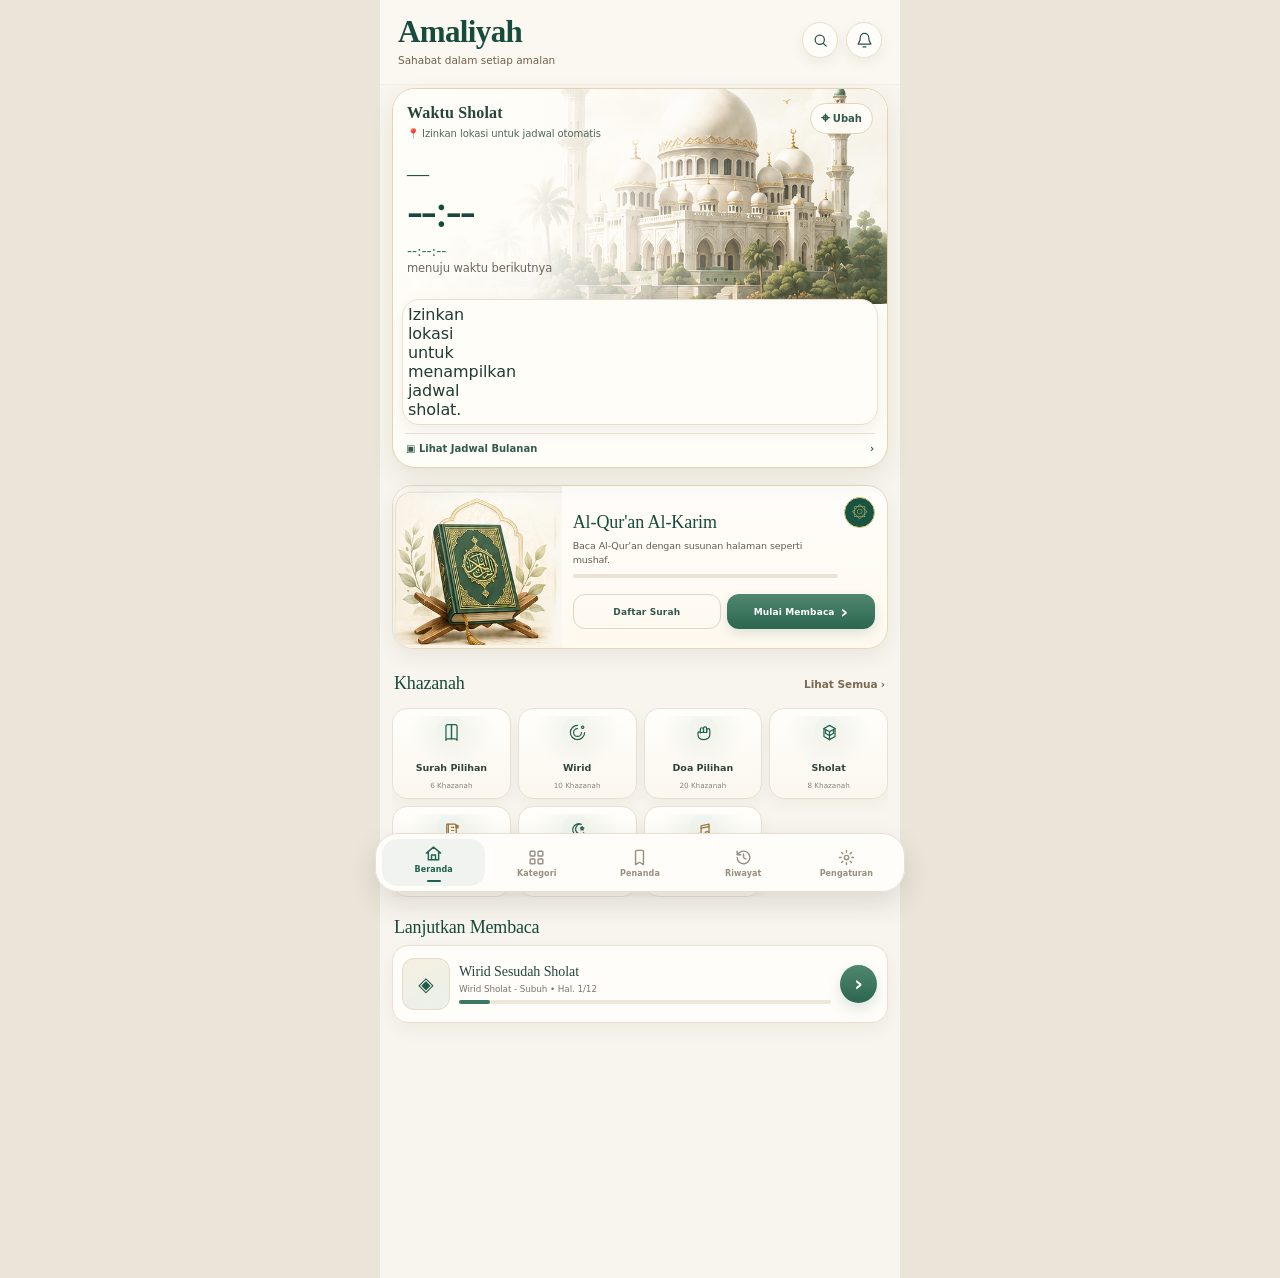
==== index.html @ 26f92742 "Add files via upload" ====
<!doctype html>
<html lang="id">
<head>
  <meta charset="utf-8">
  <meta name="viewport" content="width=device-width,initial-scale=1,viewport-fit=cover">
  <meta name="theme-color" content="#fbf8f1">
  <meta name="robots" content="noindex,nofollow,noarchive,nosnippet,noimageindex">
  <meta name="googlebot" content="noindex,nofollow,noarchive,nosnippet,noimageindex">
  <meta name="bingbot" content="noindex,nofollow,noarchive,nosnippet,noimageindex">
  <link rel="manifest" href="manifest.webmanifest">
  <link rel="icon" href="assets/icons/icon-192.png" sizes="192x192">
  <link rel="apple-touch-icon" href="assets/icons/icon-192.png">
  <link rel="stylesheet" href="style.css">
  <title>Amaliyah</title>
</head>
<body>
<div id="app">
  <header class="hero home-light-hero">
    <div class="top home-topbar">
      <div class="brand home-brand">
        <h1>Amaliyah</h1>
        <p>Sahabat dalam setiap amalan</p>
      </div>
      <div class="home-header-actions home-header-tools" aria-label="Aksi cepat">
        <button class="icon home-header-icon" type="button" onclick="showLibrary('Semua');setTimeout(toggleSearch,80)" aria-label="Cari khazanah" title="Cari khazanah">
          <svg viewBox="0 0 24 24" aria-hidden="true"><circle cx="11" cy="11" r="6.5"/><path d="m16 16 4 4"/></svg>
        </button>
        <button class="icon notif-icon home-header-icon" id="notifBtn" type="button" aria-label="Pengaturan notifikasi" title="Pengaturan notifikasi">
          <svg viewBox="0 0 24 24" aria-hidden="true"><path d="M18 8a6 6 0 0 0-12 0c0 7-3 7-3 9h18c0-2-3-2-3-9M10 21h4"/></svg>
        </button>
      </div>
    </div>
  </header>

  <main>
    <section class="card prayer prayer-premium-light">
      <div class="prayer-visual-stage">
        <img class="prayer-mosque-art" src="assets/home/prayer-mosque.webp" alt="" aria-hidden="true">
        <div class="prayer-visual-fade" aria-hidden="true"></div>
        <div class="prayer-copy-layer">
          <div class="prayer-head prayer-head-light">
            <div class="prayer-heading">
              <b>Waktu Sholat</b>
              <div id="location">📍 Izinkan lokasi untuk jadwal otomatis</div>
              <small id="dateText"></small>
              <small id="hijriDate" class="hijri"></small>
            </div>
            <button id="locBtn" class="location-btn prayer-location-btn" type="button" aria-label="Ubah lokasi"><span aria-hidden="true">⌖</span> Ubah</button>
          </div>
          <div class="current-prayer-display" aria-live="polite">
            <strong id="currentPrayerName">—</strong>
            <span id="currentPrayerTime">--:--</span>
            <small id="prayerCountdownValue">--:--:--</small>
            <em id="prayerCountdownTarget">menuju waktu berikutnya</em>
          </div>
        </div>
      </div>
      <div id="prayerTimes" class="times prayer-times-light"><span>Memuat jadwal…</span></div>
      <div id="nextPrayer" class="next prayer-next-summary">Jadwal menggunakan metode KEMENAG RI</div>
      <button id="monthlyBtn" class="monthly-link prayer-monthly-link" type="button">▣ Lihat Jadwal Bulanan <span>›</span></button>
    </section>

    <section class="quran-home-section" aria-labelledby="quranHomeTitle">
      <div class="section-head quran-section-head">
        <b id="quranHomeTitle">MUSHAF AL-QUR'AN</b>
        <span class="quran-separate-badge">Mushaf Khusus</span>
      </div>
      <article class="quran-home-card quran-home-card-light">
        <div class="quran-home-art" aria-hidden="true"><img src="assets/home/quran-card.webp" alt=""></div>
        <div class="quran-home-ornament" aria-hidden="true">۞</div>
        <div class="quran-home-copy">
          <span class="quran-home-kicker">MUSHAF MADINAH • 604 HALAMAN</span>
          <h2>Al-Qur'an Al-Karim</h2>
          <p id="quranHomeMeta">Baca Al-Qur'an dengan susunan halaman seperti mushaf.</p>
          <div class="quran-home-progress" aria-hidden="true"><i id="quranHomeProgress"></i></div>
        </div>
        <div class="quran-home-actions"><button class="quran-home-button quran-home-directory" id="quranDirectoryButton" type="button">Daftar Surah</button><button class="quran-home-button quran-home-continue" id="quranHomeButton" type="button">Lanjutkan <span>›</span></button></div>
      </article>
    </section>
    <section id="favoritesSection" class="favorites-section hidden">
      <div class="section-head">
        <b>Favorit</b>
        <button class="link" type="button" onclick="showFavoritesManager()"><span class="favorite-manage-label">Kelola</span> <span aria-hidden="true">›</span></button>
      </div>
      <div id="favoriteBooks" class="favorite-strip" aria-label="Khazanah favorit"></div>
    </section>

    <section class="category-section">
      <div class="section-head">
        <b>Khazanah</b>
        <button class="link" type="button" onclick="showCategories()">Lihat Semua <span aria-hidden="true">›</span></button>
      </div>
      <div class="categories home-khazanah-seven">
        <button data-category-card="Surah Pilihan" data-display-title="Surah Pilihan">
          <span class="category-icon" aria-hidden="true"></span>
          <b>Surah Pilihan</b><small>Memuat…</small>
        </button>
        <button data-category-card="Wirid" data-display-title="Wirid">
          <span class="category-icon" aria-hidden="true"></span>
          <b>Wirid</b><small>Memuat…</small>
        </button>
        <button data-category-card="Doa" data-display-title="Doa Pilihan">
          <span class="category-icon" aria-hidden="true"></span>
          <b>Doa Pilihan</b><small>Memuat…</small>
        </button>
        <button data-category-card="Sholat" data-display-title="Sholat">
          <span class="category-icon" aria-hidden="true"></span>
          <b>Sholat</b><small>Memuat…</small>
        </button>
        <button data-category-card="Dalail & Istigfar" data-display-title="Dalail">
          <span class="category-icon" aria-hidden="true"></span>
          <b>Dalail</b><small>Memuat…</small>
        </button>
        <button data-category-card="Maulid" data-display-title="Maulid">
          <span class="category-icon" aria-hidden="true"></span>
          <b>Maulid</b><small>Memuat…</small>
        </button>
        <button data-category-card="Syair" data-display-title="Syair">
          <span class="category-icon" aria-hidden="true"></span>
          <b>Syair</b><small>Memuat…</small>
        </button>
      </div>
    </section>

    <section class="continue-home-section"><div class="section-title">Lanjutkan Membaca</div><article class="reading-card"><div class="home-book-icon" id="continueIcon">و</div><div class="grow"><h3 id="continueTitle">Wirdul Latif</h3><p id="lastPage">Belum dibaca</p><div class="progress"><i id="progressBar"></i></div></div><button class="primary" id="continueBtn">Baca →</button></article></section>




  </main>

</div>

<div id="categoryIndex" class="screen category-index-screen hidden">
  <div class="screenbar category-index-bar">
    <button type="button" onclick="goBackInApp()" aria-label="Kembali">‹</button>
    <b>Semua Kategori</b>
    <span></span>
  </div>
  <div class="category-index-intro">
    <span class="category-index-intro-icon" aria-hidden="true">
      <svg viewBox="0 0 24 24"><rect x="4" y="4" width="6" height="6" rx="1"/><rect x="14" y="4" width="6" height="6" rx="1"/><rect x="4" y="14" width="6" height="6" rx="1"/><rect x="14" y="14" width="6" height="6" rx="1"/></svg>
    </span>
    <div><b>Jelajahi Kategori Khazanah</b><p>Pilih kategori untuk melihat khazanah yang tersedia.</p></div>
  </div>
  <div id="categoryDirectory" class="category-directory" aria-label="Daftar semua kategori"></div>
  <button id="allBooksCollectionBtn" class="all-books-collection" type="button" onclick="showLibrary('Semua')">
    <span class="all-books-collection-icon" aria-hidden="true">
      <svg viewBox="0 0 24 24"><path d="M5 4.5A2.5 2.5 0 0 1 7.5 2H12v18H7.5A2.5 2.5 0 0 0 5 22z"/><path d="M19 4.5A2.5 2.5 0 0 0 16.5 2H12v18h4.5A2.5 2.5 0 0 1 19 22z"/></svg>
    </span>
    <span class="all-books-collection-copy"><b>Koleksi Semua Khazanah</b><small id="allBooksCollectionCount">Lihat seluruh khazanah</small></span>
    <span class="all-books-collection-arrow" aria-hidden="true">›</span>
  </button>
</div>

<div id="library" class="screen hidden">
  <div class="screenbar">
    <button type="button" onclick="goBackInApp()">‹</button>
    <b>Daftar Khazanah</b>
    <button id="searchToggleBtn" class="icon-btn search-toggle" type="button" onclick="toggleSearch()" aria-label="Cari khazanah" title="Cari khazanah">
      <svg viewBox="0 0 24 24" aria-hidden="true"><circle cx="11" cy="11" r="6.5"/><path d="m16 16 4 4"/></svg>
    </button>
  </div>
  <div id="searchBox" class="search-box hidden">
    <svg viewBox="0 0 24 24" aria-hidden="true"><circle cx="11" cy="11" r="6.5"/><path d="m16 16 4 4"/></svg>
    <input id="searchInput" type="search" autocomplete="off" placeholder="Cari judul khazanah atau tulisan Arab…" oninput="filterBooks()">
    <button id="clearSearchBtn" type="button" onclick="clearSearch()" aria-label="Hapus pencarian">×</button>
  </div>
  <div class="chips" id="categoryChips"></div>
  <div id="bookList" class="book-list"></div>
</div>


<div id="favoritesManager" class="screen favorites-manager-screen hidden">
  <div class="screenbar favorites-manager-bar">
    <button type="button" onclick="goBackInApp()" aria-label="Kembali">‹</button>
    <b>Kelola Favorit</b>
    <span></span>
  </div>
  <section class="favorites-manager-intro">
    <div class="favorites-manager-mark" aria-hidden="true">★</div>
    <div>
      <b>Atur Khazanah Favorit</b>
      <p>Urutan di halaman ini juga menjadi urutan Favorit di beranda.</p>
    </div>
  </section>
  <div id="favoritesManagerList" class="favorites-manager-list" aria-live="polite"></div>
  <p class="favorites-manager-help">Tekan dan geser pada komputer. Di HP, gunakan tombol ↑ dan ↓ untuk mengatur urutan dengan pasti.</p>
</div>

<div id="collection" class="screen hidden">
  <div class="screenbar">
    <button type="button" onclick="goBackInApp()">‹</button>
    <b id="collectionTitle">Koleksi</b>
    <span></span>
  </div>
  <div id="collectionMeta" class="collection-meta"></div>
  <div id="collectionList" class="book-list"></div>
</div>

<div id="monthly" class="screen hidden"><div class="screenbar"><button type="button" onclick="goBackInApp()">‹</button><b>Jadwal Sholat Bulanan</b><span></span></div><div class="month-switch"><button type="button" onclick="changeMonth(-1)">‹</button><b id="monthlyTitle"></b><button type="button" onclick="changeMonth(1)">›</button></div><div id="monthlyTable"></div></div>

<div id="bookmarks" class="screen hidden">
  <div class="screenbar"><button onclick="goBackScreen()">‹</button><b>Penanda</b><span></span></div>
  <div class="bookmark-kind-tabs" role="tablist" aria-label="Jenis penanda">
    <button class="active" id="bookmarkPdfTab" type="button" role="tab" aria-selected="true" onclick="showBookmarkKind('pdf')">Khazanah</button>
    <button id="bookmarkQuranTab" type="button" role="tab" aria-selected="false" onclick="showBookmarkKind('quran')">Al-Qur'an</button>
  </div>
  <div id="bookmarkList" class="list-wrap"></div>
</div>
<div id="history" class="screen hidden">
  <div class="screenbar history-screenbar">
    <button onclick="goBackScreen()">‹</button>
    <b>Riwayat Khazanah</b>
    <button id="clearHistoryBtn" class="screen-action-btn" type="button" onclick="clearAllHistory()" aria-label="Hapus semua riwayat" title="Hapus semua riwayat">
      <svg viewBox="0 0 24 24" aria-hidden="true"><path d="M4 7h16M9 7V4h6v3M7 7l1 13h8l1-13M10 11v5M14 11v5"/></svg>
    </button>
  </div>
  <div id="historyList" class="list-wrap"></div>
</div>
<div id="settings" class="screen hidden settings-screen settings-minimal-modern">
  <div class="screenbar settings-topbar">
    <button type="button" onclick="goBackInApp()" aria-label="Kembali">‹</button>
    <div class="settings-title-wrap"><b>Pengaturan</b><small>Atur Amaliyah sesuai kebutuhanmu</small></div>
    <span></span>
  </div>

  <div class="settings-section-label">WAKTU SHOLAT &amp; ADZAN</div>
  <section class="settings-panel notification-card" id="notificationSettings">
    <div class="settings-row-head">
      <span class="settings-row-icon" aria-hidden="true"><svg viewBox="0 0 24 24"><path d="M18 8a6 6 0 0 0-12 0c0 7-3 7-3 9h18c0-2-3-2-3-9M10 21h4"/></svg></span>
      <div class="settings-row-copy">
        <h3>Notifikasi Sholat</h3>
        <p id="notificationStatusText">Memeriksa status notifikasi…</p>
      </div>
      <label class="switch" aria-label="Aktifkan notifikasi sholat">
        <input id="notificationMaster" type="checkbox" onchange="setNotificationMaster(this.checked)">
        <span class="switch-track"></span>
      </label>
    </div>

    <div id="notificationControls" class="notification-controls settings-inner-block">
      <div class="notification-label">Sholat yang diingatkan</div>
      <div class="prayer-toggle-grid">
        <label><input type="checkbox" data-prayer-notif="Subuh"> <span>Subuh</span></label>
        <label><input type="checkbox" data-prayer-notif="Dzuhur"> <span>Dzuhur</span></label>
        <label><input type="checkbox" data-prayer-notif="Ashar"> <span>Ashar</span></label>
        <label><input type="checkbox" data-prayer-notif="Maghrib"> <span>Maghrib</span></label>
        <label><input type="checkbox" data-prayer-notif="Isya"> <span>Isya</span></label>
      </div>
      <label class="notification-reminder settings-select-row">
        <span><b>Waktu pengingat</b><small>Kapan pengingat ditampilkan</small></span>
        <select id="notificationLead" onchange="saveNotificationSettings()">
          <option value="0">Tepat waktu</option>
          <option value="5">5 menit sebelum</option>
          <option value="10">10 menit sebelum</option>
          <option value="15">15 menit sebelum</option>
        </select>
      </label>
    </div>

    <div class="notification-action-row settings-action-row">
      <button id="notificationPermissionBtn" class="primary notification-permission-btn" type="button" onclick="requestNotifications()">Aktifkan Izin</button>
      <button id="notificationTestBtn" class="secondary notification-test-btn" type="button" onclick="testPushNotification()">Tes Notifikasi</button>
    </div>
    <small class="notification-note settings-note" id="notificationPushNote">Pengingat tetap dapat diterima saat aplikasi ditutup.</small>
  </section>

  <section class="settings-panel adhan-settings-card hidden" id="adhanSettings">
    <div class="settings-row-head settings-row-head-static">
      <span class="settings-row-icon" aria-hidden="true"><svg viewBox="0 0 24 24"><path d="M5 9v6h4l5 4V5L9 9H5zM17 9a4 4 0 0 1 0 6M19 6a8 8 0 0 1 0 12"/></svg></span>
      <div class="settings-row-copy"><h3>Suara Waktu Sholat</h3><p id="adhanStatusText">Memeriksa kesiapan suara…</p></div>
    </div>
    <div class="adhan-mode-grid settings-choice-list" role="radiogroup" aria-label="Pilihan suara waktu sholat">
      <label class="adhan-mode-option"><input type="radio" name="adhanMode" value="notification" onchange="setAdhanMode(this.value)"><span><b>Tanpa Suara</b><small>Hanya notifikasi waktu sholat</small></span></label>
      <label class="adhan-mode-option"><input type="radio" name="adhanMode" value="short" onchange="setAdhanMode(this.value)"><span><b>Pengingat Singkat</b><small>Cuplikan adzan sekitar 12 detik</small></span></label>
      <label class="adhan-mode-option"><input type="radio" name="adhanMode" value="full" onchange="setAdhanMode(this.value)"><span><b>Adzan Lengkap</b><small>Berbunyi tepat ketika masuk waktu sholat</small></span></label>
    </div>
    <div class="notification-action-row adhan-action-row settings-action-row">
      <button id="adhanExactAlarmBtn" class="primary" type="button" onclick="requestAdhanExactAlarm()">Izinkan Ketepatan Waktu</button>
      <button id="adhanTestBtn" class="secondary" type="button" onclick="testAdhanSound()">Tes Suara</button>
      <button id="adhanStopBtn" class="secondary" type="button" onclick="stopAdhanSound()">Hentikan</button>
    </div>
    <small class="notification-note settings-note">Subuh memakai audio Subuh. Sholat lainnya memakai adzan biasa.</small>
  </section>

  <div class="settings-section-label">LOKASI &amp; AL-QUR'AN</div>
  <section class="settings-panel settings-simple-panel">
    <div class="settings-row-head settings-row-head-static">
      <span class="settings-row-icon" aria-hidden="true"><svg viewBox="0 0 24 24"><path d="M12 21s7-6 7-12a7 7 0 1 0-14 0c0 6 7 12 7 12z"/><circle cx="12" cy="9" r="2.3"/></svg></span>
      <div class="settings-row-copy"><h3>Lokasi Sholat</h3><p id="settingsLocation">Gunakan lokasi perangkat untuk jadwal sholat.</p></div>
    </div>
    <button class="settings-wide-button primary" type="button" onclick="getPrayerTimes()">Gunakan Lokasi Saya</button>
  </section>

  <section class="settings-panel quran-offline-settings" data-quran-offline-ui>
    <div class="settings-row-head settings-row-head-static quran-offline-settings-head">
      <span class="settings-row-icon" aria-hidden="true"><svg viewBox="0 0 24 24"><path d="M5 4.5A2.5 2.5 0 0 1 7.5 2H12v18H7.5A2.5 2.5 0 0 0 5 22z"/><path d="M19 4.5A2.5 2.5 0 0 0 16.5 2H12v18h4.5A2.5 2.5 0 0 1 19 22z"/></svg></span>
      <div class="settings-row-copy"><h3>Al-Qur'an Tanpa Internet</h3><p data-quran-offline-status>Memeriksa penyimpanan Al-Qur'an…</p></div>
      <strong data-quran-offline-percent>0%</strong>
    </div>
    <div class="settings-offline-progress"><i data-quran-offline-progress></i></div>
    <div class="settings-offline-count"><span data-quran-offline-count>0 / 604 halaman</span><span>Hanya Mushaf</span></div>
    <div class="settings-offline-actions"><button class="primary" data-quran-offline-download type="button">Unduh Al-Qur'an</button><button class="secondary" data-quran-offline-clear type="button" hidden>Hapus Data Tersimpan</button></div>
    <small class="quran-offline-policy settings-note">Khazanah lainnya tetap membutuhkan koneksi internet.</small>
  </section>

  <div class="settings-section-label">DATA APLIKASI</div>
  <section class="settings-panel migration-backup-card">
    <div class="settings-row-head settings-row-head-static">
      <span class="settings-row-icon" aria-hidden="true"><svg viewBox="0 0 24 24"><path d="M12 3 5 6v5c0 4.6 2.8 8.4 7 10 4.2-1.6 7-5.4 7-10V6z"/><path d="m9 12 2 2 4-4"/></svg></span>
      <div class="settings-row-copy"><h3>Cadangkan Data Aplikasi</h3><p>Simpan progres, favorit, penanda, riwayat, lokasi, dan pengaturan.</p></div>
    </div>
    <a class="settings-wide-button primary" href="migration-backup.html">Buka Cadangan Data</a>
    <small class="quran-offline-policy settings-note">Halaman Al-Qur'an yang diunduh dapat diunduh ulang dan tidak ikut cadangan.</small>
  </section>

  <div class="settings-section-label">TENTANG</div>
  <section class="settings-panel about-app-card settings-about-panel">
    <div class="about-app-mark" aria-label="Logo Amaliyah"><span class="about-app-fallback">A</span><img src="assets/icons/icon-192.png" alt="" onerror="this.remove()"></div>
    <div class="about-app-copy"><span class="about-app-kicker">AMALIYAH</span><h3>Khazanah Harian Muslim</h3><p>Teman untuk membaca, mengingat, dan menjaga amaliyah harian.</p><div class="developer-line"><span>Dikembangkan oleh</span><strong>elmahbub.my.id</strong></div></div>
  </section>
</div>



  <nav id="globalBottomNav" class="bottom-nav global-bottom-nav" aria-label="Navigasi utama">
    <button class="active" data-nav-key="home" type="button" onclick="showHome()" aria-label="Beranda">
      <svg class="nav-icon" viewBox="0 0 24 24" aria-hidden="true"><path d="M3 11.5 12 4l9 7.5M5.5 10.5V20h13v-9.5M9.5 20v-6h5v6"/></svg><span>Beranda</span>
    </button>
    <button data-nav-key="categories" type="button" onclick="showCategories()" aria-label="Kategori">
      <svg class="nav-icon" viewBox="0 0 24 24" aria-hidden="true"><rect x="4" y="4" width="6" height="6" rx="1"/><rect x="14" y="4" width="6" height="6" rx="1"/><rect x="4" y="14" width="6" height="6" rx="1"/><rect x="14" y="14" width="6" height="6" rx="1"/></svg><span>Kategori</span>
    </button>
    <button data-nav-key="bookmarks" type="button" onclick="showBookmarks()" aria-label="Penanda">
      <svg class="nav-icon" viewBox="0 0 24 24" aria-hidden="true"><path d="M7 4.5A1.5 1.5 0 0 1 8.5 3h7A1.5 1.5 0 0 1 17 4.5V21l-5-3-5 3z"/></svg><span>Penanda</span>
    </button>
    <button data-nav-key="history" type="button" onclick="showHistory()" aria-label="Riwayat">
      <svg class="nav-icon" viewBox="0 0 24 24" aria-hidden="true"><path d="M4 12a8 8 0 1 0 2.3-5.7L4 8.6M4 4v4.6h4.6M12 7.5V12l3 2"/></svg><span>Riwayat</span>
    </button>
    <button data-nav-key="settings" type="button" onclick="showSettings()" aria-label="Pengaturan">
      <svg class="nav-icon settings-nav-icon" viewBox="0 0 24 24" aria-hidden="true"><circle cx="12" cy="12" r="2.7"/><path d="M12 3.2v2.1M12 18.7v2.1M20.8 12h-2.1M5.3 12H3.2M18.22 5.78l-1.49 1.49M7.27 16.73l-1.49 1.49M18.22 18.22l-1.49-1.49M7.27 7.27 5.78 5.78"/></svg><span>Pengaturan</span>
    </button>
  </nav>

<script src="icon-library.js"></script>
<script src="quran-config.js"></script>
<script src="quran-offline.js"></script>
<script type="module" src="app.js"></script>
<script>
/* V2.38.7 — ikon Bacaan Terakhir/Favorit mengikuti kategori.
   Diletakkan di index agar pembaruan website langsung berlaku di APK. */
(()=>{
  const iconOptions=window.AMALIYAH_CATEGORY_ICON_OPTIONS||[];
  const icons=Object.fromEntries(iconOptions.map(icon=>[icon.key,icon.svg]));
  let items=[];
  let categoryIcons={};

  function categoryKey(value){
    const configured=String(categoryIcons[value]||'').toLocaleLowerCase('id-ID');
    if(Object.prototype.hasOwnProperty.call(icons,configured))return configured;
    const text=String(value||'').toLocaleLowerCase('id-ID');
    if(text.includes('qur'))return 'quran';
    if(text.includes('wirid'))return 'wirid';
    if(text.includes('doa'))return 'doa';
    if(text.includes('maulid'))return 'maulid';
    if(text.includes('dalail'))return 'dalail';
    if(text.includes('syair'))return 'syair';
    if(text.includes('khutbah'))return 'khutbah';
    return 'other';
  }
  function decorate(node,category){
    if(!node)return;
    const key=categoryKey(category);
    if(node.dataset.categoryIcon===key && node.querySelector('svg'))return;
    node.dataset.categoryIcon=key;
    node.setAttribute('aria-label',`Kategori ${category||'Lainnya'}`);
    node.innerHTML=`<svg viewBox="0 0 24 24" aria-hidden="true">${icons[key]||icons.other||''}</svg>`;
  }
  function itemFromFavoriteKey(key){
    const value=String(key||'');
    const id=value.startsWith('item:')
      ? value.slice(5)
      : value.startsWith('part:') ? value.slice(5).split(':')[0] : '';
    return items.find(item=>item.id===id);
  }
  function refreshCategoryIcons(){
    if(!items.length)return;
    const lastId=localStorage.getItem('amaliyah:lastItem');
    const lastItem=items.find(item=>item.id===lastId);
    if(lastItem)decorate(document.querySelector('#continueIcon'),lastItem.category);
    document.querySelectorAll('#favoriteBooks [data-fav-key]').forEach(card=>{
      const item=itemFromFavoriteKey(card.dataset.favKey);
      if(item)decorate(card.querySelector('.favorite-icon'),item.category);
    });
  }

  new MutationObserver(refreshCategoryIcons).observe(document.body,{
    childList:true,subtree:true,characterData:true
  });
  fetch('./books.json',{cache:'no-store'})
    .then(response=>response.json())
    .then(catalog=>{
      items=Array.isArray(catalog.items)?catalog.items:[];
      categoryIcons=catalog.categoryIcons&&typeof catalog.categoryIcons==='object'?catalog.categoryIcons:{};
      refreshCategoryIcons();
    })
    .catch(()=>{});
})();
</script>
</body>
</html>
---- style.css ----
:root{--green:#064c3b;--deep:#04392e;--gold:#c89b43;--cream:#f8f2e7;--ink:#18302a;--muted:#6d756f}*{box-sizing:border-box}body{margin:0;background:#efe9de;color:var(--ink);font-family:Inter,system-ui,Arial,sans-serif}button{font:inherit}#app,.screen{max-width:560px;min-height:100vh;margin:auto;background:var(--cream);padding-bottom:92px}.hero{background:linear-gradient(180deg,#064c3b,#043d31);color:white;padding:calc(18px + env(safe-area-inset-top)) 20px 34px;border-radius:0 0 28px 28px}.top{display:flex;align-items:center;justify-content:space-between;text-align:center}.top h1{font-family:Georgia,serif;color:#e4bd6b;font-size:38px;margin:4px 0}.top p{margin:0}.icon{width:44px;height:44px;border:1px solid #ffffff33;border-radius:50%;background:#ffffff0c;color:white;font-size:23px}.quote{text-align:center;margin-top:24px}.arabic{font-family:serif;font-size:27px;color:#e8c16e;direction:rtl}.quote p{font-size:13px;margin:12px auto 4px;max-width:330px}.quote small{opacity:.8}main{padding:0 14px}.card{background:#fffaf1;border:1px solid #e8dbc4;border-radius:20px;box-shadow:0 7px 22px #4b3b2510}.prayer{margin-top:-17px;padding:16px}.section-head{display:flex;justify-content:space-between;gap:12px;align-items:center}.section-head #location{font-size:12px;margin-top:6px}.section-head small{color:var(--muted)}.soft,.link{border:0;background:#f4ead9;border-radius:12px;padding:9px;color:var(--green)}.link{background:none}.times{display:grid;grid-template-columns:repeat(5,1fr);gap:6px;margin:14px 0}.time{text-align:center;padding:10px 3px;border-radius:13px;background:#fff;border:1px solid #eadfce;font-size:11px}.time b{display:block;font-size:15px;margin-top:5px}.time.active{background:var(--green);color:#fff;border-color:var(--green);box-shadow:0 4px 12px #064c3b33}.time.active b{color:#f2c76f}.next{padding:12px;border-radius:14px;background:#f5ead8;font-size:13px}.section-title{font-weight:800;font-size:13px;margin:22px 2px 9px}.reading-card{display:flex;align-items:center;gap:12px;padding:12px;background:white;border:1px solid #eadfce;border-radius:17px}.cover{width:58px;height:74px;border-radius:7px;background:var(--green);border:2px solid var(--gold);color:#f2d287;display:grid;place-items:center;text-align:center;font-family:serif;font-size:13px}.grow{flex:1;min-width:0}.grow h3{margin:0}.grow p{font-size:12px;color:var(--muted);margin:5px 0}.progress{height:5px;background:#eee3d1;border-radius:8px}.progress i{display:block;height:100%;width:0;background:var(--gold);border-radius:8px}.primary{border:0;border-radius:12px;padding:11px 14px;background:var(--green);color:white}.categories{display:grid;grid-template-columns:repeat(4,1fr);gap:8px}.categories button{border:1px solid #eadfce;background:white;border-radius:15px;padding:14px 4px;color:var(--gold);font-size:22px}.categories b,.categories small{display:block;color:var(--ink);font-size:11px;margin-top:6px}.categories small{color:var(--muted);font-size:9px}.recent{display:flex;align-items:center;gap:12px;background:white;border:1px solid #eadfce;border-radius:14px;padding:12px}.recent div{flex:1}.recent small{display:block;color:var(--muted);margin-top:3px}nav{position:fixed;z-index:10;bottom:0;left:50%;transform:translateX(-50%);width:min(560px,100%);display:grid;grid-template-columns:repeat(5,1fr);padding:9px 8px calc(9px + env(safe-area-inset-bottom));background:#064c3bf5;border-radius:20px 20px 0 0}nav button{border:0;background:none;color:#e8eee9;font-size:22px}nav span{display:block;font-size:9px;margin-top:3px}nav .active{color:#efc96f}.screen{padding:calc(12px + env(safe-area-inset-top)) 14px 30px}.hidden{display:none}.screenbar{display:grid;grid-template-columns:40px 1fr 40px;align-items:center;text-align:center;font-size:18px;margin-bottom:16px}.screenbar button{border:0;background:none;font-size:34px}.chips{display:flex;gap:7px;overflow:auto;margin-bottom:14px}.chips>*{white-space:nowrap;padding:8px 12px;border:1px solid #e5d9c6;border-radius:14px;font-size:12px}.chips b{background:var(--green);color:white}.book-row{display:grid;grid-template-columns:46px 1fr auto 18px;gap:10px;align-items:center;padding:12px;background:white;border:1px solid #e7dccb;border-radius:15px}.book-row small{display:block;direction:rtl;text-align:left}.book-row em{font-size:10px;color:var(--muted);font-style:normal}.book-icon{height:46px;border-radius:10px;background:var(--green);color:#e9c46b;display:grid;place-items:center}.settings-card{background:white;border:1px solid #e5d9c6;border-radius:18px;padding:18px;margin:12px 0}.settings-card h3{margin-top:0}.settings-card p{color:var(--muted);font-size:13px}
.book-list{display:grid;gap:10px}.book-row{width:100%;text-align:left;color:var(--ink);font:inherit;cursor:pointer}.book-copy{min-width:0}.chips .chip{border:1px solid #e5d9c6;background:transparent;color:var(--ink);font-weight:600;cursor:pointer}.chips .chip.active{background:var(--green);border-color:var(--green);color:white}.empty-state{padding:28px 18px;text-align:center;color:var(--muted);background:white;border:1px dashed #dfd2be;border-radius:16px}
.hijri{display:block;margin-top:3px}.monthly-link{width:100%;margin-top:10px;border:0;border-top:1px solid #eadfce;background:transparent;padding:12px 3px 2px;color:var(--green);display:flex;justify-content:space-between;font-weight:700}.month-switch{display:grid;grid-template-columns:44px 1fr 44px;align-items:center;text-align:center;background:white;border:1px solid #e5d9c6;border-radius:16px;padding:8px;margin-bottom:12px}.month-switch button{border:0;background:#f4ead9;color:var(--green);border-radius:11px;font-size:24px}.monthly-grid{display:grid;grid-template-columns:38px repeat(5,1fr);gap:4px;align-items:center;padding:9px 4px;border-bottom:1px solid #eee3d3;font-size:11px;text-align:center;background:#fff}.monthly-grid:first-child{border-radius:14px 14px 0 0}.monthly-head{position:sticky;top:0;background:var(--green);color:white;font-size:10px}.monthly-grid.today{background:#edf5ef;color:var(--green);font-weight:800;outline:1px solid #c8dcca}.monthly-grid span:first-child{font-weight:800}


/* =========================================================
   V2.6 — UI polish + native-like navigation
   ========================================================= */
.top{display:grid;grid-template-columns:44px minmax(0,1fr) 44px;align-items:center;gap:8px;text-align:center}
.top-spacer{width:44px;height:44px}
.brand{min-width:0}
.top h1{font-size:36px;line-height:1.05;margin:4px 0 5px}
.top p{font-size:13px;white-space:nowrap;overflow:hidden;text-overflow:ellipsis}
.icon svg{width:22px;height:22px;fill:none;stroke:currentColor;stroke-width:1.8;stroke-linecap:round;stroke-linejoin:round;display:block;margin:auto}
.notif-icon{display:grid;place-items:center}
.notif-icon svg{width:18px;height:18px;stroke-width:1.65}

.prayer-head{display:grid;grid-template-columns:minmax(0,1fr) auto;gap:10px;align-items:start}
.prayer-heading{min-width:0}
.prayer-heading>b{display:block;font-size:12px;line-height:1.25;letter-spacing:.015em;white-space:nowrap}
.prayer-heading #location{font-size:11.5px;line-height:1.35;margin-top:6px;overflow-wrap:anywhere}
.prayer-heading small{display:block;color:var(--muted);font-size:10.5px;line-height:1.35;margin-top:2px}
.location-btn{border:1px solid #e7d9c3;background:#f5ebda;color:var(--green);border-radius:999px;padding:7px 9px;min-height:34px;font-size:11px;font-weight:800;white-space:nowrap;display:inline-flex;align-items:center;gap:4px}
.location-btn span{font-size:15px;line-height:1}

.chips{scrollbar-width:none;-ms-overflow-style:none;padding-bottom:2px;overscroll-behavior-inline:contain;scroll-snap-type:x proximity}
.chips::-webkit-scrollbar{display:none;width:0;height:0}
.chips .chip{flex:0 0 auto;scroll-snap-align:start}

.bottom-nav{align-items:stretch;padding-top:8px;gap:0}
.bottom-nav button{min-width:0;min-height:55px;padding:3px 1px;border-radius:12px;display:flex;flex-direction:column;align-items:center;justify-content:center;gap:3px;font-size:inherit}
.bottom-nav .nav-icon{width:22px;height:22px;display:block;fill:none;stroke:currentColor;stroke-width:1.8;stroke-linecap:round;stroke-linejoin:round}
.bottom-nav span{display:block;margin:0;font-size:9px;line-height:1.1;font-weight:600}
.bottom-nav .active{color:#efc96f}

@media(max-width:390px){
  .hero{padding-left:16px;padding-right:16px}
  .top h1{font-size:34px}
  .prayer{padding:14px}
  .prayer-heading>b{font-size:11.5px}
  .location-btn{padding:6px 8px;font-size:10.5px}
}


/* =========================================================
   V2.7 — proportional, elegant, calm visual system
   ========================================================= */
:root{
  --green:#0b4f3d;--deep:#073c31;--green-soft:#edf5f0;
  --gold:#c49a4a;--gold-soft:#ead6aa;--cream:#f8f3ea;
  --surface:#fffdf9;--ink:#1c302a;--muted:#78817c;--line:#e8dece;
  --shadow:0 10px 28px rgba(56,46,31,.075);
}
html{background:#ece6dc}
body{background:#ece6dc;color:var(--ink);letter-spacing:-.005em}
#app,.screen{max-width:520px;background:var(--cream)}
.hero{padding:calc(20px + env(safe-area-inset-top)) 20px 38px;border-radius:0 0 30px 30px;background:linear-gradient(160deg,#0c523f 0%,#073d32 100%);box-shadow:0 12px 30px rgba(7,60,49,.14)}
.top{grid-template-columns:42px minmax(0,1fr) 42px}
.top-spacer{width:42px;height:42px}
.top h1{font-family:Georgia,'Times New Roman',serif;font-size:35px;font-weight:700;letter-spacing:.01em;color:#e6c275;margin:2px 0 4px}
.top p{font-size:12px;letter-spacing:.035em;color:rgba(255,255,255,.82)}
.icon{width:42px;height:42px;border-color:rgba(255,255,255,.18);background:rgba(255,255,255,.07);box-shadow:inset 0 1px rgba(255,255,255,.06)}
.icon:active{transform:scale(.97)}
.quote{margin-top:22px;padding:0 7px}
.arabic{font-size:25px;line-height:1.7;color:#e9c977}
.quote p{font-size:12.5px;line-height:1.55;margin:8px auto 3px;color:rgba(255,255,255,.91)}
.quote small{font-size:10px;color:rgba(255,255,255,.65)}
main{padding:0 16px 28px}
.card{background:var(--surface);border-color:var(--line);border-radius:20px;box-shadow:var(--shadow)}
.prayer{margin-top:-18px;padding:17px 16px 15px}
.prayer-head{gap:12px}
.prayer-heading>b{font-size:12px;letter-spacing:.05em;color:#243b33}
.prayer-heading #location{font-size:11.5px;color:#43574f;margin-top:7px}
.prayer-heading small{font-size:10.5px;color:#87908b}
.location-btn{min-height:32px;padding:6px 10px;border-color:#e4d6bf;background:#f7efe3;font-size:10.5px;box-shadow:0 2px 8px rgba(79,64,40,.035)}
.times{gap:7px;margin:15px 0 13px}
.time{padding:10px 2px 9px;border-radius:12px;background:#fffdf9;border-color:#ece2d3;color:#51625c;font-size:10.5px}
.time b{font-size:14px;color:#293e37;margin-top:4px}
.time.active{background:linear-gradient(160deg,#0c523f,#0a4638);box-shadow:0 7px 16px rgba(11,79,61,.22)}
.time.active b{color:#f0cf83}
.next{border-radius:12px;background:#f7efe2;color:#465851;font-size:12px;line-height:1.45;padding:11px 12px}
.monthly-link{font-size:11.5px;padding-top:11px;color:#285e4f}
.section-title,.section-head>b{font-size:11.5px;letter-spacing:.07em;color:#42564e;font-weight:800}
.section-title{margin:23px 2px 10px}
.section-head{margin-top:22px;margin-bottom:9px}
.section-head .link{font-size:11px;font-weight:700;color:#2f6757;padding:5px 0}
.reading-card{padding:13px;border-color:var(--line);border-radius:18px;background:var(--surface);box-shadow:0 5px 18px rgba(63,50,32,.045)}
.cover{width:56px;height:70px;border-radius:9px;border-width:1.5px;background:linear-gradient(160deg,#0d533f,#083c31);font-size:12.5px;box-shadow:0 5px 12px rgba(11,79,61,.18)}
.grow h3{font-size:15px;font-weight:750}.grow p{font-size:11px;margin:4px 0 7px}
.progress{height:4px;background:#eee6da}.progress i{background:linear-gradient(90deg,#c49a4a,#ddb96d)}
.primary{border-radius:11px;padding:10px 13px;font-size:11px;font-weight:750;background:linear-gradient(160deg,#0d533f,#083f33);box-shadow:0 5px 12px rgba(11,79,61,.14)}
.category-section{margin-top:1px}
.categories{gap:9px}
.categories button{min-height:94px;padding:13px 5px 11px;border-color:var(--line);border-radius:16px;background:var(--surface);display:flex;flex-direction:column;align-items:center;justify-content:center;gap:5px;box-shadow:0 4px 14px rgba(63,50,32,.035)}
.category-icon{width:30px;height:30px;border-radius:10px;background:#f5eee3;color:#b68d43;display:grid;place-items:center}
.category-icon svg{width:18px;height:18px;fill:none;stroke:currentColor;stroke-width:1.55;stroke-linecap:round;stroke-linejoin:round}
.categories b{font-size:10.5px;margin:1px 0 0;color:#30443d;font-weight:750;white-space:nowrap}
.categories small{font-size:8.5px;margin:0;color:#8b918e}
.recent{min-height:62px;padding:11px 13px;border-color:var(--line);border-radius:16px;background:var(--surface);box-shadow:0 4px 14px rgba(63,50,32,.035)}
.recent-icon{width:38px;height:38px;border-radius:11px;background:#edf4f0;color:#23604f;display:grid;place-items:center;flex:0 0 auto}
.recent-icon svg{width:20px;height:20px;fill:none;stroke:currentColor;stroke-width:1.5;stroke-linecap:round;stroke-linejoin:round}
.recent b{font-size:13px}.recent small{font-size:10.5px}.chevron{color:#a99d8c;font-size:22px}
.bottom-nav{width:min(520px,100%);padding:8px 8px calc(8px + env(safe-area-inset-bottom));border-radius:22px 22px 0 0;background:rgba(7,63,51,.98);box-shadow:0 -8px 28px rgba(7,60,49,.15);backdrop-filter:blur(12px)}
.bottom-nav button{min-height:57px;border-radius:14px;color:rgba(241,247,243,.73);transition:.18s ease}
.bottom-nav .nav-icon{width:21px;height:21px;stroke-width:1.65}
.bottom-nav span{font-size:8.7px;font-weight:650;letter-spacing:.01em}
.bottom-nav .active{color:#f0ca75;background:rgba(255,255,255,.055)}
.screen{padding:calc(16px + env(safe-area-inset-top)) 16px 36px}
.screenbar{grid-template-columns:38px 1fr 38px;margin-bottom:18px;font-size:16px;color:#2b423a}
.screenbar button{width:38px;height:38px;border-radius:12px;background:#f1e9dc;color:#285748;font-size:29px;line-height:1}
.chips{gap:8px;margin-bottom:16px;padding:1px 1px 3px}
.chips>*{padding:8px 13px;border-color:#e4d9c8;border-radius:999px;font-size:11px;background:#fffdf9}
.chips .chip{font-weight:650}.chips .chip.active{background:#0b4f3d;box-shadow:0 4px 10px rgba(11,79,61,.16)}
.book-list{gap:9px}.book-row{grid-template-columns:46px minmax(0,1fr) auto 16px;padding:11px 12px;border-color:var(--line);border-radius:16px;background:var(--surface);box-shadow:0 4px 14px rgba(63,50,32,.035)}
.book-icon{height:46px;border-radius:11px;background:linear-gradient(160deg,#0d533f,#083d31);color:#e6bd6b;box-shadow:0 4px 10px rgba(11,79,61,.12)}
.book-copy b,.book-row>div>b{font-size:13px}.book-row small{font-size:10px;color:#7f8883}.book-row em{font-size:9.5px}
.settings-card{border-color:var(--line);border-radius:18px;background:var(--surface);box-shadow:0 5px 18px rgba(63,50,32,.04);padding:17px}
.settings-card h3{font-size:14px;margin-bottom:7px}.settings-card p{font-size:11.5px;line-height:1.55}
.month-switch{border-color:var(--line);border-radius:16px;background:var(--surface)}
.monthly-grid{background:var(--surface);border-bottom-color:#eee5d8}
@media(max-width:390px){
  #app,.screen{max-width:100%}.hero{padding-left:17px;padding-right:17px}.top h1{font-size:33px}.arabic{font-size:23px}
  main{padding-left:13px;padding-right:13px}.prayer{padding:15px 13px}.times{gap:5px}.time{font-size:10px}.time b{font-size:13px}
  .categories{gap:6px}.categories button{min-height:88px}.category-icon{width:28px;height:28px}.categories b{font-size:9.8px}
}

/* ===== V2.8 functional UI ===== */
.icon-btn{border:0;background:transparent;font:inherit;color:inherit;padding:.35rem;cursor:pointer}
.search-box{padding:0 16px 10px}
.search-box input{width:100%;border:1px solid rgba(11,77,59,.14);background:#fff;border-radius:14px;padding:12px 14px;font:inherit;outline:none}
.list-wrap{padding:16px}
.empty-state{background:#fff;border-radius:18px;padding:28px 20px;text-align:center;box-shadow:0 8px 24px rgba(34,47,43,.06)}
.empty-state p{margin:.5rem 0 0;color:#6d756f;font-size:.92rem}
.action-row{width:100%;border:0;text-align:left;background:#fff;margin-bottom:10px}
.prayer-name{display:block;font-size:.72rem;color:#6e756e;margin-bottom:2px}


/* =========================================================
   V2.9 — Enhanced header background with mosque silhouette
   ========================================================= */
.hero{
  position:relative;
  overflow:hidden;
  background:
    radial-gradient(circle at 18% 12%, rgba(255,255,255,.14), transparent 28%),
    radial-gradient(circle at 83% 16%, rgba(228,189,107,.16), transparent 24%),
    linear-gradient(165deg, #0d5a46 0%, #0a4b3b 42%, #07392f 100%);
  box-shadow:0 16px 40px rgba(7,60,49,.18);
}
.hero > *{
  position:relative;
  z-index:2;
}
.hero::before{
  content:"";
  position:absolute;
  inset:0;
  background:
    linear-gradient(to bottom, rgba(255,255,255,.08), rgba(255,255,255,0) 34%),
    url("data:image/svg+xml,%3Csvg xmlns='http://www.w3.org/2000/svg' width='320' height='220' viewBox='0 0 320 220'%3E%3Cg fill='none' stroke='rgba(255,255,255,0.08)' stroke-width='1'%3E%3Cpath d='M40 34l12 12-12 12-12-12zM110 34l12 12-12 12-12-12zM180 34l12 12-12 12-12-12zM250 34l12 12-12 12-12-12z'/%3E%3Cpath d='M75 74l12 12-12 12-12-12zM145 74l12 12-12 12-12-12zM215 74l12 12-12 12-12-12zM285 74l12 12-12 12-12-12z'/%3E%3C/g%3E%3C/svg%3E");
  background-repeat:no-repeat, repeat;
  background-size:auto, 320px 220px;
  opacity:.9;
  pointer-events:none;
}
.hero::after{
  content:"";
  position:absolute;
  left:-2%;
  right:-2%;
  bottom:-2px;
  height:128px;
  background:
    linear-gradient(to top, rgba(7,57,47,.62), rgba(7,57,47,0) 62%),
    url("data:image/svg+xml,%3Csvg xmlns='http://www.w3.org/2000/svg' viewBox='0 0 1200 220' preserveAspectRatio='none'%3E%3Cg fill='rgba(240,202,117,0.16)'%3E%3Cpath d='M0 220V196h36v-50l26-26 26 26v50h26V126c0-16 11-29 27-33V72c0-23 18-41 41-41s41 18 41 41v21c16 4 27 17 27 33v70h28v-34l18-18 18 18v34h28v-54l24-24 24 24v54h42v-80h34l28-28 28 28h34v80h32v-42l21-21 21 21v42h28v-64c0-17 12-31 29-35V63c0-25 19-45 44-45s44 20 44 45v24c17 4 29 18 29 35v64h30v-36l19-19 19 19v36h30v-48l23-23 23 23v48h44v-62h31l23-23 23 23h31v62h34V220z'/%3E%3Cpath d='M141 93h41v-19c0-12-9-22-20.5-22S141 62 141 74zM722 89h44V64c0-13-9.8-23-22-23s-22 10-22 23z' fill='rgba(240,202,117,0.2)'/%3E%3C/g%3E%3C/svg%3E");
  background-repeat:no-repeat;
  background-size:100% 100%;
  pointer-events:none;
}
.hero .top{
  margin-bottom:2px;
}
.hero .brand{
  padding-top:2px;
}
.hero .quote{
  margin-top:18px;
  padding:14px 14px 12px;
  border-radius:20px;
  background:linear-gradient(180deg, rgba(255,255,255,.08), rgba(255,255,255,.04));
  border:1px solid rgba(255,255,255,.10);
  backdrop-filter: blur(4px);
  -webkit-backdrop-filter: blur(4px);
  box-shadow:inset 0 1px 0 rgba(255,255,255,.06);
}
.hero .arabic{
  text-shadow:0 2px 8px rgba(0,0,0,.14);
}
.hero .quote p,
.hero .quote small{
  text-shadow:0 1px 3px rgba(0,0,0,.12);
}
@media (max-width:390px){
  .hero::after{height:112px}
  .hero .quote{padding:13px 12px 11px}
}


/* =========================================================
   V2.11 — Fix header overlapping prayer card
   ========================================================= */
.hero{
  z-index:1;
}
main{
  position:relative;
  z-index:3;
}
.prayer{
  position:relative;
  z-index:6;
  margin-top:-10px;
}
@media(max-width:390px){
  .prayer{margin-top:-8px}
}


/* =========================================================
   V2.12 Fixed — monthly prayer table header visibility
   ========================================================= */
#monthlyTable .monthly-head{
  background:#0b4f3d !important;
  color:#ffffff !important;
}
#monthlyTable .monthly-head b{
  color:#ffffff !important;
  opacity:1 !important;
  visibility:visible !important;
}


/* =========================================================
   V2.12.1 — Search + Bacaan Favorit
   ========================================================= */
.search-toggle{
  display:grid;
  place-items:center;
  border-radius:12px;
  background:#f1e9dc !important;
  color:#285748 !important;
}
.search-toggle svg{
  width:19px;height:19px;fill:none;stroke:currentColor;stroke-width:1.8;
  stroke-linecap:round;stroke-linejoin:round;
}
.search-toggle.active{background:#e4efe9 !important;color:#0b4f3d !important}
.search-box{
  display:grid;
  grid-template-columns:20px minmax(0,1fr) 30px;
  align-items:center;
  gap:8px;
  padding:10px 12px;
  margin:-6px 0 13px;
  border:1px solid #e3d8c8;
  border-radius:15px;
  background:#fffdf9;
  box-shadow:0 5px 16px rgba(63,50,32,.04);
}
.search-box.hidden{display:none}
.search-box>svg{
  width:18px;height:18px;fill:none;stroke:#829089;stroke-width:1.8;
  stroke-linecap:round;stroke-linejoin:round
}
.search-box input{
  width:100%;border:0;background:transparent;padding:5px 0;
  font-size:12px;color:#243b33;outline:none
}
.search-box input::placeholder{color:#9aa19d}
.search-box button{
  width:28px;height:28px;border:0;border-radius:50%;background:#f3ece1;
  color:#6f7a75;font-size:20px;line-height:1;opacity:0;pointer-events:none
}
.search-box button.visible{opacity:1;pointer-events:auto}

.library-book-row{
  display:grid;
  grid-template-columns:minmax(0,1fr) 42px;
  gap:5px;
  padding:0;
  overflow:hidden;
}
.library-book-row .book-main{
  min-width:0;
  display:grid;
  grid-template-columns:46px minmax(0,1fr) auto 16px;
  gap:10px;
  align-items:center;
  border:0;
  background:transparent;
  text-align:left;
  padding:11px 4px 11px 12px;
  color:inherit;
}
.favorite-btn{
  align-self:stretch;
  border:0;
  border-left:1px solid #eee4d6;
  background:transparent;
  color:#b5aa98;
  display:grid;
  place-items:center;
  padding:0;
}
.favorite-btn svg{
  width:20px;height:20px;fill:none;stroke:currentColor;stroke-width:1.65;
  stroke-linejoin:round
}
.favorite-btn.active{color:#c49a4a;background:#fbf5e9}
.favorite-btn.active svg{fill:currentColor}

.favorites-section{margin-top:1px}
.favorites-section.hidden{display:none}
.favorite-strip{
  display:flex;
  gap:9px;
  overflow-x:auto;
  scrollbar-width:none;
  -ms-overflow-style:none;
  padding:1px 1px 5px;
  scroll-snap-type:x proximity;
}
.favorite-strip::-webkit-scrollbar{display:none}
.favorite-card{
  position:relative;
  flex:0 0 min(205px,72vw);
  min-height:76px;
  display:grid;
  grid-template-columns:48px minmax(0,1fr) 18px;
  gap:10px;
  align-items:center;
  text-align:left;
  border:1px solid var(--line);
  border-radius:16px;
  padding:10px 10px;
  background:var(--surface);
  color:var(--ink);
  box-shadow:0 4px 14px rgba(63,50,32,.035);
  scroll-snap-align:start;
}
.favorite-cover{
  width:48px;height:56px;border-radius:9px;
  display:grid;place-items:center;
  text-align:center;
  background:linear-gradient(160deg,#0d533f,#083d31);
  color:#e8c373;
  border:1px solid rgba(232,195,115,.45);
  font-family:Georgia,serif;
  font-size:10px;line-height:1.35;
}
.favorite-copy{min-width:0;display:flex;flex-direction:column;gap:4px}
.favorite-copy b{
  overflow:hidden;text-overflow:ellipsis;white-space:nowrap;
  font-size:12.5px;color:#30443d
}
.favorite-copy small{font-size:9.5px;color:#8b918e}
.favorite-star{font-size:15px;color:#c49a4a;align-self:start;margin-top:3px}

@media(max-width:390px){
  .favorite-card{flex-basis:min(190px,76vw)}
  .library-book-row .book-main{grid-template-columns:42px minmax(0,1fr) auto 14px;gap:8px}
}


/* =========================================================
   V2.13 — Categories + 2-column favorites
   ========================================================= */
.categories{
  grid-template-columns:repeat(3,minmax(0,1fr)) !important;
}
.categories button{
  min-width:0;
}
.categories b{
  white-space:normal;
  text-align:center;
  line-height:1.2;
}

.favorite-strip{
  display:grid !important;
  grid-template-columns:repeat(2,minmax(0,1fr));
  gap:10px;
  overflow:visible !important;
  padding:1px 0 5px;
}
.favorite-card{
  min-width:0;
  width:100%;
  min-height:94px;
  grid-template-columns:44px minmax(0,1fr);
  grid-template-rows:auto auto;
  gap:7px 9px;
  padding:10px;
}
.favorite-cover{
  grid-row:1 / 3;
  width:44px;
  height:58px;
}
.favorite-copy{
  min-width:0;
  align-self:center;
}
.favorite-copy b{
  white-space:normal;
  display:-webkit-box;
  -webkit-line-clamp:2;
  -webkit-box-orient:vertical;
  overflow:hidden;
  line-height:1.2;
}
.favorite-star{
  position:absolute;
  right:9px;
  top:7px;
  font-size:13px;
}
@media(max-width:360px){
  .favorite-strip{gap:8px}
  .favorite-card{grid-template-columns:39px minmax(0,1fr);padding:9px 8px}
  .favorite-cover{width:39px;height:54px}
  .favorite-copy b{font-size:11.5px}
}


/* =========================================================
   V2.14 — Search clear button cleanup
   ========================================================= */
.search-box input[type="search"]::-webkit-search-cancel-button,
.search-box input[type="search"]::-webkit-search-decoration{
  -webkit-appearance:none;
  appearance:none;
  display:none;
}
.search-box input[type="search"]::-ms-clear,
.search-box input[type="search"]::-ms-reveal{
  display:none;
  width:0;
  height:0;
}


/* =========================================================
   V2.15 — Favorite cards proportion refinement
   ========================================================= */
.favorite-strip{
  grid-template-columns:repeat(2,minmax(0,1fr));
  gap:10px;
}
.favorite-card{
  min-height:82px;
  grid-template-columns:40px minmax(0,1fr);
  grid-template-rows:1fr;
  align-items:center;
  gap:9px;
  padding:9px 10px;
}
.favorite-cover{
  grid-row:auto;
  width:40px;
  height:52px;
  border-radius:8px;
  font-size:9.5px;
  line-height:1.3;
}
.favorite-copy{
  align-self:center;
  justify-content:center;
  gap:3px;
  padding-right:14px;
}
.favorite-copy b{
  font-size:12px;
  line-height:1.2;
  -webkit-line-clamp:2;
}
.favorite-copy small{
  font-size:9px;
  line-height:1.2;
}
.favorite-star{
  right:8px;
  top:8px;
  font-size:12px;
  line-height:1;
}
@media(max-width:360px){
  .favorite-card{
    grid-template-columns:36px minmax(0,1fr);
    min-height:78px;
    padding:8px 8px;
    gap:8px;
  }
  .favorite-cover{
    width:36px;
    height:48px;
    font-size:9px;
  }
  .favorite-copy b{font-size:11.2px}
  .favorite-copy small{font-size:8.5px}
}


/* =========================================================
   V2.18 — Collection / Group screen
   ========================================================= */
.collection-meta{
  display:flex;
  justify-content:space-between;
  align-items:center;
  margin:-3px 0 14px;
  padding:11px 13px;
  border:1px solid var(--line);
  border-radius:14px;
  background:var(--surface);
  color:#56675f;
}
.collection-meta b{font-size:11px;color:#2d5548}
.collection-meta span{font-size:10px}
.collection-part{
  width:100%;
  min-height:64px;
  display:grid;
  grid-template-columns:38px minmax(0,1fr) 18px;
  gap:10px;
  align-items:center;
  border:1px solid var(--line);
  border-radius:16px;
  background:var(--surface);
  padding:10px 12px;
  color:var(--ink);
  text-align:left;
  box-shadow:0 4px 14px rgba(63,50,32,.035);
}
.collection-part+.collection-part{margin-top:8px}
.part-number{
  width:36px;height:36px;
  border-radius:11px;
  display:grid;place-items:center;
  background:#edf4f0;color:#21604f;
  font-size:10px;font-weight:800;
}
.part-copy{min-width:0}
.part-copy b{display:block;font-size:12.5px;line-height:1.25}
.part-copy small{display:block;margin-top:4px;font-size:9.5px;color:#87908b}


/* =========================================================
   V2.22 — Header lebih proporsional
   ========================================================= */
.hero .quote{
  margin-top:20px;
  padding:11px 13px 10px;
  border-radius:18px;
}
.hero .arabic{
  font-size:22px !important;
  line-height:1.45;
}
.hero .quote p{
  max-width:360px;
  margin:7px auto 2px;
  font-size:11.5px !important;
  line-height:1.45 !important;
}
.hero .quote small{
  font-size:8.5px !important;
}
@media(max-width:390px){
  .hero .arabic{font-size:20px !important}
  .hero .quote p{font-size:10.8px !important}
}

/* =========================================================
   V2.22 — Continue Reading + Favorit tanpa cover mini
   ========================================================= */
.home-book-icon,
.favorite-icon{
  display:grid;
  place-items:center;
  background:linear-gradient(145deg,#0c6550,#074638);
  color:#e7c66f;
  border:1px solid rgba(214,170,80,.38);
  font-family:Georgia,serif;
  font-weight:700;
  text-align:center;
}
.home-book-icon{
  width:48px;
  height:48px;
  flex:0 0 48px;
  border-radius:13px;
  font-size:17px;
}
.reading-card{
  min-height:82px;
}
.favorite-card{
  min-height:74px !important;
  grid-template-columns:42px minmax(0,1fr) !important;
  padding:9px 10px !important;
}
.favorite-icon{
  width:42px;
  height:42px;
  border-radius:11px;
  font-size:15px;
}
.favorite-copy b{
  font-size:12.5px;
}
.favorite-star{
  top:8px !important;
  right:9px !important;
}

/* =========================================================
   V2.22 — Riwayat bisa dihapus
   ========================================================= */
.history-screenbar .screen-action-btn,
.screen-action-btn{
  width:40px;
  height:40px;
  border:0;
  border-radius:12px;
  display:grid;
  place-items:center;
  background:#f1e9dc;
  color:#8b5a52;
}
.screen-action-btn svg{
  width:18px;
  height:18px;
  fill:none;
  stroke:currentColor;
  stroke-width:1.7;
  stroke-linecap:round;
  stroke-linejoin:round;
}
.history-row{
  display:grid;
  grid-template-columns:minmax(0,1fr) 48px;
  overflow:hidden;
  margin-bottom:9px;
  border:1px solid var(--line);
  border-radius:17px;
  background:var(--surface);
  box-shadow:0 4px 14px rgba(63,50,32,.035);
}
.history-main{
  min-width:0;
  display:grid;
  grid-template-columns:46px minmax(0,1fr) 16px;
  align-items:center;
  gap:11px;
  border:0;
  background:transparent;
  color:inherit;
  text-align:left;
  padding:11px 8px 11px 12px;
}
.history-copy{min-width:0}
.history-copy b{
  display:block;
  font-size:13px;
  line-height:1.25;
}
.history-copy small{
  display:block;
  margin-top:3px;
  color:var(--muted);
  font-size:10.5px;
  direction:initial;
  text-align:left;
}
.history-delete{
  border:0;
  border-left:1px solid #eee4d6;
  background:#fffaf5;
  color:#a27068;
  display:grid;
  place-items:center;
}
.history-delete svg{
  width:18px;
  height:18px;
  fill:none;
  stroke:currentColor;
  stroke-width:1.65;
  stroke-linecap:round;
  stroke-linejoin:round;
}

/* =========================================================
   V2.22 — Notification settings
   ========================================================= */
.notification-card{
  overflow:hidden;
}
.notification-head{
  display:flex;
  justify-content:space-between;
  align-items:flex-start;
  gap:14px;
}
.notification-head h3{margin-bottom:4px}
.notification-head p{margin:0 !important}
.switch{
  flex:0 0 auto;
  position:relative;
  width:48px;
  height:28px;
}
.switch input{
  position:absolute;
  opacity:0;
  pointer-events:none;
}
.switch-track{
  position:absolute;
  inset:0;
  border-radius:999px;
  background:#d8d6cf;
  transition:.18s;
}
.switch-track::after{
  content:"";
  position:absolute;
  width:22px;
  height:22px;
  left:3px;
  top:3px;
  border-radius:50%;
  background:white;
  box-shadow:0 2px 6px rgba(0,0,0,.16);
  transition:.18s;
}
.switch input:checked + .switch-track{
  background:#0b5b49;
}
.switch input:checked + .switch-track::after{
  transform:translateX(20px);
}
.notification-controls{
  margin-top:15px;
  padding-top:13px;
  border-top:1px solid var(--line);
  transition:.18s;
}
.notification-controls.disabled{
  opacity:.45;
  pointer-events:none;
}
.notification-label{
  font-size:10px;
  font-weight:800;
  margin-bottom:8px;
  color:#52665e;
}
.prayer-toggle-grid{
  display:grid;
  grid-template-columns:repeat(5,minmax(0,1fr));
  gap:6px;
}
.prayer-toggle-grid label{
  display:flex;
  flex-direction:column;
  align-items:center;
  gap:5px;
  padding:9px 3px;
  border:1px solid var(--line);
  border-radius:11px;
  background:#fffdf9;
  font-size:9.5px;
}
.prayer-toggle-grid input{
  width:16px;
  height:16px;
  accent-color:#0b5b49;
}
.notification-reminder{
  display:flex;
  align-items:center;
  justify-content:space-between;
  gap:12px;
  margin-top:12px;
  font-size:11px;
  font-weight:700;
}
.notification-reminder select{
  max-width:190px;
  border:1px solid var(--line);
  background:white;
  color:var(--ink);
  border-radius:10px;
  padding:8px 9px;
}
.notification-permission-btn{
  width:100%;
  margin-top:13px;
}
.notification-permission-btn:disabled{
  opacity:.62;
}
.notification-note{
  display:block;
  margin-top:9px;
  color:var(--muted);
  font-size:9.5px;
  line-height:1.45;
}
.notif-icon.notification-active{
  color:#efc96f;
  border-color:rgba(239,201,111,.42);
  background:rgba(239,201,111,.10);
}

@media(max-width:390px){
  .prayer-toggle-grid{gap:4px}
  .prayer-toggle-grid label{font-size:8.8px;padding:8px 2px}
  .notification-reminder{align-items:flex-start;flex-direction:column}
  .notification-reminder select{max-width:none;width:100%}
}


/* =========================================================
   V2.25.1 — Cegah pull-to-refresh mengembalikan ke Beranda
   Tetap mengizinkan scroll normal di dalam aplikasi.
   ========================================================= */
html,
body{
  overscroll-behavior-y:contain;
}

#app,
.screen{
  overscroll-behavior-y:contain;
}

/* Untuk browser yang mendukung overscroll-behavior penuh. */
@supports (overscroll-behavior:none){
  html,
  body{
    overscroll-behavior-y:none;
  }
}


/* =========================================================
   V2.27 — Tentang Aplikasi / Developer
   ========================================================= */
.about-app-card{
  display:grid;
  grid-template-columns:48px minmax(0,1fr);
  gap:13px;
  align-items:center;
  overflow:hidden;
  position:relative;
}

.about-app-mark{
  width:46px;
  height:46px;
  display:grid;
  place-items:center;
  border-radius:15px;
  background:#0b5b49;
  color:#e8c775;
  font-family:Georgia,serif;
  font-size:25px;
  font-weight:700;
  box-shadow:0 8px 20px rgba(5,68,55,.12);
}

.about-app-copy{
  min-width:0;
}

.about-app-kicker{
  display:block;
  margin-bottom:3px;
  color:#9a7b38;
  font-size:8.5px;
  font-weight:800;
  letter-spacing:.12em;
}

.about-app-copy h3{
  margin:0 0 3px;
}

.about-app-copy p{
  margin:0 0 9px;
  font-size:11px;
  line-height:1.45;
  color:#78827d;
}

.developer-line{
  display:flex;
  align-items:baseline;
  flex-wrap:wrap;
  gap:4px 7px;
  padding-top:8px;
  border-top:1px solid rgba(32,67,56,.09);
  font-size:9.5px;
}

.developer-line span{
  color:#8a948f;
}

.developer-line strong{
  color:#075b49;
  font-size:10.5px;
  font-weight:800;
  letter-spacing:.01em;
}


/* =========================================================
   V2.28 — Web Push Client
   ========================================================= */
.notification-action-row{
  display:grid;
  grid-template-columns:minmax(0,1fr) minmax(0,.78fr);
  gap:9px;
  margin-top:12px;
}
.notification-action-row .notification-permission-btn{
  margin-top:0;
}
.notification-test-btn{
  min-height:42px;
  border:1px solid rgba(7,91,73,.18);
  border-radius:12px;
  background:#edf5f1;
  color:#075b49;
  font-size:10.5px;
  font-weight:800;
}
.notification-test-btn:disabled{
  opacity:.48;
  cursor:not-allowed;
}
.notification-push-live{
  color:#08745b !important;
  font-weight:700;
}
.notification-push-error{
  color:#a64b42 !important;
}
@media(max-width:390px){
  .notification-action-row{
    grid-template-columns:1fr;
  }
}


/* =========================================================
   V2.31 — Bookmark page, elegant premium layout
   ========================================================= */
#bookmarks{
  background:
    radial-gradient(circle at 50% -40px,rgba(200,155,67,.10),transparent 220px),
    var(--cream);
}

#bookmarkList.list-wrap{
  padding:2px 2px 18px;
}

.bookmark-overview{
  position:relative;
  overflow:hidden;
  display:grid;
  grid-template-columns:58px minmax(0,1fr);
  gap:14px;
  align-items:center;
  margin:2px 0 16px;
  padding:17px 17px;
  border:1px solid rgba(184,145,72,.20);
  border-radius:22px;
  background:
    linear-gradient(145deg,rgba(255,253,247,.98),rgba(247,239,224,.96));
  box-shadow:
    0 10px 28px rgba(59,51,38,.055),
    inset 0 1px 0 rgba(255,255,255,.7);
}

.bookmark-overview::after{
  content:"";
  position:absolute;
  width:120px;
  height:120px;
  right:-42px;
  top:-52px;
  border-radius:50%;
  border:1px solid rgba(200,155,67,.15);
  box-shadow:0 0 0 18px rgba(200,155,67,.035);
}

.bookmark-overview-icon{
  width:58px;
  height:58px;
  display:grid;
  place-items:center;
  border-radius:18px;
  background:linear-gradient(145deg,#0b634e,#064333);
  color:#e6c06c;
  border:1px solid rgba(218,176,87,.36);
  box-shadow:0 8px 18px rgba(5,73,56,.16);
}

.bookmark-overview-icon svg{
  width:27px;
  height:27px;
  fill:rgba(230,192,108,.16);
  stroke:currentColor;
  stroke-width:1.7;
  stroke-linejoin:round;
}

.bookmark-overview-copy{
  min-width:0;
  position:relative;
  z-index:1;
}

.bookmark-overview-copy>span{
  display:block;
  margin-bottom:4px;
  color:#a17a38;
  font-size:8.5px;
  font-weight:800;
  letter-spacing:.11em;
}

.bookmark-overview-copy>b{
  display:block;
  color:#27443a;
  font-size:17px;
  line-height:1.2;
}

.bookmark-overview-copy>small{
  display:block;
  max-width:330px;
  margin-top:5px;
  color:#758079;
  font-size:10.5px;
  line-height:1.45;
}

.bookmark-stack{
  display:grid;
  gap:10px;
}

.bookmark-card{
  width:100%;
  min-height:78px;
  display:grid;
  grid-template-columns:48px minmax(0,1fr) 50px 28px;
  gap:11px;
  align-items:center;
  padding:11px 10px 11px 12px;
  border:1px solid rgba(221,208,187,.92);
  border-radius:19px;
  background:rgba(255,253,249,.98);
  color:var(--ink);
  text-align:left;
  box-shadow:0 5px 16px rgba(58,49,35,.045);
  cursor:pointer;
  transition:
    transform .15s ease,
    box-shadow .15s ease,
    border-color .15s ease;
}

.bookmark-card:active{
  transform:scale(.985);
  box-shadow:0 2px 8px rgba(58,49,35,.04);
}

.bookmark-card-icon{
  width:48px;
  height:48px;
  display:grid;
  place-items:center;
  border-radius:15px;
  background:linear-gradient(145deg,#0c654f,#074336);
  border:1px solid rgba(217,177,91,.42);
  color:#e8c66f;
  font-family:Georgia,serif;
  font-size:17px;
  font-weight:700;
  text-align:center;
  box-shadow:0 6px 14px rgba(6,74,57,.12);
}

.bookmark-card-copy{
  min-width:0;
  display:block;
}

.bookmark-card-kicker{
  display:block;
  margin-bottom:3px;
  color:#ad8642;
  font-size:7.8px;
  font-weight:800;
  letter-spacing:.09em;
}

.bookmark-card-copy>b{
  display:block;
  overflow:hidden;
  color:#263f37;
  font-size:13.5px;
  line-height:1.28;
  text-overflow:ellipsis;
  white-space:nowrap;
}

.bookmark-card-copy>small{
  display:block;
  overflow:hidden;
  margin-top:4px;
  color:#828a85;
  font-size:10px;
  line-height:1.25;
  text-overflow:ellipsis;
  white-space:nowrap;
  direction:initial;
  text-align:left;
}

.bookmark-page-badge{
  width:50px;
  min-height:48px;
  display:flex;
  flex-direction:column;
  align-items:center;
  justify-content:center;
  border-radius:14px;
  border:1px solid #e9dcc8;
  background:#f8f1e5;
  color:#315248;
}

.bookmark-page-badge small{
  color:#a68a59;
  font-size:7px;
  font-weight:800;
  letter-spacing:.08em;
}

.bookmark-page-badge b{
  margin-top:2px;
  font-size:14px;
  line-height:1;
}

.bookmark-card-arrow{
  width:28px;
  height:28px;
  display:grid;
  place-items:center;
  border-radius:50%;
  background:#edf3ef;
  color:#326352;
  font-size:22px;
  line-height:1;
}

.bookmark-empty{
  margin-top:10px;
  padding:34px 24px 32px;
  text-align:center;
  border:1px dashed rgba(190,164,121,.48);
  border-radius:22px;
  background:rgba(255,253,249,.74);
}

.bookmark-empty-mark{
  width:62px;
  height:62px;
  margin:0 auto 15px;
  display:grid;
  place-items:center;
  border-radius:20px;
  background:#edf4f0;
  color:#24604e;
}

.bookmark-empty-mark svg{
  width:28px;
  height:28px;
  fill:none;
  stroke:currentColor;
  stroke-width:1.65;
  stroke-linejoin:round;
}

.bookmark-empty>b{
  display:block;
  color:#30483f;
  font-size:14px;
}

.bookmark-empty>p{
  max-width:330px;
  margin:7px auto 0;
  color:#7b847f;
  font-size:10.5px;
  line-height:1.55;
}

@media(max-width:360px){
  .bookmark-card{
    grid-template-columns:44px minmax(0,1fr) 46px 24px;
    gap:8px;
    padding-left:10px;
  }
  .bookmark-card-icon{
    width:44px;
    height:44px;
    border-radius:13px;
  }
  .bookmark-page-badge{
    width:46px;
    min-height:44px;
  }
  .bookmark-card-arrow{
    width:24px;
    height:24px;
  }
}


/* =========================================================
   V2.34 — Favorite sub-bacaan + list tanpa cover
   ========================================================= */
.collection-part-row{
  display:grid;
  grid-template-columns:minmax(0,1fr) 42px;
  gap:6px;
  align-items:stretch;
}
.collection-part-row+.collection-part-row{margin-top:8px}
.collection-part-row .collection-part{margin:0}
.collection-part-row .part-favorite-btn{
  min-height:64px;
  border:1px solid var(--line);
  border-radius:14px;
  background:var(--surface);
}
.collection-part-row .part-favorite-btn.active{
  border-color:#ead8ad;
  background:#fbf5e9;
}
.favorite-card-part .favorite-copy small{color:#6f827a}

/* Cover lama tidak lagi dipakai pada daftar/kartu bacaan. */
.cover,.favorite-cover{display:none!important}
.about-app-mark{overflow:hidden;padding:3px}
.about-app-mark img{width:100%;height:100%;display:block;object-fit:cover;border-radius:inherit}

/* Logo fallback V2.35: logo area never appears empty if icon asset is unavailable. */
.about-app-mark{position:relative;overflow:hidden}
.about-app-fallback{position:absolute;inset:0;display:grid;place-items:center;font-weight:800;color:#e6c66f;background:#075b49}
.about-app-mark img{position:relative;z-index:1;background:#075b49}


/* =========================================================
   V2.38.6 — Daftar bacaan tanpa kotak ikon hijau
   ========================================================= */
.library-book-row .book-icon{
  display:none !important;
}
.library-book-row .book-main{
  grid-template-columns:minmax(0,1fr) auto 16px !important;
}


/* =========================================================
   V2.38.7 — Ikon kategori pada Bacaan Terakhir dan Favorit
   ========================================================= */
.home-book-icon,
.favorite-icon{
  background:linear-gradient(145deg,#fffaf1,#f3eadc) !important;
  color:#b4883d !important;
  border:1px solid rgba(194,148,65,.28) !important;
  box-shadow:0 6px 15px rgba(95,70,29,.08) !important;
  font-family:inherit !important;
}
.home-book-icon{
  border-radius:15px !important;
}
.favorite-icon{
  border-radius:13px !important;
}
.home-book-icon svg,
.favorite-icon svg{
  width:22px;
  height:22px;
  fill:none;
  stroke:currentColor;
  stroke-width:1.55;
  stroke-linecap:round;
  stroke-linejoin:round;
}
.favorite-icon svg{
  width:20px;
  height:20px;
}


/* =========================================================
   V2.39 — Halaman indeks semua kategori
   ========================================================= */
.category-index-screen{
  background:
    radial-gradient(circle at 90% 2%,rgba(199,155,71,.10),transparent 26%),
    var(--cream);
}
.category-index-bar{
  margin-bottom:12px;
}
.category-index-intro{
  display:grid;
  grid-template-columns:48px minmax(0,1fr);
  gap:12px;
  align-items:center;
  margin-bottom:16px;
  padding:14px;
  border:1px solid #e7dbc8;
  border-radius:19px;
  background:linear-gradient(145deg,#fffdf8,#f7efe3);
  box-shadow:0 7px 20px rgba(69,51,24,.045);
}
.category-index-intro-icon{
  width:46px;
  height:46px;
  display:grid;
  place-items:center;
  border-radius:15px;
  background:#0b5b49;
  color:#edca78;
}
.category-index-intro-icon svg,
.category-directory-icon svg,
.all-books-collection-icon svg{
  width:23px;
  height:23px;
  fill:none;
  stroke:currentColor;
  stroke-width:1.6;
  stroke-linecap:round;
  stroke-linejoin:round;
}
.category-index-intro b{
  display:block;
  color:#29443a;
  font-size:13px;
}
.category-index-intro p{
  margin:4px 0 0;
  color:#7d8882;
  font-size:10px;
  line-height:1.45;
}
.category-directory{
  display:grid;
  grid-template-columns:repeat(2,minmax(0,1fr));
  gap:9px;
}
.category-directory-card{
  min-width:0;
  min-height:82px;
  display:grid;
  grid-template-columns:39px minmax(0,1fr) 17px;
  gap:9px;
  align-items:center;
  padding:11px;
  border:1px solid #e6dac7;
  border-radius:17px;
  background:#fffdf8;
  color:#29443a;
  text-align:left;
  box-shadow:0 5px 15px rgba(66,49,23,.035);
}
.category-directory-card:active{
  transform:scale(.985);
  background:#faf4e9;
}
.category-directory-icon{
  width:39px;
  height:39px;
  display:grid;
  place-items:center;
  border-radius:13px;
  background:#f4ecdf;
  color:#b68b3e;
}
.category-directory-icon svg{
  width:20px;
  height:20px;
}
.category-directory-copy{
  min-width:0;
}
.category-directory-copy b,
.category-directory-copy small{
  display:block;
  overflow:hidden;
  text-overflow:ellipsis;
}
.category-directory-copy b{
  font-size:11px;
  line-height:1.25;
}
.category-directory-copy small{
  margin-top:4px;
  color:#8a918d;
  font-size:8.5px;
  white-space:nowrap;
}
.category-directory-arrow{
  color:#b19a70;
  font-size:22px;
  line-height:1;
}
.all-books-collection{
  width:100%;
  min-height:70px;
  display:grid;
  grid-template-columns:44px minmax(0,1fr) 26px;
  gap:11px;
  align-items:center;
  margin-top:13px;
  padding:12px 13px;
  border:0;
  border-radius:19px;
  background:linear-gradient(145deg,#0b5b49,#064638);
  color:#fffaf0;
  text-align:left;
  box-shadow:0 10px 25px rgba(5,71,56,.17);
}
.all-books-collection-icon{
  width:44px;
  height:44px;
  display:grid;
  place-items:center;
  border:1px solid rgba(237,202,120,.28);
  border-radius:14px;
  background:rgba(255,255,255,.07);
  color:#edca78;
}
.all-books-collection-copy{
  min-width:0;
}
.all-books-collection-copy b,
.all-books-collection-copy small{
  display:block;
}
.all-books-collection-copy b{
  font-size:12.5px;
}
.all-books-collection-copy small{
  margin-top:4px;
  color:rgba(255,255,255,.67);
  font-size:8.8px;
}
.all-books-collection-arrow{
  width:26px;
  height:26px;
  display:grid;
  place-items:center;
  border-radius:50%;
  background:rgba(255,255,255,.08);
  color:#edca78;
  font-size:23px;
}
@media(max-width:370px){
  .category-directory{grid-template-columns:1fr}
  .category-directory-card{min-height:70px}
}

/* Mushaf Al-Qur'an — modul mandiri, terpisah dari katalog PDF */
.quran-home-section{margin-top:21px}
.quran-section-head{align-items:center}
.quran-separate-badge{
  padding:5px 8px;border:1px solid rgba(183,139,53,.22);border-radius:999px;
  background:#f7efe0;color:#9b7227;font-size:8px;font-weight:750;letter-spacing:.02em
}
.quran-home-card{
  position:relative;overflow:hidden;display:grid;grid-template-columns:62px minmax(0,1fr);
  gap:14px;align-items:center;padding:19px;border:1px solid rgba(225,193,121,.28);
  border-radius:24px;background:linear-gradient(145deg,#0d624d,#064437);color:#fff;
  box-shadow:0 14px 30px rgba(5,72,56,.17)
}
.quran-home-card:after{
  content:"";position:absolute;right:-45px;top:-70px;width:190px;height:190px;border-radius:50%;
  border:1px solid rgba(235,200,121,.12);box-shadow:0 0 0 22px rgba(235,200,121,.035),0 0 0 45px rgba(235,200,121,.025)
}
.quran-home-ornament{
  position:relative;z-index:1;width:62px;height:76px;display:grid;place-items:center;
  border:1px solid rgba(237,202,120,.5);border-radius:17px;background:rgba(255,255,255,.07);
  color:#edca78;font-family:serif;font-size:34px;box-shadow:inset 0 0 22px rgba(0,0,0,.08)
}
.quran-home-copy{position:relative;z-index:1;min-width:0;padding-right:3px}
.quran-home-kicker{display:block;color:#e7c36f;font-size:8px;font-weight:800;letter-spacing:.1em}
.quran-home-copy h2{margin:5px 0 4px;font-family:Georgia,serif;font-size:20px;color:#fff7e8}
.quran-home-copy p{margin:0;color:rgba(255,255,255,.72);font-size:9px;line-height:1.45}
.quran-home-progress{height:4px;margin-top:11px;border-radius:5px;background:rgba(255,255,255,.15);overflow:hidden}
.quran-home-progress i{display:block;width:0;height:100%;border-radius:inherit;background:#e1b85d;transition:width .25s ease}
.quran-home-button{
  position:relative;z-index:1;grid-column:1/-1;display:flex;align-items:center;justify-content:center;gap:6px;
  min-height:40px;border:1px solid rgba(239,206,130,.25);border-radius:14px;
  background:rgba(255,255,255,.09);color:#fff8e8;font:inherit;font-size:10px;font-weight:800
}
.quran-home-button span{color:#e8c36d;font-size:18px;line-height:1}
.quran-home-actions{
  position:relative;z-index:1;grid-column:1/-1;display:grid;grid-template-columns:1fr 1.15fr;
  gap:9px;width:100%;margin-top:2px
}
.quran-home-actions .quran-home-button{grid-column:auto;width:100%;min-height:43px;padding:0 12px}
.quran-home-directory{background:rgba(255,255,255,.055);border-color:rgba(239,206,130,.34);color:#f5e9ce}
.quran-home-continue{background:#e0b55b;border-color:#e0b55b;color:#173f34;box-shadow:0 7px 17px rgba(0,0,0,.12)}
.quran-home-continue span{color:#173f34}
@media(max-width:350px){
  .quran-home-card{padding:16px;gap:11px}
  .quran-home-actions{grid-template-columns:1fr 1fr;gap:7px}
  .quran-home-actions .quran-home-button{padding:0 8px;font-size:9.5px}
}

.bookmark-kind-tabs{
  position:sticky;top:58px;z-index:5;display:grid;grid-template-columns:1fr 1fr;gap:5px;
  margin:12px 16px 0;padding:4px;border:1px solid #e9dfce;border-radius:14px;background:#f5efe5
}
.bookmark-kind-tabs button{min-height:38px;border:0;border-radius:10px;background:transparent;color:#6e7873;font:inherit;font-size:11px;font-weight:750}
.bookmark-kind-tabs button.active{background:#fff;color:#0a5946;box-shadow:0 4px 12px rgba(42,61,54,.08)}
.quran-bookmark-overview .bookmark-overview-icon{font-family:serif;font-size:27px;color:#e5bb60}
.quran-bookmark-card .bookmark-card-icon{font-family:serif;font-size:24px}
.quran-empty-button{min-height:40px;margin-top:12px;padding:0 18px;border:0;border-radius:13px;background:#0b5b49;color:#fff;font:inherit;font-weight:750}
@media(min-width:430px){
  .quran-home-card{grid-template-columns:68px minmax(0,1fr)}
  .quran-home-actions{grid-column:1/-1;max-width:100%}
}


/* V2.45.0 — Halaman Kelola Favorit */
.favorites-manager-screen{background:linear-gradient(#f8f4ec,#f1ece2);min-height:100vh;padding-bottom:36px}
.favorites-manager-bar{position:sticky;top:0;z-index:10;background:rgba(250,247,240,.94);backdrop-filter:blur(15px);-webkit-backdrop-filter:blur(15px)}
.favorites-manager-intro{display:flex;align-items:center;gap:14px;margin:16px 16px 12px;padding:17px;border:1px solid rgba(183,145,73,.2);border-radius:22px;background:linear-gradient(135deg,#0b5d49,#074536);color:#fff;box-shadow:0 12px 28px rgba(9,67,53,.12)}
.favorites-manager-mark{width:48px;height:48px;flex:0 0 48px;display:grid;place-items:center;border:1px solid rgba(239,204,124,.4);border-radius:15px;background:rgba(255,255,255,.07);color:#efcb76;font-size:22px}
.favorites-manager-intro b{display:block;font-size:14px}.favorites-manager-intro p{margin:5px 0 0;color:rgba(255,255,255,.7);font-size:10px;line-height:1.5}
.favorites-manager-list{display:grid;gap:9px;padding:0 16px}
.favorite-manage-row{position:relative;display:grid;grid-template-columns:26px 42px minmax(0,1fr) auto 34px;gap:9px;align-items:center;min-height:72px;padding:10px 10px 10px 8px;border:1px solid #e5dac7;border-radius:18px;background:#fffdf8;box-shadow:0 5px 15px rgba(70,56,31,.045);transition:transform .15s,border-color .15s,opacity .15s}
.favorite-manage-row.is-dragging{opacity:.5}.favorite-manage-row.drag-over{border-color:#bd9140;transform:translateY(2px)}
.favorite-drag-handle{display:grid;place-items:center;color:#a69a87;font-size:22px;line-height:1;cursor:grab;transform:rotate(90deg)}
.favorite-manage-icon{width:42px;height:42px;display:grid;place-items:center;border-radius:13px;background:#edf3ef;color:#0b5b48;font-family:Georgia,serif;font-size:18px}
.favorite-manage-copy{min-width:0}.favorite-manage-copy b,.favorite-manage-copy small{display:block;white-space:nowrap;overflow:hidden;text-overflow:ellipsis}.favorite-manage-copy b{color:#294039;font-size:12px}.favorite-manage-copy small{margin-top:4px;color:#8b918d;font-size:8.5px}
.favorite-order-actions{display:flex;gap:4px}.favorite-order-actions button,.favorite-remove-button{width:32px;height:32px;border:1px solid #e4dac9;border-radius:10px;background:#f7f1e7;color:#496057;font-weight:800}.favorite-order-actions button:disabled{opacity:.28}.favorite-remove-button{color:#a45b50;background:#fff7f3;font-size:18px}
.favorites-manager-help{margin:14px 22px 0;color:#8b8f8c;text-align:center;font-size:8.5px;line-height:1.55}
.favorites-manager-empty{margin:8px 0;padding:34px 18px;border:1px dashed #ded2bf;border-radius:20px;background:rgba(255,253,248,.7);text-align:center;color:#7e8782}.favorites-manager-empty span{display:block;color:#c39a4b;font-size:28px}.favorites-manager-empty b{display:block;margin-top:7px;color:#384a43;font-size:13px}.favorites-manager-empty p{margin:7px auto 0;max-width:300px;font-size:9.5px;line-height:1.55}
@media(max-width:420px){.favorite-manage-row{grid-template-columns:20px 38px minmax(0,1fr) auto 30px;gap:7px;padding-left:7px;padding-right:7px}.favorite-manage-icon{width:38px;height:38px}.favorite-order-actions{flex-direction:column}.favorite-order-actions button{width:29px;height:27px}.favorite-remove-button{width:30px;height:36px}}


/* V2.45.1 — Swipe kategori pada Daftar Bacaan */
#bookList{touch-action:pan-y;transition:opacity .18s ease,transform .18s ease}
#bookList.swipe-category-next{animation:librarySwipeNext .2s ease}
#bookList.swipe-category-prev{animation:librarySwipePrev .2s ease}
@keyframes librarySwipeNext{0%{opacity:.72;transform:translateX(-10px)}100%{opacity:1;transform:translateX(0)}}
@keyframes librarySwipePrev{0%{opacity:.72;transform:translateX(10px)}100%{opacity:1;transform:translateX(0)}}


/* V2.45.3 — Header notif & settings icon polish */
.settings-nav-icon{width:20px;height:20px;stroke-width:1.7}


/* =========================================================
   V2.46.0 — Home UI Refresh
   Visual-only refinement. Existing IDs, actions and logic stay intact.
   ========================================================= */
#app{
  background:
    radial-gradient(circle at 50% 330px,rgba(205,169,93,.08),transparent 260px),
    linear-gradient(180deg,#f7f1e7 0%,#f8f3ea 34%,#f4eee4 100%);
}
#app > main{padding-bottom:34px}

/* Header: more compact, calm and dimensional */
#app .hero{
  position:relative;
  overflow:hidden;
  padding:calc(18px + env(safe-area-inset-top)) 20px 32px;
  border-radius:0 0 32px 32px;
  background:
    radial-gradient(circle at 16% 5%,rgba(231,196,113,.12),transparent 31%),
    radial-gradient(circle at 92% 76%,rgba(255,255,255,.055),transparent 30%),
    linear-gradient(155deg,#0d5a45 0%,#084535 48%,#06382e 100%);
  box-shadow:0 14px 34px rgba(6,58,46,.15);
}
#app .hero::before{
  opacity:.34;
  transform:scale(.94);
}
#app .hero .top{position:relative;z-index:2}
#app .hero .brand h1{
  font-size:34px;
  line-height:1;
  letter-spacing:.018em;
  text-shadow:0 2px 12px rgba(0,0,0,.13);
}
#app .hero .brand p{font-size:10.5px;letter-spacing:.09em;text-transform:uppercase;opacity:.84}
#app .hero .notif-icon{
  width:38px;height:38px;
  border-color:rgba(235,205,137,.26);
  background:rgba(255,255,255,.055);
  box-shadow:inset 0 1px rgba(255,255,255,.08),0 5px 16px rgba(0,0,0,.08);
}
#app .hero .quote{
  position:relative;
  z-index:2;
  margin-top:18px;
  padding:13px 16px 12px;
  border:1px solid rgba(240,213,151,.16);
  border-radius:18px;
  background:linear-gradient(180deg,rgba(255,255,255,.065),rgba(255,255,255,.025));
  box-shadow:inset 0 1px rgba(255,255,255,.055);
}
#app .hero .arabic{font-size:20px !important;line-height:1.6;color:#e8c978}
#app .hero .quote p{max-width:360px;margin:5px auto 2px;font-size:10.5px !important;line-height:1.45}
#app .hero .quote small{font-size:8.5px;opacity:.62}

/* Shared home section rhythm */
#app main > section:not(.prayer){margin-top:24px}
#app .section-head{margin:0 2px 10px}
#app .section-head>b,
#app .section-title{
  color:#314c42;
  font-size:11px;
  font-weight:850;
  letter-spacing:.085em;
}
#app .section-title{margin:0 2px 10px}
#app .section-head .link{
  min-height:30px;
  display:inline-flex;
  align-items:center;
  gap:3px;
  padding:5px 8px;
  border-radius:999px;
  color:#356757;
  background:rgba(11,79,61,.055);
  font-size:9.5px;
}

/* Prayer card */
#app .prayer{
  position:relative;
  z-index:3;
  margin-top:-14px;
  padding:17px 16px 14px;
  border:1px solid rgba(206,184,144,.5);
  border-radius:24px;
  background:rgba(255,253,249,.97);
  box-shadow:0 16px 34px rgba(65,49,25,.075);
}
#app .prayer-heading>b{font-size:11px;letter-spacing:.075em;color:#29443a}
#app .prayer-heading #location{margin-top:7px;font-size:10.5px;color:#52665f}
#app .prayer-heading small{font-size:9.5px;color:#939a96}
#app .location-btn{
  min-height:32px;
  padding:6px 10px;
  border:1px solid #e2d4bd;
  background:#faf3e8;
  box-shadow:none;
}
#app .times{gap:7px;margin:15px 0 12px}
#app .time{
  min-width:0;
  padding:9px 2px 8px;
  border-radius:13px;
  border-color:#ece0cd;
  background:#fffefa;
  box-shadow:0 3px 8px rgba(72,53,26,.025);
}
#app .time b{font-size:13.5px}
#app .time.active{
  background:linear-gradient(160deg,#0c5a45,#074333);
  border-color:#0a503e;
  box-shadow:0 7px 18px rgba(6,69,53,.18);
}
#app .next{
  padding:11px 12px;
  border:1px solid rgba(224,207,176,.52);
  border-radius:13px;
  background:linear-gradient(135deg,#f8f0e2,#f5ead7);
  color:#41574f;
  font-size:11px;
}
#app .monthly-link{
  margin-top:11px;
  padding:11px 3px 1px;
  border-top-color:#eee2d0;
  font-size:10px;
}

/* Qur'an: more focal without changing controls */
#app .quran-home-section{margin-top:25px}
#app .quran-separate-badge{
  padding:5px 9px;
  border-color:rgba(184,139,54,.2);
  background:#faf2e3;
  font-size:7.5px;
}
#app .quran-home-card{
  gap:13px;
  padding:18px;
  border:1px solid rgba(229,196,120,.31);
  border-radius:26px;
  background:
    radial-gradient(circle at 92% 3%,rgba(228,187,94,.11),transparent 34%),
    linear-gradient(145deg,#0d664e 0%,#08503e 52%,#063d31 100%);
  box-shadow:0 17px 34px rgba(5,70,54,.16);
}
#app .quran-home-card:before{
  content:"";
  position:absolute;
  inset:7px;
  pointer-events:none;
  border:1px solid rgba(239,209,141,.09);
  border-radius:20px;
}
#app .quran-home-ornament{
  width:60px;height:72px;
  border-radius:18px;
  border-color:rgba(239,206,128,.45);
  background:linear-gradient(160deg,rgba(255,255,255,.09),rgba(255,255,255,.035));
  font-size:31px;
}
#app .quran-home-kicker{font-size:7.5px;letter-spacing:.13em}
#app .quran-home-copy h2{margin:5px 0 3px;font-size:19px}
#app .quran-home-copy p{font-size:8.5px;line-height:1.45}
#app .quran-home-progress{height:4px;margin-top:10px;background:rgba(255,255,255,.12)}
#app .quran-home-actions{gap:8px;margin-top:3px}
#app .quran-home-actions .quran-home-button{
  min-height:42px;
  border-radius:13px;
  font-size:9.5px;
  letter-spacing:.015em;
}
#app .quran-home-directory{background:rgba(255,255,255,.06)}
#app .quran-home-continue{
  background:linear-gradient(180deg,#e4bd68,#d7aa50);
  box-shadow:0 6px 14px rgba(0,0,0,.11);
}

/* Continue reading */
#app .continue-home-section{margin-top:24px}
#app .reading-card{
  min-height:78px;
  gap:11px;
  padding:12px;
  border:1px solid rgba(218,202,176,.72);
  border-radius:20px;
  background:rgba(255,253,249,.96);
  box-shadow:0 8px 22px rgba(66,50,27,.05);
}
#app .home-book-icon{
  width:46px;height:46px;flex-basis:46px;
  border-radius:14px;
  background:linear-gradient(145deg,#0c604a,#074435);
  box-shadow:0 5px 12px rgba(7,71,55,.12);
}
#app .reading-card .grow h3{font-size:13px;color:#29433a}
#app .reading-card .grow p{margin:4px 0 7px;font-size:9.5px}
#app .reading-card .progress{height:4px;background:#efe4d3}
#app .reading-card .primary{
  min-height:38px;
  padding:0 12px;
  border-radius:12px;
  background:#0b5643;
  font-size:9.5px;
  font-weight:800;
  box-shadow:0 5px 12px rgba(7,67,52,.12);
}

/* Favorites: compact premium tiles */
#app .favorites-section{margin-top:24px}
#app .favorite-strip{gap:9px}
#app .favorite-card{
  min-height:72px !important;
  gap:8px !important;
  padding:9px !important;
  border-color:rgba(221,205,178,.78);
  border-radius:18px;
  background:rgba(255,253,249,.96);
  box-shadow:0 6px 18px rgba(67,51,28,.04);
}
#app .favorite-icon{
  width:40px;height:40px;
  border-radius:12px;
  background:linear-gradient(145deg,#0c604a,#074435);
}
#app .favorite-copy b{font-size:11.5px;line-height:1.25;padding-right:8px}
#app .favorite-copy small{font-size:8.5px}
#app .favorite-star{font-size:11px !important;top:7px !important;right:8px !important}

/* Categories: softer, clearer information hierarchy */
#app .category-section{margin-top:24px}
#app .categories{gap:9px !important}
#app .categories button{
  position:relative;
  overflow:hidden;
  min-height:92px;
  padding:12px 5px 10px;
  border:1px solid rgba(220,203,174,.72);
  border-radius:19px;
  background:rgba(255,253,249,.96);
  box-shadow:0 6px 18px rgba(66,50,27,.04);
  transition:transform .15s ease,box-shadow .15s ease;
}
#app .categories button:active{transform:scale(.975)}
#app .categories .category-icon{
  width:38px;height:38px;
  margin:0 auto 7px;
  border-radius:13px;
  background:linear-gradient(145deg,#f5eddf,#f8f2e8);
  color:#a97e31;
}
#app .categories .category-icon svg{width:19px;height:19px;stroke-width:1.55}
#app .categories b{margin-top:0;font-size:10.5px;color:#30483f}
#app .categories small{margin-top:3px;font-size:7.8px;color:#9a9e9b}

/* Bottom navigation: same actions, refined shell */
#app .bottom-nav{
  width:min(520px,calc(100% - 12px));
  bottom:6px;
  padding:7px 7px calc(7px + env(safe-area-inset-bottom));
  border:1px solid rgba(238,216,165,.09);
  border-radius:23px;
  background:rgba(5,65,51,.965);
  box-shadow:0 10px 32px rgba(5,52,42,.24);
  backdrop-filter:blur(16px);
}
#app .bottom-nav button{min-height:55px;border-radius:16px;gap:3px}
#app .bottom-nav .active{
  color:#f0ca75;
  background:linear-gradient(180deg,rgba(255,255,255,.075),rgba(255,255,255,.035));
  box-shadow:inset 0 1px rgba(255,255,255,.05);
}
#app .bottom-nav .nav-icon{width:20px;height:20px}
#app .bottom-nav span{font-size:8.2px}

@media(max-width:390px){
  #app .hero{padding-left:16px;padding-right:16px}
  #app .hero .brand h1{font-size:32px}
  #app .hero .quote{padding:12px 12px 11px}
  #app main{padding-left:13px;padding-right:13px}
  #app .prayer{padding:15px 13px 13px}
  #app .times{gap:5px}
  #app .time{font-size:9.3px}
  #app .time b{font-size:12.5px}
  #app .quran-home-card{padding:16px;gap:11px}
  #app .quran-home-ornament{width:55px;height:68px}
  #app .quran-home-copy h2{font-size:17.5px}
  #app .categories button{min-height:88px}
}
@media(min-width:480px){
  #app .hero{padding-left:24px;padding-right:24px}
  #app > main{padding-left:18px;padding-right:18px}
}


/* =========================================================
   V2.50.0 — Offline Comfort
   ========================================================= */
.app-offline-banner{
  position:fixed;z-index:1500;left:50%;bottom:calc(82px + env(safe-area-inset-bottom));
  transform:translateX(-50%);display:flex;align-items:center;gap:7px;
  max-width:calc(100vw - 28px);padding:8px 12px;border:1px solid rgba(236,205,133,.24);
  border-radius:999px;background:rgba(39,53,47,.96);color:#fff8e8;
  box-shadow:0 8px 24px rgba(20,31,27,.22);backdrop-filter:blur(12px);
  white-space:nowrap;font-size:9px;line-height:1.2;
}
.app-offline-banner b{color:#efc86f;font-size:9.5px}.app-offline-banner span{opacity:.82;overflow:hidden;text-overflow:ellipsis}
.app-offline-banner.hidden{display:none!important}
@media(max-width:390px){.app-offline-banner{bottom:calc(78px + env(safe-area-inset-bottom));padding:7px 10px;font-size:8.4px}.app-offline-banner b{font-size:8.8px}}

/* =========================================================
   V2.51.0 — Pengaturan Al-Qur'an Offline
   ========================================================= */
.quran-offline-settings-head{display:flex;align-items:flex-start;justify-content:space-between;gap:14px}
.quran-offline-settings-head h3{margin:0 0 5px}
.quran-offline-settings-head p{margin:0;line-height:1.45}
.quran-offline-settings-head strong{flex:0 0 auto;display:grid;place-items:center;min-width:48px;height:34px;padding:0 9px;border-radius:999px;background:#f2ecdf;color:#0f6b58;font-size:12px}
.settings-offline-progress{height:7px;margin-top:14px;border-radius:999px;background:#e8e3d8;overflow:hidden}
.settings-offline-progress i{display:block;width:0;height:100%;border-radius:inherit;background:linear-gradient(90deg,#9c7b43,#0f6b58);transition:width .22s ease}
.settings-offline-count{display:flex;justify-content:space-between;gap:12px;margin-top:7px;font-size:11px;color:#7d817c}
.settings-offline-actions{display:flex;gap:9px;margin-top:14px;flex-wrap:wrap}
.settings-offline-actions button{flex:1 1 150px;margin:0}
.settings-offline-actions button:disabled{opacity:.55;cursor:default}
.quran-offline-policy{display:block;margin-top:10px;color:#858982;line-height:1.45}
.quran-offline-settings.is-complete .quran-offline-settings-head strong{background:#e8f3ee;color:#155f4e}

/* V2.52 RC — Native Adzan Settings */
.adhan-settings-card.hidden{display:none}
.adhan-mode-grid{display:grid;gap:8px;margin-top:12px}
.adhan-mode-option{display:flex;align-items:flex-start;gap:10px;padding:11px 12px;border:1px solid #e5d9c6;border-radius:14px;background:#fffaf3;cursor:pointer}
.adhan-mode-option:has(input:checked){border-color:var(--green);background:#f1f7f3;box-shadow:0 0 0 2px rgba(6,76,59,.07)}
.adhan-mode-option input{margin-top:3px;accent-color:var(--green)}
.adhan-mode-option span{display:flex;flex-direction:column;gap:3px}
.adhan-mode-option b{font-size:12.5px;color:var(--ink)}
.adhan-mode-option small{font-size:10.5px;line-height:1.4;color:var(--muted)}
.adhan-action-row{grid-template-columns:1.3fr 1fr 1fr;margin-top:12px}
#adhanStatusText.adhan-ready{color:#1d6c52}
#adhanStatusText.adhan-warning{color:#a06818}
@media(max-width:420px){.adhan-action-row{grid-template-columns:1fr}.adhan-action-row button{width:100%}}


/* =========================================================
   V2.53.0 — Light Home Refresh
   Approved visual direction: warm ivory + emerald + illustrated art
   ========================================================= */
:root{
  --home-ivory:#fbf8f1;
  --home-paper:#fffdf8;
  --home-emerald:#1f644f;
  --home-emerald-deep:#174c3d;
  --home-gold:#c9a25c;
  --home-line:#eadfcf;
  --home-text:#173f35;
  --home-soft:#7c7265;
}
body{background:#eee8dd}
#app{background:var(--home-ivory)}
.home-light-hero{
  background:linear-gradient(180deg,#fffdf8 0%,#fbf8f1 100%);
  color:var(--home-text);
  padding:calc(22px + env(safe-area-inset-top)) 20px 18px;
  border-radius:0;
  border-bottom:1px solid rgba(201,162,92,.12);
}
.home-topbar{align-items:center;text-align:left}
.home-brand h1{
  margin:0;
  color:var(--home-text);
  font-family:Georgia,'Times New Roman',serif;
  font-size:39px;
  line-height:1;
  font-weight:600;
  letter-spacing:-.025em;
}
.home-brand p{margin:8px 0 0;color:#735f4e;font-size:13px}
.home-header-actions{display:flex;gap:9px;align-items:center}
.home-header-icon{
  width:43px;height:43px;border:1px solid #eee2d1;border-radius:50%;
  background:#fffdfa;color:#244e42;box-shadow:0 6px 16px rgba(61,45,23,.08);
  display:grid;place-items:center;
}
.home-header-icon svg{width:20px;height:20px;fill:none;stroke:currentColor;stroke-width:1.8;stroke-linecap:round;stroke-linejoin:round}
.home-header-icon.notification-active{color:#a77c31;border-color:#e7cf9d;background:#fff9eb}
main{padding:0 13px 20px}
.prayer-premium-light{
  margin-top:0;padding:0;overflow:hidden;border-radius:24px;
  background:#fffdf8;border:1px solid #e7d5b5;
  box-shadow:0 12px 28px rgba(69,52,27,.09),inset 0 0 0 1px rgba(255,255,255,.6);
}
.prayer-visual-stage{position:relative;min-height:250px;overflow:hidden;background:#fcf8ed}
.prayer-mosque-art{position:absolute;z-index:0;right:-12px;bottom:-4px;width:76%;max-width:none;height:auto;object-fit:contain;filter:saturate(.92) contrast(.98)}
.prayer-visual-fade{position:absolute;inset:0;z-index:1;background:linear-gradient(90deg,#fffdf8 0%,#fffdf8 32%,rgba(255,253,248,.88) 43%,rgba(255,253,248,.22) 66%,rgba(255,253,248,0) 100%)}
.prayer-copy-layer{position:relative;z-index:2;padding:17px 16px 12px;min-height:250px}
.prayer-head-light{align-items:flex-start}
.prayer-head-light .prayer-heading>b{font-family:Georgia,'Times New Roman',serif;font-size:18px;color:var(--home-text);letter-spacing:.01em}
.prayer-head-light #location{margin-top:5px;font-size:11px;color:#32594d}
.prayer-head-light #dateText,.prayer-head-light #hijriDate{display:none}
.prayer-location-btn{border:1px solid #e5d5b8;background:rgba(255,253,248,.88);color:#31594d;border-radius:999px;padding:8px 11px;box-shadow:0 4px 12px rgba(73,55,27,.05);backdrop-filter:blur(7px)}
.current-prayer-display{display:flex;flex-direction:column;align-items:flex-start;margin-top:29px;line-height:1}
.current-prayer-display strong{font-family:Georgia,'Times New Roman',serif;color:var(--home-emerald-deep);font-size:25px;font-weight:500;margin-bottom:3px}
.current-prayer-display span{font-family:Georgia,'Times New Roman',serif;color:#17483b;font-size:55px;letter-spacing:-.045em;font-variant-numeric:tabular-nums}
.current-prayer-display small{margin-top:11px;color:#2b7560;font-size:16px;font-variant-numeric:tabular-nums}
.current-prayer-display em{margin-top:6px;color:#6c675f;font-size:13px;font-style:normal}
.prayer-times-light{
  display:grid;grid-template-columns:repeat(6,1fr);gap:0;margin:0 10px 10px;
  padding:5px;background:rgba(255,253,248,.96);border:1px solid #e7ded1;border-radius:18px;
  box-shadow:0 8px 20px rgba(76,59,30,.08);position:relative;z-index:4;
}
.prayer-times-light .time{min-width:0;border:0;border-right:1px solid #eee5d8;background:transparent;border-radius:0;padding:10px 2px 9px;font-size:9px;color:#504a42}
.prayer-times-light .time:last-child{border-right:0}
.prayer-times-light .time span{display:block;white-space:nowrap}
.prayer-times-light .time b{font-family:Georgia,'Times New Roman',serif;font-size:13px;color:#173f35;margin-top:5px;font-weight:500}
.prayer-times-light .time.active{background:linear-gradient(180deg,#4d8a70,#28624f);border:1px solid #245b49;border-radius:15px;color:white;box-shadow:inset 0 0 0 1px rgba(255,255,255,.28),0 5px 12px rgba(35,86,69,.22);transform:translateY(-4px)}
.prayer-times-light .time.active b{color:white}
.prayer-next-summary{margin:0 12px 0;padding:8px 11px;background:#f7f4ec;border-radius:12px;font-size:10px;color:#657069;display:none}
.prayer-monthly-link{margin:0 14px 12px;width:calc(100% - 28px);padding:8px 0 1px;border-top:1px solid #eee3d3;color:#31594d;background:transparent;font-size:10.5px}
.quran-home-section{margin-top:14px}
.quran-section-head{display:none}
.quran-home-card-light{
  display:grid;grid-template-columns:34% minmax(0,1fr);grid-template-rows:auto auto;gap:0 12px;
  min-height:170px;padding:0 14px 0 0;border-radius:22px;overflow:hidden;
  background:linear-gradient(180deg,#fffdf9,#fffaf2);border:1px solid #ead9bc;
  box-shadow:0 9px 22px rgba(67,50,25,.07);position:relative;
}
.quran-home-art{grid-row:1/3;grid-column:1;min-height:170px;overflow:hidden;background:#f8f1e4}
.quran-home-art img{width:100%;height:100%;object-fit:cover;display:block}
.quran-home-card-light .quran-home-ornament{position:absolute;right:14px;top:13px;width:34px;height:34px;border-radius:50%;display:grid;place-items:center;color:#d0aa58;background:#16533f;font-size:18px;border:2px solid #e2c475;box-shadow:0 4px 12px rgba(31,83,65,.15)}
.quran-home-card-light .quran-home-copy{grid-column:2;padding:16px 44px 5px 0;align-self:end}
.quran-home-card-light .quran-home-kicker{display:none}
.quran-home-card-light h2{font-family:Georgia,'Times New Roman',serif;font-size:22px;font-weight:500;color:#174c3d;margin:0 0 8px}
.quran-home-card-light p{font-size:11px;line-height:1.55;color:#5e5a53;margin:0}
.quran-home-card-light .quran-home-progress{height:5px;margin-top:10px;background:#eee5d6}
.quran-home-card-light .quran-home-progress i{background:var(--home-emerald)}
.quran-home-card-light .quran-home-actions{grid-column:2;display:grid;grid-template-columns:1.15fr 1fr;gap:8px;padding:7px 0 14px}
.quran-home-card-light .quran-home-button{min-height:39px;border-radius:14px;font-size:11px}
.quran-home-card-light .quran-home-continue{background:linear-gradient(180deg,#4f876e,#2c654f);color:white;border:0;box-shadow:0 6px 14px rgba(36,91,72,.16)}
.quran-home-card-light .quran-home-directory{border:1px solid transparent;background:transparent;color:#2f5e50}
.continue-home-section,.favorites-section,.category-section{margin-top:18px}
.section-title,.section-head>b{font-family:Georgia,'Times New Roman',serif;font-size:18px;font-weight:500;color:#174c3d;letter-spacing:0}
.section-head .link{color:#745f45;font-size:11px}
.reading-card{border-radius:17px;border-color:#ece2d5;background:#fffdfa;box-shadow:0 7px 18px rgba(61,46,27,.05)}
.category-section .categories{grid-template-columns:repeat(4,1fr);gap:8px;overflow:visible}
.category-section .categories button{min-height:92px;border-radius:18px;border:1px solid #eae0d3;background:linear-gradient(180deg,#fffefa,#faf5eb);box-shadow:0 6px 15px rgba(64,48,27,.05);color:#24604f;padding:13px 5px}
.category-section .category-icon{width:32px;height:32px;margin:auto;color:#2b725d}
.category-section .categories b{font-size:10.5px;color:#2d423b}
.category-section .categories small{font-size:8.5px}
.favorite-strip{gap:9px}
.favorite-strip>*{border-color:#e9dfd1!important;background:#fffdfa!important;box-shadow:0 6px 16px rgba(60,45,26,.05)!important}
.bottom-nav{
  width:min(536px,calc(100% - 18px));bottom:8px;border-radius:25px;padding:7px 7px calc(7px + env(safe-area-inset-bottom));
  background:rgba(255,253,249,.96);border:1px solid #e7ddcf;box-shadow:0 10px 30px rgba(52,39,24,.14);backdrop-filter:blur(14px)
}
.bottom-nav button{color:#9c9183;border-radius:17px;padding:7px 2px 5px;font-size:18px}
.bottom-nav button .nav-icon{width:20px;height:20px}
.bottom-nav button span{font-size:8.5px}
.bottom-nav .active{color:#1f604e;background:#f2eee5;box-shadow:inset 0 -2px 0 #1f604e}
@media(max-width:390px){
  .home-brand h1{font-size:35px}
  .prayer-visual-stage,.prayer-copy-layer{min-height:232px}
  .prayer-mosque-art{width:79%;right:-24px}
  .current-prayer-display{margin-top:24px}
  .current-prayer-display span{font-size:49px}
  .prayer-times-light .time{font-size:8.2px;padding-inline:1px}
  .prayer-times-light .time b{font-size:11.7px}
  .quran-home-card-light{grid-template-columns:36% minmax(0,1fr)}
  .quran-home-card-light h2{font-size:19px}
}


/* =========================================================
   V2.53.1 — Light Home Polish Fix
   Mengunci desain terang agar tidak ditimpa aturan tema lama.
   ========================================================= */
html,body{background:#f1ece3}
#app{background:#fbf8f1!important}

/* Header benar-benar terang, ringkas, dan tidak memakai ornamen lama */
#app .hero.home-light-hero{
  position:relative!important;
  overflow:visible!important;
  padding:calc(14px + env(safe-area-inset-top)) 18px 15px!important;
  border-radius:0!important;
  border:0!important;
  border-bottom:1px solid rgba(201,162,92,.12)!important;
  background:#fbf8f1!important;
  box-shadow:none!important;
  color:#173f35!important;
}
#app .hero.home-light-hero::before,
#app .hero.home-light-hero::after{display:none!important;content:none!important}
#app .home-light-hero .top{position:relative!important;z-index:1!important;align-items:center!important}
#app .home-light-hero .brand h1{
  margin:0!important;
  color:#174c3d!important;
  font-family:Georgia,'Times New Roman',serif!important;
  font-size:31px!important;
  line-height:1.05!important;
  font-weight:600!important;
  letter-spacing:-.02em!important;
  text-shadow:none!important;
}
#app .home-light-hero .brand p{
  margin:5px 0 0!important;
  color:#735f4e!important;
  font-size:10.5px!important;
  line-height:1.25!important;
  letter-spacing:0!important;
  text-transform:none!important;
  opacity:1!important;
}
#app .home-header-actions{display:flex!important;gap:7px!important;align-items:center!important}
#app .home-light-hero .home-header-icon,
#app .home-light-hero .notif-icon.home-header-icon{
  width:37px!important;height:37px!important;min-width:37px!important;
  border:1px solid #eadfce!important;border-radius:50%!important;
  background:#fffdf9!important;color:#245246!important;
  box-shadow:0 5px 14px rgba(59,43,21,.07)!important;
}
#app .home-light-hero .home-header-icon svg{width:18px!important;height:18px!important}

/* Home spacing */
#app > main{padding:0 12px 110px!important}
#app main > section:not(.prayer){margin-top:17px!important}

/* Prayer card: menyatu, tidak terlalu tinggi, ilustrasi tidak tampak seperti gambar tempelan */
#app .prayer.prayer-premium-light{
  position:relative!important;z-index:3!important;
  margin:3px 0 0!important;padding:0!important;
  overflow:hidden!important;border-radius:23px!important;
  border:1px solid #e5d2ae!important;
  background:#fffdf8!important;
  box-shadow:0 11px 26px rgba(70,51,24,.09)!important;
}
#app .prayer-premium-light .prayer-visual-stage{
  position:relative!important;min-height:215px!important;height:215px!important;
  overflow:hidden!important;background:#fffaf0!important;
}
#app .prayer-premium-light .prayer-mosque-art{
  position:absolute!important;inset:0!important;z-index:0!important;
  width:100%!important;height:100%!important;max-width:none!important;
  object-fit:cover!important;object-position:center bottom!important;
  filter:saturate(.94) contrast(.98)!important;
}
#app .prayer-premium-light .prayer-visual-fade{
  position:absolute!important;inset:0!important;z-index:1!important;
  background:linear-gradient(90deg,rgba(255,253,248,.98) 0%,rgba(255,253,248,.96) 27%,rgba(255,253,248,.72) 43%,rgba(255,253,248,.18) 68%,rgba(255,253,248,0) 100%)!important;
}
#app .prayer-premium-light .prayer-copy-layer{
  position:relative!important;z-index:2!important;min-height:215px!important;height:215px!important;
  padding:14px 14px 10px!important;
}
#app .prayer-head-light .prayer-heading>b{
  font-family:Georgia,'Times New Roman',serif!important;font-size:16px!important;
  letter-spacing:.01em!important;color:#25463c!important;
}
#app .prayer-head-light #location{margin-top:4px!important;font-size:10px!important;color:#4f675f!important;max-width:245px!important;white-space:nowrap!important;overflow:hidden!important;text-overflow:ellipsis!important}
#app .prayer-location-btn{min-height:31px!important;padding:6px 10px!important;font-size:10px!important;background:rgba(255,253,248,.92)!important}
#app .current-prayer-display{margin-top:23px!important}
#app .current-prayer-display strong{font-size:22px!important;margin-bottom:3px!important}
#app .current-prayer-display span{font-size:48px!important;line-height:.95!important}
#app .current-prayer-display small{margin-top:10px!important;font-size:14px!important}
#app .current-prayer-display em{margin-top:5px!important;font-size:11.5px!important}
#app .prayer-premium-light .prayer-times-light{
  display:grid!important;grid-template-columns:repeat(6,minmax(0,1fr))!important;
  gap:2px!important;margin:-5px 9px 8px!important;padding:5px!important;
  background:rgba(255,253,248,.98)!important;border:1px solid #e8ded0!important;
  border-radius:17px!important;box-shadow:0 7px 17px rgba(68,51,29,.07)!important;
  position:relative!important;z-index:4!important;
}
#app .prayer-premium-light .prayer-times-light .time{
  min-width:0!important;margin:0!important;padding:8px 1px 7px!important;
  border:0!important;border-right:1px solid #eee5d9!important;border-radius:0!important;
  background:transparent!important;box-shadow:none!important;transform:none!important;
  color:#5c554c!important;font-size:8px!important;
}
#app .prayer-premium-light .prayer-times-light .time:last-child{border-right:0!important}
#app .prayer-premium-light .prayer-times-light .time b{
  margin-top:4px!important;font-family:Georgia,'Times New Roman',serif!important;
  font-size:11.5px!important;font-weight:500!important;color:#1f493d!important;
}
#app .prayer-premium-light .prayer-times-light .time.active{
  margin:-3px 0!important;padding-top:10px!important;padding-bottom:9px!important;
  border:1px solid #2d6853!important;border-radius:14px!important;
  background:linear-gradient(180deg,#4f876e,#2c654f)!important;color:#fff!important;
  box-shadow:inset 0 0 0 1px rgba(255,255,255,.24),0 5px 11px rgba(36,91,72,.18)!important;
}
#app .prayer-premium-light .prayer-times-light .time.active b{color:#fff!important}
#app .prayer-premium-light .prayer-monthly-link{
  margin:0 12px 11px!important;width:calc(100% - 24px)!important;
  padding:9px 1px 2px!important;border-top:1px solid #eee4d6!important;
  color:#31594d!important;background:transparent!important;font-size:10px!important;
}

/* Qur'an harus terang — aturan lama sebelumnya membuat kartu kembali hijau gelap */
#app .quran-home-section{margin-top:15px!important}
#app .quran-home-card.quran-home-card-light{
  display:grid!important;grid-template-columns:35% minmax(0,1fr)!important;grid-template-rows:auto auto!important;
  gap:0 11px!important;min-height:162px!important;padding:0 12px 0 0!important;
  border-radius:21px!important;overflow:hidden!important;
  border:1px solid #e8d8be!important;
  background:linear-gradient(180deg,#fffdfa 0%,#fff9ef 100%)!important;
  box-shadow:0 8px 20px rgba(62,46,24,.07)!important;
}
#app .quran-home-card.quran-home-card-light::before,
#app .quran-home-card.quran-home-card-light::after{display:none!important;content:none!important}
#app .quran-home-card-light .quran-home-art{grid-row:1/3!important;grid-column:1!important;min-height:162px!important;background:#faf3e7!important}
#app .quran-home-card-light .quran-home-art img{width:100%!important;height:100%!important;object-fit:cover!important;object-position:center!important}
#app .quran-home-card-light .quran-home-ornament{
  position:absolute!important;right:12px!important;top:11px!important;width:31px!important;height:31px!important;
  border-radius:50%!important;background:#175442!important;color:#d8b764!important;border:1px solid #dfc27a!important;
  font-size:16px!important;box-shadow:none!important;
}
#app .quran-home-card-light .quran-home-copy{grid-column:2!important;padding:13px 37px 3px 0!important;align-self:end!important}
#app .quran-home-card-light .quran-home-kicker{display:none!important}
#app .quran-home-card-light .quran-home-copy h2{margin:0 0 6px!important;color:#174c3d!important;font-size:18px!important;font-weight:500!important;text-shadow:none!important}
#app .quran-home-card-light .quran-home-copy p{margin:0!important;color:#615c54!important;font-size:9.5px!important;line-height:1.45!important}
#app .quran-home-card-light .quran-home-progress{height:4px!important;margin-top:8px!important;background:#ebe2d4!important}
#app .quran-home-card-light .quran-home-progress i{background:#2f755f!important}
#app .quran-home-card-light .quran-home-actions{grid-column:2!important;display:grid!important;grid-template-columns:1fr 1fr!important;gap:6px!important;padding:6px 0 12px!important;margin:0!important}
#app .quran-home-card-light .quran-home-button{min-height:35px!important;padding:0 7px!important;border-radius:12px!important;font-size:9px!important}
#app .quran-home-card-light .quran-home-directory{background:transparent!important;border:1px solid #ded5c8!important;color:#31594d!important}
#app .quran-home-card-light .quran-home-continue{background:linear-gradient(180deg,#4f876e,#2d6650)!important;border:0!important;color:#fff!important;box-shadow:0 5px 12px rgba(36,91,72,.14)!important}
#app .quran-home-card-light .quran-home-continue span{color:#fff!important}

/* Section bawah lebih ringan */
#app .continue-home-section,#app .favorites-section,#app .category-section{margin-top:18px!important}
#app .section-title,#app .section-head>b{font-family:Georgia,'Times New Roman',serif!important;font-size:16px!important;font-weight:500!important;letter-spacing:0!important;color:#174c3d!important}
#app .section-head .link{font-size:10px!important;color:#715d46!important}
#app .reading-card{background:#fffdfa!important;border-color:#e9dfd2!important;box-shadow:0 6px 15px rgba(60,45,26,.045)!important}

/* Footer terang, bukan footer hijau dari tema lama */
#app .bottom-nav{
  width:min(536px,calc(100% - 18px))!important;bottom:8px!important;
  padding:6px 7px calc(6px + env(safe-area-inset-bottom))!important;
  border-radius:24px!important;border:1px solid #e7ddcf!important;
  background:rgba(255,253,249,.97)!important;
  box-shadow:0 10px 26px rgba(52,39,24,.13)!important;
  backdrop-filter:blur(14px)!important;
}
#app .bottom-nav button{min-height:52px!important;padding:5px 2px 4px!important;border-radius:16px!important;color:#988e81!important;background:transparent!important;box-shadow:none!important}
#app .bottom-nav .nav-icon{width:19px!important;height:19px!important}
#app .bottom-nav span{font-size:8px!important;color:inherit!important}
#app .bottom-nav .active{color:#1f604e!important;background:#f2eee5!important;box-shadow:inset 0 -2px 0 #1f604e!important}

@media(max-width:390px){
  #app .hero.home-light-hero{padding-left:15px!important;padding-right:15px!important}
  #app .home-light-hero .brand h1{font-size:29px!important}
  #app .prayer-premium-light .prayer-visual-stage,#app .prayer-premium-light .prayer-copy-layer{min-height:205px!important;height:205px!important}
  #app .current-prayer-display{margin-top:20px!important}
  #app .current-prayer-display span{font-size:45px!important}
  #app .prayer-premium-light .prayer-times-light .time{font-size:7.4px!important}
  #app .prayer-premium-light .prayer-times-light .time b{font-size:10.7px!important}
  #app .quran-home-card.quran-home-card-light{grid-template-columns:36% minmax(0,1fr)!important}
  #app .quran-home-card-light .quran-home-copy h2{font-size:17px!important}
}


/* =========================================================
   V2.53.2 — Theme Unification + Minimal Modern Settings
   ========================================================= */
:root{--home-ivory:#fbf8f1;--home-surface:#fffdf9;--home-line:#e9dfd2;--home-green:#184f40;--home-green-2:#2f725d;--home-mint:#e7f1eb;--home-gold:#c9a45d;--home-text:#243b34;--home-muted:#7b746b}

/* Header tools: kecil, ringan, satu bahasa dengan tema terang */
#app .home-header-tools{gap:2px!important;padding:3px!important;border:1px solid rgba(224,211,190,.78)!important;border-radius:18px!important;background:rgba(255,253,249,.78)!important;box-shadow:0 5px 16px rgba(63,45,22,.055)!important;backdrop-filter:blur(10px)!important}
#app .home-light-hero .home-header-tools .home-header-icon,#app .home-light-hero .home-header-tools .notif-icon.home-header-icon{width:31px!important;height:31px!important;min-width:31px!important;border:0!important;border-radius:14px!important;background:transparent!important;box-shadow:none!important;color:#31594d!important}
#app .home-light-hero .home-header-tools .home-header-icon+ .home-header-icon{border-left:1px solid #eee4d6!important;border-radius:0 14px 14px 0!important}
#app .home-light-hero .home-header-tools .home-header-icon svg{width:16px!important;height:16px!important;stroke-width:1.7!important}
#app .home-light-hero .notif-icon.notification-active{color:#9d7830!important;background:#f7eedb!important}

/* Hilangkan summary lama di antara prayer times dan Jadwal Bulanan */
#app .prayer-premium-light .prayer-next-summary{display:none!important}

/* Judul section seperti editorial ringan */
#app .section-head,#app .continue-home-section>.section-title{margin:0 2px 9px!important}
#app .section-head>b,#app .section-title{font-family:Georgia,'Times New Roman',serif!important;font-size:19px!important;line-height:1.1!important;font-weight:500!important;color:var(--home-green)!important;text-transform:none!important}
#app .section-head .link{padding:5px 1px!important;background:transparent!important;color:#74624e!important;font-size:10px!important;font-weight:600!important}

/* Khazanah: card terang dengan ikon emerald, tidak terasa seperti tema lama */
#app .category-section .categories{display:grid!important;grid-template-columns:repeat(4,minmax(0,1fr))!important;gap:8px!important;overflow:hidden!important}
#app .category-section .categories button{position:relative!important;min-height:88px!important;padding:12px 5px 10px!important;border:1px solid var(--home-line)!important;border-radius:17px!important;background:linear-gradient(180deg,#fffefb 0%,#faf6ee 100%)!important;box-shadow:0 6px 16px rgba(56,42,24,.045)!important;color:var(--home-green)!important}
#app .category-section .categories button::before{content:"";position:absolute;inset:7px;border-radius:12px;background:radial-gradient(circle at 50% 20%,rgba(47,114,93,.07),transparent 52%);pointer-events:none}
#app .category-section .category-icon{position:relative;z-index:1;width:34px!important;height:34px!important;margin:0 auto 6px!important;padding:6px!important;border-radius:11px!important;background:#edf3ef!important;color:#25614f!important}
#app .category-section .categories b{position:relative;z-index:1;margin:0!important;font-size:10px!important;color:#2d443c!important;font-weight:650!important}
#app .category-section .categories small{position:relative;z-index:1;margin-top:3px!important;font-size:7.8px!important;color:#8b8277!important}

/* Lanjutkan membaca: satu card horizontal minimal */
#app .continue-home-section .reading-card{display:grid!important;grid-template-columns:52px minmax(0,1fr) 42px!important;gap:11px!important;align-items:center!important;padding:10px!important;border-radius:18px!important;background:#fffdf9!important;border:1px solid var(--home-line)!important;box-shadow:0 7px 18px rgba(56,42,24,.05)!important}
#app .continue-home-section .home-book-icon{width:52px!important;height:58px!important;border-radius:13px!important;background:linear-gradient(160deg,#f6efe1,#eaf1eb)!important;border:1px solid #e5dac9!important;color:#235a49!important;font-size:23px!important;box-shadow:none!important}
#app .continue-home-section .grow h3{font-family:Georgia,'Times New Roman',serif!important;font-size:15px!important;font-weight:500!important;color:#25463d!important}
#app .continue-home-section .grow p{margin:4px 0 7px!important;font-size:9.5px!important;color:#7d756b!important}
#app .continue-home-section .progress{height:4px!important;background:#eee7dc!important}
#app .continue-home-section .progress i{background:#397963!important}
#app .continue-home-section #continueBtn{width:40px!important;height:40px!important;min-width:40px!important;padding:0!important;border-radius:50%!important;overflow:hidden!important;font-size:0!important;background:linear-gradient(180deg,#4f876e,#2d6650)!important;box-shadow:0 6px 13px rgba(36,91,72,.15)!important}
#app .continue-home-section #continueBtn::after{content:"›";font-size:23px;line-height:1;color:white}

/* Favorit: strip lebih lembut, ringan */
#app .favorites-section .favorite-strip{gap:8px!important;padding-bottom:2px!important}
#app .favorites-section .favorite-strip>*{border:1px solid var(--home-line)!important;border-radius:16px!important;background:linear-gradient(180deg,#fffefb,#faf6ef)!important;box-shadow:0 5px 14px rgba(57,43,24,.04)!important}

/* Floating bottom nav minimal modern */
#app .bottom-nav{width:min(530px,calc(100% - 22px))!important;bottom:8px!important;border-radius:22px!important;background:rgba(255,253,249,.985)!important;border:1px solid #e8dfd2!important;padding:5px 6px calc(5px + env(safe-area-inset-bottom))!important;box-shadow:0 12px 28px rgba(48,37,24,.13)!important}
#app .bottom-nav button{min-height:49px!important;border-radius:15px!important;color:#9a9287!important}
#app .bottom-nav .active{color:#235e4d!important;background:#eef2ed!important;box-shadow:none!important}
#app .bottom-nav .active::after{content:"";display:block;width:18px;height:2px;margin:3px auto 0;border-radius:99px;background:#235e4d}

/* Settings screen — Minimal Modern, bukan card dekoratif berat */
.settings-minimal-modern{background:#f7f6f2!important;padding:calc(10px + env(safe-area-inset-top)) 13px 112px!important;color:#273d36!important}
.settings-minimal-modern .settings-topbar{position:sticky;top:0;z-index:8;margin:-2px -3px 8px!important;padding:5px 3px 10px!important;background:linear-gradient(180deg,rgba(247,246,242,.99) 78%,rgba(247,246,242,0))!important;grid-template-columns:38px 1fr 38px!important}
.settings-minimal-modern .settings-topbar>button{width:34px;height:34px;display:grid;place-items:center;border:1px solid #e8e2d9!important;border-radius:50%;background:#fff!important;font-size:24px!important;color:#31584c;box-shadow:0 3px 10px rgba(50,39,25,.05)}
.settings-title-wrap{display:flex;flex-direction:column;align-items:center;gap:2px}.settings-title-wrap>b{font-family:Georgia,'Times New Roman',serif;font-size:20px;font-weight:500;color:#1e4f41}.settings-title-wrap>small{font-size:9px;color:#91897e;font-weight:450}
.settings-section-label{margin:17px 7px 7px;font-size:8.5px;line-height:1;font-weight:800;letter-spacing:.14em;color:#8a7b68}
.settings-panel{margin:0 0 10px!important;padding:0!important;border:1px solid #e9e4dc!important;border-radius:18px!important;background:#fff!important;box-shadow:0 5px 16px rgba(47,38,25,.045)!important;overflow:hidden!important}
.settings-row-head{display:grid;grid-template-columns:38px minmax(0,1fr) auto;gap:10px;align-items:center;padding:13px 13px}.settings-row-head-static{grid-template-columns:38px minmax(0,1fr)}
.settings-row-icon{width:36px;height:36px;border-radius:11px;display:grid;place-items:center;background:#edf3ef;color:#24604f}.settings-row-icon svg{width:19px;height:19px;fill:none;stroke:currentColor;stroke-width:1.65;stroke-linecap:round;stroke-linejoin:round}
.settings-row-copy{min-width:0}.settings-row-copy h3{margin:0 0 3px!important;font-family:inherit!important;font-size:12px!important;font-weight:700!important;color:#2b443b!important}.settings-row-copy p{margin:0!important;font-size:9px!important;line-height:1.45!important;color:#8a837a!important}
.settings-inner-block{margin:0 13px!important;padding:12px 0!important;border-top:1px solid #eee9e1!important}
.settings-minimal-modern .notification-label{font-size:9px!important;color:#766f65!important;margin-bottom:8px!important;font-weight:700!important}
.settings-minimal-modern .prayer-toggle-grid{gap:5px!important}.settings-minimal-modern .prayer-toggle-grid label{padding:8px 3px!important;border:1px solid #ece7df!important;border-radius:10px!important;background:#faf9f6!important;font-size:8.5px!important}.settings-minimal-modern .prayer-toggle-grid label:has(input:checked){background:#eaf3ee!important;border-color:#bcd5c9!important;color:#1f5d4c!important}
.settings-select-row{margin-top:10px!important;padding:10px 11px!important;border:1px solid #ece7df!important;border-radius:12px!important;background:#faf9f6!important}.settings-select-row>span{display:flex;flex-direction:column;gap:2px}.settings-select-row b{font-size:9.5px;color:#3c4c46}.settings-select-row small{font-size:7.8px;color:#999188}.settings-select-row select{max-width:132px!important;padding:7px 8px!important;border:0!important;border-radius:9px!important;background:white!important;color:#31584c!important;font-size:8.5px!important}
.settings-action-row{display:grid!important;grid-template-columns:1fr 1fr!important;gap:7px!important;margin:0!important;padding:0 13px 12px!important}.settings-action-row button{min-height:36px!important;margin:0!important;border-radius:11px!important;font-size:9px!important}.settings-action-row .primary,.settings-wide-button.primary,.settings-offline-actions .primary{background:#275f4e!important;color:#fff!important;box-shadow:none!important}.settings-action-row .secondary,.settings-offline-actions .secondary{background:#f6f4ef!important;color:#3d514a!important;border:1px solid #e6e0d7!important}
.settings-note{display:block;margin:0!important;padding:0 13px 12px!important;font-size:7.9px!important;line-height:1.45!important;color:#999188!important}
.settings-minimal-modern .switch{width:43px;height:25px}.settings-minimal-modern .switch-track::after{width:19px;height:19px}.settings-minimal-modern .switch input:checked + .switch-track::after{transform:translateX(18px)}.settings-minimal-modern .switch input:checked + .switch-track{background:#2d745e}
.settings-choice-list{margin:0 13px 12px!important;display:grid!important;gap:6px!important}.settings-choice-list .adhan-mode-option{padding:10px 11px!important;border:1px solid #ece7df!important;border-radius:12px!important;background:#faf9f6!important}.settings-choice-list .adhan-mode-option:has(input:checked){background:#eaf3ee!important;border-color:#b9d4c7!important;box-shadow:none!important}.settings-choice-list .adhan-mode-option b{font-size:9.5px!important}.settings-choice-list .adhan-mode-option small{font-size:8px!important}
.settings-minimal-modern .adhan-action-row{grid-template-columns:1.45fr .8fr .8fr!important}
.settings-simple-panel{padding-bottom:12px!important}.settings-wide-button{display:flex!important;width:calc(100% - 26px)!important;margin:0 13px!important;min-height:38px!important;align-items:center!important;justify-content:center!important;border:0!important;border-radius:11px!important;text-decoration:none!important;font-size:9px!important}
.settings-minimal-modern .quran-offline-settings-head{display:grid!important}.settings-minimal-modern .quran-offline-settings-head>strong{grid-column:3!important;grid-row:1!important;align-self:center!important;min-width:42px!important;height:29px!important;background:#eef3ef!important;color:#2c6755!important;font-size:9px!important}.settings-minimal-modern .settings-offline-progress{margin:0 13px 8px!important;height:5px!important}.settings-minimal-modern .settings-offline-count{margin:0 13px 10px!important;font-size:8px!important}.settings-minimal-modern .settings-offline-actions{display:grid!important;grid-template-columns:1fr 1fr!important;gap:7px!important;margin:0!important;padding:0 13px 12px!important}.settings-minimal-modern .settings-offline-actions button{min-height:36px!important;border-radius:11px!important;font-size:9px!important}
.settings-about-panel{display:grid!important;grid-template-columns:47px minmax(0,1fr)!important;gap:12px!important;align-items:center!important;padding:14px!important}.settings-about-panel .about-app-mark{width:45px!important;height:45px!important;border-radius:13px!important;background:#285f4f!important;box-shadow:none!important}.settings-about-panel .about-app-kicker{font-size:7.5px!important;color:#9b8662!important}.settings-about-panel .about-app-copy h3{font-size:12px!important;margin:0 0 2px!important}.settings-about-panel .about-app-copy p{font-size:8.5px!important;margin:0 0 5px!important}.settings-about-panel .developer-line{font-size:8px!important}

@media(max-width:390px){#app .category-section .categories{grid-template-columns:repeat(4,minmax(0,1fr))!important}.settings-minimal-modern .adhan-action-row{grid-template-columns:1fr!important}.settings-minimal-modern .adhan-action-row button{width:100%!important}.settings-title-wrap>small{font-size:8px}}


/* =========================================================
   V2.53.3 — Visual Polish + Midnight Prayer Fix
   ========================================================= */

/* Header: Cari + Lonceng kembali menjadi dua tombol mandiri */
#app .home-topbar{
  display:flex!important;
  align-items:center!important;
  justify-content:space-between!important;
  gap:12px!important;
}
#app .home-brand{
  flex:1 1 auto!important;
  min-width:0!important;
  max-width:calc(100% - 92px)!important;
}
#app .home-brand h1,
#app .home-brand p{
  overflow:hidden!important;
  text-overflow:ellipsis!important;
  white-space:nowrap!important;
}
#app .home-header-tools{
  flex:0 0 auto!important;
  display:flex!important;
  gap:8px!important;
  padding:0!important;
  border:0!important;
  border-radius:0!important;
  background:transparent!important;
  box-shadow:none!important;
  backdrop-filter:none!important;
}
#app .home-light-hero .home-header-tools .home-header-icon,
#app .home-light-hero .home-header-tools .notif-icon.home-header-icon{
  width:36px!important;
  height:36px!important;
  min-width:36px!important;
  padding:0!important;
  border:1px solid #eadfce!important;
  border-radius:50%!important;
  background:#fffdf9!important;
  color:#245246!important;
  box-shadow:0 5px 13px rgba(59,43,21,.065)!important;
}
#app .home-light-hero .home-header-tools .home-header-icon + .home-header-icon{
  border-left:1px solid #eadfce!important;
  border-radius:50%!important;
}
#app .home-light-hero .home-header-tools .home-header-icon svg{
  width:17px!important;
  height:17px!important;
}

/* Home: section terasa lebih fresh, tidak berteriak */
#app .section-head>b,
#app .section-title{
  font-family:Georgia,'Times New Roman',serif!important;
  font-size:20px!important;
  line-height:1.15!important;
  font-weight:500!important;
  text-transform:none!important;
  letter-spacing:-.01em!important;
  color:#18493d!important;
}
#app .section-head .link{
  font-size:10.5px!important;
  color:#7c6a53!important;
}
#app>main{
  padding-bottom:132px!important;
}

/* Khazanah: lebih ringan dan tidak terlalu kotak */
#app .category-section .categories{
  gap:7px!important;
}
#app .category-section .categories button{
  min-height:86px!important;
  padding:11px 4px 10px!important;
  border-radius:16px!important;
  background:linear-gradient(180deg,#fffefa,#fbf7ef)!important;
}
#app .category-section .category-icon{
  width:30px!important;
  height:30px!important;
  border-radius:11px!important;
  background:#edf4ef!important;
  padding:6px!important;
}
#app .category-section .categories b{
  font-size:10px!important;
  margin-top:7px!important;
}
#app .category-section .categories small{
  font-size:7.6px!important;
}

/* Bottom nav: active lebih halus */
#app .bottom-nav{
  border-radius:24px!important;
  padding:5px!important;
}
#app .bottom-nav button{
  min-height:48px!important;
  border-radius:16px!important;
}
#app .bottom-nav .active{
  background:#edf2ed!important;
  box-shadow:inset 0 0 0 1px rgba(37,94,77,.045)!important;
}
#app .bottom-nav .active::after{
  width:16px!important;
}

/* =========================================================
   Settings — compact Minimal Modern
   ========================================================= */
.settings-minimal-modern{
  background:#f8f7f3!important;
  padding-left:12px!important;
  padding-right:12px!important;
}
.settings-minimal-modern .settings-topbar{
  margin-bottom:4px!important;
}
.settings-title-wrap>b{
  font-size:19px!important;
}
.settings-title-wrap>small{
  font-size:8.5px!important;
}
.settings-section-label{
  margin:15px 6px 7px!important;
  font-size:8px!important;
  letter-spacing:.13em!important;
}
.settings-panel{
  border-radius:17px!important;
  box-shadow:0 4px 13px rgba(47,38,25,.038)!important;
}
.settings-row-head{
  grid-template-columns:34px minmax(0,1fr) auto!important;
  gap:9px!important;
  padding:11px 12px!important;
}
.settings-row-head-static{
  grid-template-columns:34px minmax(0,1fr)!important;
}
.settings-row-icon{
  width:34px!important;
  height:34px!important;
  border-radius:11px!important;
}
.settings-row-icon svg{
  width:18px!important;
  height:18px!important;
}
.settings-row-copy h3{
  font-size:11.5px!important;
  margin-bottom:2px!important;
}
.settings-row-copy p{
  font-size:8.5px!important;
  line-height:1.4!important;
}

/* Prayer selection: compact chips, no giant checkbox */
.settings-minimal-modern .prayer-toggle-grid{
  grid-template-columns:repeat(5,minmax(0,1fr))!important;
  gap:5px!important;
}
.settings-minimal-modern .prayer-toggle-grid label{
  min-height:54px!important;
  padding:7px 2px 6px!important;
  display:flex!important;
  flex-direction:column!important;
  justify-content:center!important;
  align-items:center!important;
  gap:5px!important;
  border-radius:11px!important;
  font-size:8px!important;
}
.settings-minimal-modern .prayer-toggle-grid input[type="checkbox"]{
  appearance:none!important;
  -webkit-appearance:none!important;
  width:16px!important;
  height:16px!important;
  min-width:16px!important;
  margin:0!important;
  border:1.4px solid #9cb7ad!important;
  border-radius:5px!important;
  background:#fff!important;
  display:grid!important;
  place-items:center!important;
}
.settings-minimal-modern .prayer-toggle-grid input[type="checkbox"]:checked{
  border-color:#23624f!important;
  background:#23624f!important;
}
.settings-minimal-modern .prayer-toggle-grid input[type="checkbox"]:checked::after{
  content:"✓"!important;
  color:white!important;
  font-size:11px!important;
  font-weight:800!important;
  line-height:1!important;
}

/* Reminder row lebih pendek */
.settings-select-row{
  margin-top:9px!important;
  padding:9px 10px!important;
}
.settings-select-row select{
  min-width:118px!important;
}

/* Izin aktif tampil seperti status, bukan tombol disable besar */
#notificationPermissionBtn.permission-granted{
  background:#edf3ef!important;
  color:#27604f!important;
  border:1px solid #d5e4dc!important;
  box-shadow:none!important;
  opacity:1!important;
}
#notificationPermissionBtn.permission-denied{
  background:#fff0ed!important;
  color:#a85145!important;
  border:1px solid #f0d0ca!important;
  opacity:1!important;
}

/* Adzan: pilihan lebih ringkas */
.settings-choice-list{
  gap:5px!important;
  margin-bottom:10px!important;
}
.settings-choice-list .adhan-mode-option{
  min-height:55px!important;
  padding:8px 10px!important;
  border-radius:11px!important;
  align-items:center!important;
}
.settings-choice-list .adhan-mode-option input{
  width:17px!important;
  height:17px!important;
  margin-top:0!important;
}
.settings-choice-list .adhan-mode-option b{
  font-size:9.3px!important;
}
.settings-choice-list .adhan-mode-option small{
  font-size:7.7px!important;
}

/* Jika izin exact sudah siap, Tes/Hentikan berdampingan */
.settings-minimal-modern .adhan-action-row{
  grid-template-columns:1fr 1fr!important;
}
.settings-minimal-modern #adhanExactAlarmBtn{
  grid-column:1/-1!important;
}
.settings-minimal-modern #adhanTestBtn,
.settings-minimal-modern #adhanStopBtn{
  width:100%!important;
}

/* Buttons less bulky */
.settings-action-row button,
.settings-wide-button,
.settings-offline-actions button{
  min-height:34px!important;
  border-radius:10px!important;
}

/* About panel sedikit lebih ringkas */
.settings-about-panel{
  padding:12px!important;
}

@media(max-width:390px){
  #app .home-brand{
    max-width:calc(100% - 84px)!important;
  }
  #app .home-light-hero .home-header-tools .home-header-icon,
  #app .home-light-hero .home-header-tools .notif-icon.home-header-icon{
    width:34px!important;height:34px!important;min-width:34px!important;
  }
  .settings-minimal-modern .adhan-action-row{
    grid-template-columns:1fr 1fr!important;
  }
}


/* =========================================================
   V2.53.4 — LIGHT THEME UNIFICATION
   Ivory + Emerald + Soft Gold
   ========================================================= */
:root{
  --am-bg:#f8f5ee;
  --am-surface:#fffdf8;
  --am-surface-2:#fbf8f1;
  --am-emerald:#1f6a57;
  --am-emerald-dark:#174d41;
  --am-emerald-soft:#eaf2ed;
  --am-gold:#c9a55a;
  --am-line:#e7ded0;
  --am-text:#213b34;
  --am-muted:#827b72;
  --am-shadow:0 7px 18px rgba(55,43,25,.045);
}

/* Global app surfaces */
body{
  background:#eae4d9!important;
}
#app,
.screen{
  background:var(--am-bg)!important;
  color:var(--am-text)!important;
}
.screen{
  padding-bottom:112px!important;
}

/* Shared page header */
.screenbar{
  color:var(--am-text)!important;
  margin-bottom:14px!important;
}
.screenbar>b{
  font-family:Georgia,'Times New Roman',serif!important;
  font-size:19px!important;
  font-weight:500!important;
  color:var(--am-emerald-dark)!important;
}
.screenbar>button:first-child{
  width:36px!important;
  height:36px!important;
  border:1px solid var(--am-line)!important;
  border-radius:50%!important;
  background:var(--am-surface)!important;
  color:var(--am-emerald-dark)!important;
  box-shadow:0 4px 12px rgba(56,43,25,.045)!important;
  display:grid!important;
  place-items:center!important;
  font-size:25px!important;
  line-height:1!important;
}

/* =========================================================
   HOME LOWER SECTION POLISH
   ========================================================= */

/* Khazanah cards: 15–20% shorter and denser */
#app .category-section .categories{
  gap:7px!important;
}
#app .category-section .categories button{
  min-height:74px!important;
  padding:9px 4px 8px!important;
  border-radius:15px!important;
}
#app .category-section .category-icon{
  width:28px!important;
  height:28px!important;
  margin-bottom:5px!important;
  border-radius:10px!important;
  padding:5px!important;
}
#app .category-section .categories b{
  font-size:9.5px!important;
  line-height:1.15!important;
}
#app .category-section .categories small{
  font-size:7.2px!important;
  margin-top:2px!important;
}

/* Editorial hierarchy: smaller than prayer/Quran */
#app .section-head>b,
#app .section-title{
  font-size:18px!important;
  margin-bottom:0!important;
}
#app .continue-home-section>.section-title{
  margin:0 2px 8px!important;
}

/* Continue card compact */
#app .continue-home-section .reading-card{
  grid-template-columns:48px minmax(0,1fr) 38px!important;
  gap:9px!important;
  padding:9px!important;
  border-radius:16px!important;
}
#app .continue-home-section .home-book-icon{
  width:48px!important;
  height:52px!important;
  border-radius:12px!important;
  font-size:20px!important;
}
#app .continue-home-section .grow h3{
  font-size:14px!important;
  line-height:1.2!important;
}
#app .continue-home-section .grow p{
  font-size:8.8px!important;
  margin:3px 0 6px!important;
}
#app .continue-home-section #continueBtn{
  width:37px!important;
  height:37px!important;
  min-width:37px!important;
}
#app .continue-home-section #continueBtn::after{
  font-size:21px!important;
}

/* Favorites: denser and more intentional */
#app .favorites-section{
  margin-top:20px!important;
}
#app .favorites-section .favorite-strip{
  display:grid!important;
  grid-template-columns:repeat(2,minmax(0,1fr))!important;
  gap:8px!important;
  overflow:visible!important;
}
#app .favorites-section .favorite-card{
  min-height:67px!important;
  flex:none!important;
  width:auto!important;
  padding:8px 9px!important;
  border-radius:15px!important;
  grid-template-columns:38px minmax(0,1fr)!important;
  gap:8px!important;
}
#app .favorites-section .favorite-icon,
#app .favorites-section .favorite-cover{
  width:38px!important;
  height:38px!important;
  min-height:38px!important;
  border-radius:11px!important;
  background:#f7f4ec!important;
  color:#9c7c3d!important;
  border:1px solid #e8dbc3!important;
  box-shadow:none!important;
}
#app .favorites-section .favorite-copy b{
  font-size:10.5px!important;
  line-height:1.2!important;
  padding-right:12px!important;
}
#app .favorites-section .favorite-copy small{
  font-size:7.7px!important;
  margin-top:2px!important;
}
#app .favorites-section .favorite-star{
  color:#b9954d!important;
  font-size:9px!important;
  top:6px!important;
  right:7px!important;
  opacity:.72!important;
}

/* Bottom nav more subtle */
#app .bottom-nav{
  bottom:8px!important;
  border-radius:23px!important;
  box-shadow:0 10px 24px rgba(46,36,24,.105)!important;
}
#app .bottom-nav button{
  min-height:47px!important;
  border-radius:15px!important;
}
#app .bottom-nav .active{
  background:#f0f3ef!important;
  box-shadow:none!important;
}
#app .bottom-nav .active::after{
  width:14px!important;
  height:2px!important;
}

/* =========================================================
   CATEGORY INDEX
   ========================================================= */
.category-index-screen{
  background:var(--am-bg)!important;
}
.category-index-intro{
  grid-template-columns:42px minmax(0,1fr)!important;
  gap:10px!important;
  margin-bottom:12px!important;
  padding:12px!important;
  border-color:var(--am-line)!important;
  border-radius:17px!important;
  background:var(--am-surface)!important;
  box-shadow:var(--am-shadow)!important;
}
.category-index-intro-icon{
  width:42px!important;
  height:42px!important;
  border-radius:13px!important;
  background:var(--am-emerald-soft)!important;
  color:var(--am-emerald)!important;
}
.category-index-intro b{
  font-size:12px!important;
  color:var(--am-text)!important;
}
.category-index-intro p{
  font-size:9px!important;
  color:var(--am-muted)!important;
}
.category-directory{
  gap:8px!important;
}
.category-directory-card{
  min-height:70px!important;
  grid-template-columns:35px minmax(0,1fr) 15px!important;
  gap:8px!important;
  padding:9px!important;
  border-color:var(--am-line)!important;
  border-radius:15px!important;
  background:var(--am-surface)!important;
  box-shadow:var(--am-shadow)!important;
}
.category-directory-icon{
  width:35px!important;
  height:35px!important;
  border-radius:11px!important;
  background:var(--am-emerald-soft)!important;
  color:var(--am-emerald)!important;
}
.category-directory-copy b{
  font-size:10.5px!important;
  color:var(--am-text)!important;
}
.category-directory-copy small{
  font-size:7.8px!important;
  color:var(--am-muted)!important;
}
.category-directory-arrow{
  color:#a28c67!important;
}
.all-books-collection{
  min-height:64px!important;
  grid-template-columns:39px minmax(0,1fr) 24px!important;
  gap:9px!important;
  padding:10px 11px!important;
  border:1px solid #dfe7e2!important;
  border-radius:16px!important;
  background:linear-gradient(180deg,#f1f6f3,#eaf2ed)!important;
  color:var(--am-text)!important;
  box-shadow:var(--am-shadow)!important;
}
.all-books-collection-icon{
  width:39px!important;
  height:39px!important;
  border:0!important;
  border-radius:12px!important;
  background:#fff!important;
  color:var(--am-emerald)!important;
}
.all-books-collection-copy b{
  font-size:11px!important;
}
.all-books-collection-copy small{
  font-size:7.8px!important;
  color:var(--am-muted)!important;
}
.all-books-collection-arrow{
  width:24px!important;
  height:24px!important;
  background:#fff!important;
  color:var(--am-emerald)!important;
}

/* =========================================================
   LIBRARY + COLLECTION
   ========================================================= */
#library,
#collection,
#monthly,
#bookmarks,
#history,
#favoritesManager{
  background:var(--am-bg)!important;
}
.search-toggle,
.history-screenbar .screen-action-btn,
.screen-action-btn{
  width:36px!important;
  height:36px!important;
  border:1px solid var(--am-line)!important;
  border-radius:50%!important;
  background:var(--am-surface)!important;
  box-shadow:0 4px 12px rgba(56,43,25,.04)!important;
}
.search-toggle{
  color:var(--am-emerald)!important;
}
.search-toggle.active{
  background:var(--am-emerald-soft)!important;
  color:var(--am-emerald-dark)!important;
}
.search-box{
  padding:9px 11px!important;
  margin:-3px 0 12px!important;
  border-color:var(--am-line)!important;
  border-radius:14px!important;
  background:var(--am-surface)!important;
  box-shadow:var(--am-shadow)!important;
}
.chips{
  gap:6px!important;
  margin-bottom:13px!important;
}
.chips>*{
  padding:7px 11px!important;
  border-color:var(--am-line)!important;
  background:var(--am-surface)!important;
  color:#566861!important;
  font-size:9.5px!important;
}
.chips .chip.active{
  background:var(--am-emerald-soft)!important;
  border-color:#c9ded4!important;
  color:var(--am-emerald-dark)!important;
  box-shadow:none!important;
}
.book-list{
  gap:7px!important;
}
.book-row,
.collection-part{
  border-color:var(--am-line)!important;
  border-radius:15px!important;
  background:var(--am-surface)!important;
  box-shadow:var(--am-shadow)!important;
}
.book-row{
  padding:9px 10px!important;
}
.library-book-row .book-main{
  padding:9px 3px 9px 10px!important;
}
.book-icon{
  background:var(--am-emerald-soft)!important;
  color:var(--am-emerald)!important;
  border:0!important;
}
.book-copy b,
.book-row>div>b{
  color:var(--am-text)!important;
  font-size:11.5px!important;
}
.book-row small,
.book-row em{
  color:var(--am-muted)!important;
}
.favorite-btn{
  border-left-color:#eee7dd!important;
  color:#b7ab99!important;
}
.favorite-btn.active{
  background:#fbf6ea!important;
  color:var(--am-gold)!important;
}
.collection-meta{
  margin:-2px 0 11px!important;
  padding:9px 11px!important;
  border-color:var(--am-line)!important;
  border-radius:13px!important;
  background:var(--am-surface)!important;
  color:var(--am-muted)!important;
}

/* Monthly prayer schedule */
.month-switch{
  border-color:var(--am-line)!important;
  background:var(--am-surface)!important;
  box-shadow:var(--am-shadow)!important;
}
.month-switch button{
  background:var(--am-emerald-soft)!important;
  color:var(--am-emerald)!important;
}
#monthlyTable .monthly-head,
.monthly-head{
  background:var(--am-emerald-dark)!important;
  color:white!important;
}
.monthly-grid{
  background:var(--am-surface)!important;
  border-bottom-color:#eee7dc!important;
}
.monthly-grid.today{
  background:#edf5f0!important;
  color:var(--am-emerald-dark)!important;
  outline-color:#c8ded4!important;
}

/* =========================================================
   HISTORY
   ========================================================= */
.history-row{
  margin-bottom:7px!important;
  border-color:var(--am-line)!important;
  border-radius:15px!important;
  background:var(--am-surface)!important;
  box-shadow:var(--am-shadow)!important;
}
.history-main{
  grid-template-columns:42px minmax(0,1fr) 14px!important;
  gap:9px!important;
  padding:9px 7px 9px 10px!important;
}
.history-copy b{
  color:var(--am-text)!important;
  font-size:11.5px!important;
}
.history-copy small{
  color:var(--am-muted)!important;
  font-size:8.8px!important;
}
.history-delete{
  border-left-color:#eee7dd!important;
  background:#fffaf6!important;
  color:#a9665e!important;
}

/* =========================================================
   BOOKMARKS
   ========================================================= */
#bookmarks{
  background:var(--am-bg)!important;
}
.bookmark-kind-tabs{
  top:54px!important;
  margin:9px 2px 12px!important;
  padding:3px!important;
  border-color:var(--am-line)!important;
  border-radius:13px!important;
  background:#f1eee7!important;
}
.bookmark-kind-tabs button{
  min-height:34px!important;
  border-radius:10px!important;
  font-size:9.5px!important;
}
.bookmark-kind-tabs button.active{
  background:var(--am-surface)!important;
  color:var(--am-emerald-dark)!important;
  box-shadow:0 3px 9px rgba(48,38,24,.045)!important;
}
.bookmark-overview{
  grid-template-columns:45px minmax(0,1fr)!important;
  gap:10px!important;
  margin:0 0 11px!important;
  padding:12px!important;
  border-color:var(--am-line)!important;
  border-radius:17px!important;
  background:var(--am-surface)!important;
  box-shadow:var(--am-shadow)!important;
}
.bookmark-overview::after{
  display:none!important;
}
.bookmark-overview-icon{
  width:45px!important;
  height:45px!important;
  border:0!important;
  border-radius:13px!important;
  background:var(--am-emerald-soft)!important;
  color:var(--am-emerald)!important;
  box-shadow:none!important;
}
.bookmark-overview-copy>span{
  color:#9e8555!important;
  font-size:7px!important;
}
.bookmark-overview-copy>b{
  color:var(--am-text)!important;
  font-size:14px!important;
}
.bookmark-overview-copy>small{
  color:var(--am-muted)!important;
  font-size:8.8px!important;
}
.bookmark-stack{
  gap:7px!important;
}
.bookmark-card{
  border-color:var(--am-line)!important;
  border-radius:15px!important;
  background:var(--am-surface)!important;
  box-shadow:var(--am-shadow)!important;
}
.bookmark-card-icon{
  border:0!important;
  background:var(--am-emerald-soft)!important;
  color:var(--am-emerald)!important;
  box-shadow:none!important;
}
.bookmark-card-kicker{
  color:#9e8555!important;
}
.bookmark-card-copy>b{
  color:var(--am-text)!important;
}
.bookmark-card-copy>small{
  color:var(--am-muted)!important;
}
.bookmark-page-badge{
  border-color:#e8dfd2!important;
  background:#faf6ee!important;
}
.bookmark-card-arrow{
  background:var(--am-emerald-soft)!important;
  color:var(--am-emerald)!important;
}

/* =========================================================
   FAVORITES MANAGER
   ========================================================= */
.favorites-manager-screen{
  background:var(--am-bg)!important;
}
.favorites-manager-bar{
  background:rgba(248,245,238,.96)!important;
}
.favorites-manager-intro{
  gap:10px!important;
  margin:12px 0 10px!important;
  padding:12px!important;
  border-color:var(--am-line)!important;
  border-radius:17px!important;
  background:var(--am-surface)!important;
  color:var(--am-text)!important;
  box-shadow:var(--am-shadow)!important;
}
.favorites-manager-mark{
  width:40px!important;
  height:40px!important;
  flex-basis:40px!important;
  border:0!important;
  border-radius:12px!important;
  background:#fbf4e3!important;
  color:var(--am-gold)!important;
}
.favorites-manager-intro b{
  font-size:11.5px!important;
}
.favorites-manager-intro p{
  margin-top:3px!important;
  color:var(--am-muted)!important;
  font-size:8.5px!important;
}
.favorites-manager-list{
  gap:7px!important;
  padding:0!important;
}
.favorite-manage-row{
  min-height:62px!important;
  padding:8px 8px 8px 6px!important;
  border-color:var(--am-line)!important;
  border-radius:15px!important;
  background:var(--am-surface)!important;
  box-shadow:var(--am-shadow)!important;
}
.favorite-manage-icon{
  background:var(--am-emerald-soft)!important;
  color:var(--am-emerald)!important;
}
.favorite-order-actions button{
  background:#f6f3ed!important;
  border-color:#e5ded3!important;
}
.favorite-remove-button{
  background:#fff5f2!important;
  border-color:#efdcd6!important;
}
.favorites-manager-help{
  margin-top:10px!important;
  color:var(--am-muted)!important;
}

/* =========================================================
   SETTINGS — unify spacing and component language
   ========================================================= */
.settings-minimal-modern{
  background:var(--am-bg)!important;
}
.settings-minimal-modern .settings-topbar{
  background:linear-gradient(180deg,rgba(248,245,238,.99) 78%,rgba(248,245,238,0))!important;
}
.settings-minimal-modern .settings-topbar>button{
  background:var(--am-surface)!important;
  border-color:var(--am-line)!important;
}
.settings-title-wrap>b{
  color:var(--am-emerald-dark)!important;
}
.settings-panel{
  border-color:var(--am-line)!important;
  background:var(--am-surface)!important;
  box-shadow:var(--am-shadow)!important;
}
.settings-row-icon{
  background:var(--am-emerald-soft)!important;
  color:var(--am-emerald)!important;
}
.settings-inner-block{
  border-top-color:#eee8de!important;
}
.settings-minimal-modern .prayer-toggle-grid label{
  background:#faf8f3!important;
  border-color:#ebe4da!important;
}
.settings-minimal-modern .prayer-toggle-grid label:has(input:checked){
  background:var(--am-emerald-soft)!important;
  border-color:#bed5ca!important;
}
.settings-choice-list .adhan-mode-option{
  background:#faf8f3!important;
  border-color:#ebe4da!important;
}
.settings-choice-list .adhan-mode-option:has(input:checked){
  background:var(--am-emerald-soft)!important;
  border-color:#bed5ca!important;
}
.settings-action-row .primary,
.settings-wide-button.primary,
.settings-offline-actions .primary{
  background:var(--am-emerald)!important;
}
.settings-about-panel .about-app-mark{
  background:var(--am-emerald)!important;
}

/* =========================================================
   SHARED EMPTY STATES / UTILITY CARDS
   ========================================================= */
.empty-state,
.bookmark-empty,
.favorites-manager-empty{
  background:rgba(255,253,248,.78)!important;
  border-color:#ddd4c6!important;
  color:var(--am-muted)!important;
}
.bookmark-empty-mark{
  background:var(--am-emerald-soft)!important;
  color:var(--am-emerald)!important;
}

/* Small screens */
@media(max-width:390px){
  #app .favorites-section .favorite-card{
    min-height:64px!important;
  }
  .category-directory-card{
    min-height:66px!important;
  }
}


/* =========================================================
   V2.53.5 — GLOBAL FLOATING NAVIGATION
   Satu navigasi untuk seluruh halaman aplikasi utama.
   Reader dan Al-Qur'an berada di dokumen terpisah, sehingga
   navigasi ini tidak tampil di sana.
   ========================================================= */

#globalBottomNav.global-bottom-nav{
  position:fixed!important;
  z-index:1200!important;
  left:50%!important;
  right:auto!important;
  bottom:8px!important;
  transform:translateX(-50%)!important;
  width:min(530px,calc(100% - 22px))!important;
  display:grid!important;
  grid-template-columns:repeat(5,minmax(0,1fr))!important;
  gap:0!important;
  padding:5px 6px calc(5px + env(safe-area-inset-bottom))!important;
  margin:0!important;
  border:1px solid #e8dfd2!important;
  border-radius:23px!important;
  background:rgba(255,253,249,.985)!important;
  box-shadow:0 12px 28px rgba(48,37,24,.13)!important;
  backdrop-filter:blur(18px)!important;
  -webkit-backdrop-filter:blur(18px)!important;
}

#globalBottomNav.global-bottom-nav button{
  min-width:0!important;
  min-height:47px!important;
  padding:5px 2px 4px!important;
  border:0!important;
  border-radius:15px!important;
  background:transparent!important;
  color:#988e81!important;
  display:flex!important;
  flex-direction:column!important;
  align-items:center!important;
  justify-content:center!important;
  gap:3px!important;
  box-shadow:none!important;
}

#globalBottomNav.global-bottom-nav .nav-icon{
  width:19px!important;
  height:19px!important;
  display:block!important;
  fill:none!important;
  stroke:currentColor!important;
  stroke-width:1.8!important;
  stroke-linecap:round!important;
  stroke-linejoin:round!important;
}

#globalBottomNav.global-bottom-nav span{
  display:block!important;
  margin:0!important;
  color:inherit!important;
  font-size:8px!important;
  line-height:1.05!important;
  font-weight:650!important;
}

#globalBottomNav.global-bottom-nav button.active{
  color:#1f604e!important;
  background:#f0f3ef!important;
  box-shadow:none!important;
}

#globalBottomNav.global-bottom-nav button.active::after{
  content:""!important;
  display:block!important;
  width:14px!important;
  height:2px!important;
  margin:2px auto 0!important;
  border-radius:99px!important;
  background:#1f604e!important;
}

/* Ruang aman agar isi halaman tidak tertutup footer floating */
#app,
.screen{
  padding-bottom:calc(105px + env(safe-area-inset-bottom))!important;
}
#app>main{
  padding-bottom:132px!important;
}

/* Nav lama tidak lagi berada di dalam #app */
#app>.bottom-nav{
  display:none!important;
}

@media(max-width:390px){
  #globalBottomNav.global-bottom-nav{
    width:calc(100% - 18px)!important;
    bottom:7px!important;
    padding-left:4px!important;
    padding-right:4px!important;
  }
  #globalBottomNav.global-bottom-nav button{
    min-height:45px!important;
  }
  #globalBottomNav.global-bottom-nav .nav-icon{
    width:18px!important;
    height:18px!important;
  }
  #globalBottomNav.global-bottom-nav span{
    font-size:7.6px!important;
  }
}


/* =========================================================
   V2.53.6 — HOME REORDER + FAVORITES REFRESH
   Al-Qur'an -> Favorit -> Khazanah -> Lanjutkan Membaca
   ========================================================= */

/* Home section rhythm after Quran */
#app .quran-home-section + .favorites-section{
  margin-top:20px!important;
}
#app .favorites-section + .category-section{
  margin-top:20px!important;
}
#app .category-section + .continue-home-section{
  margin-top:20px!important;
}

/* Favorit: section yang lebih premium, tetapi tetap light */
#app .favorites-section .section-head{
  margin-bottom:9px!important;
}
#app .favorites-section .section-head .link{
  display:inline-flex!important;
  align-items:center!important;
  gap:4px!important;
  padding:6px 9px!important;
  border:1px solid #eadfce!important;
  border-radius:999px!important;
  background:#fffaf2!important;
  color:#7f6941!important;
  font-size:9px!important;
}
#app .favorites-section .favorite-strip{
  display:grid!important;
  grid-template-columns:repeat(2,minmax(0,1fr))!important;
  gap:8px!important;
  overflow:visible!important;
  padding:0!important;
}
#app .favorites-section .home-favorite-card{
  position:relative!important;
  min-width:0!important;
  width:auto!important;
  min-height:72px!important;
  display:grid!important;
  grid-template-columns:40px minmax(0,1fr) 17px!important;
  grid-template-rows:auto!important;
  gap:8px!important;
  align-items:center!important;
  padding:9px 8px 9px 9px!important;
  border:1px solid #e8ded0!important;
  border-radius:16px!important;
  background:
    radial-gradient(circle at 15% 0%,rgba(201,165,90,.065),transparent 36%),
    linear-gradient(180deg,#fffefb 0%,#faf7f0 100%)!important;
  box-shadow:0 6px 16px rgba(56,43,25,.045)!important;
  text-align:left!important;
  color:#233f37!important;
  overflow:hidden!important;
}
#app .favorites-section .home-favorite-card::before{
  content:""!important;
  position:absolute!important;
  left:0!important;
  top:15px!important;
  bottom:15px!important;
  width:2px!important;
  border-radius:0 2px 2px 0!important;
  background:linear-gradient(180deg,#d5b66d,#b78e3e)!important;
  opacity:.62!important;
}
#app .favorites-section .home-favorite-icon{
  grid-column:1!important;
  width:40px!important;
  height:40px!important;
  min-height:40px!important;
  display:grid!important;
  place-items:center!important;
  border:1px solid #e8dbc3!important;
  border-radius:12px!important;
  background:linear-gradient(145deg,#fbf7ed,#eef4ef)!important;
  color:#286450!important;
}
#app .favorites-section .home-favorite-icon svg{
  width:21px!important;
  height:21px!important;
  fill:none!important;
  stroke:currentColor!important;
  stroke-width:1.65!important;
  stroke-linecap:round!important;
  stroke-linejoin:round!important;
}
#app .favorites-section .home-favorite-card .favorite-copy{
  grid-column:2!important;
  min-width:0!important;
}
#app .favorites-section .home-favorite-card .favorite-copy b{
  display:block!important;
  margin:0!important;
  padding:0 12px 0 0!important;
  font-size:10.5px!important;
  line-height:1.22!important;
  color:#274239!important;
  font-weight:700!important;
  overflow:hidden!important;
  display:-webkit-box!important;
  -webkit-line-clamp:2!important;
  -webkit-box-orient:vertical!important;
}
#app .favorites-section .home-favorite-card .favorite-copy small{
  display:block!important;
  margin-top:3px!important;
  font-size:7.6px!important;
  line-height:1.2!important;
  color:#8b8276!important;
  white-space:nowrap!important;
  overflow:hidden!important;
  text-overflow:ellipsis!important;
}
#app .favorites-section .favorite-heart{
  position:absolute!important;
  right:9px!important;
  top:7px!important;
  color:#c49b4c!important;
  font-size:9px!important;
  opacity:.78!important;
}
#app .favorites-section .favorite-open{
  grid-column:3!important;
  align-self:center!important;
  justify-self:center!important;
  color:#9a8c76!important;
  font-family:Georgia,'Times New Roman',serif!important;
  font-size:20px!important;
  line-height:1!important;
}
#app .favorites-section .favorite-star{
  display:none!important;
}

/* Khazanah exact seven categories: 4 + 3 */
#app .home-khazanah-seven{
  display:grid!important;
  grid-template-columns:repeat(4,minmax(0,1fr))!important;
  gap:7px!important;
  overflow:visible!important;
}
#app .home-khazanah-seven button{
  min-height:76px!important;
}
#app .home-khazanah-seven button:nth-child(n+5){
  min-height:74px!important;
}
#app .home-khazanah-seven .category-icon{
  background:linear-gradient(145deg,#edf4ef,#f8f5eb)!important;
}
#app .home-khazanah-seven button:nth-child(1) .category-icon,
#app .home-khazanah-seven button:nth-child(4) .category-icon{
  color:#1f604e!important;
}
#app .home-khazanah-seven button:nth-child(5) .category-icon,
#app .home-khazanah-seven button:nth-child(7) .category-icon{
  color:#997539!important;
}

/* Continue now comes last, with a little breathing room before floating nav */
#app .continue-home-section{
  margin-bottom:18px!important;
}

@media(max-width:390px){
  #app .favorites-section .home-favorite-card{
    min-height:69px!important;
    grid-template-columns:37px minmax(0,1fr) 15px!important;
    gap:7px!important;
    padding-left:8px!important;
  }
  #app .favorites-section .home-favorite-icon{
    width:37px!important;
    height:37px!important;
    min-height:37px!important;
    border-radius:11px!important;
  }
  #app .favorites-section .home-favorite-card .favorite-copy b{
    font-size:9.8px!important;
  }
  #app .home-khazanah-seven{
    gap:6px!important;
  }
  #app .home-khazanah-seven button{
    min-height:73px!important;
    padding-left:3px!important;
    padding-right:3px!important;
  }
}
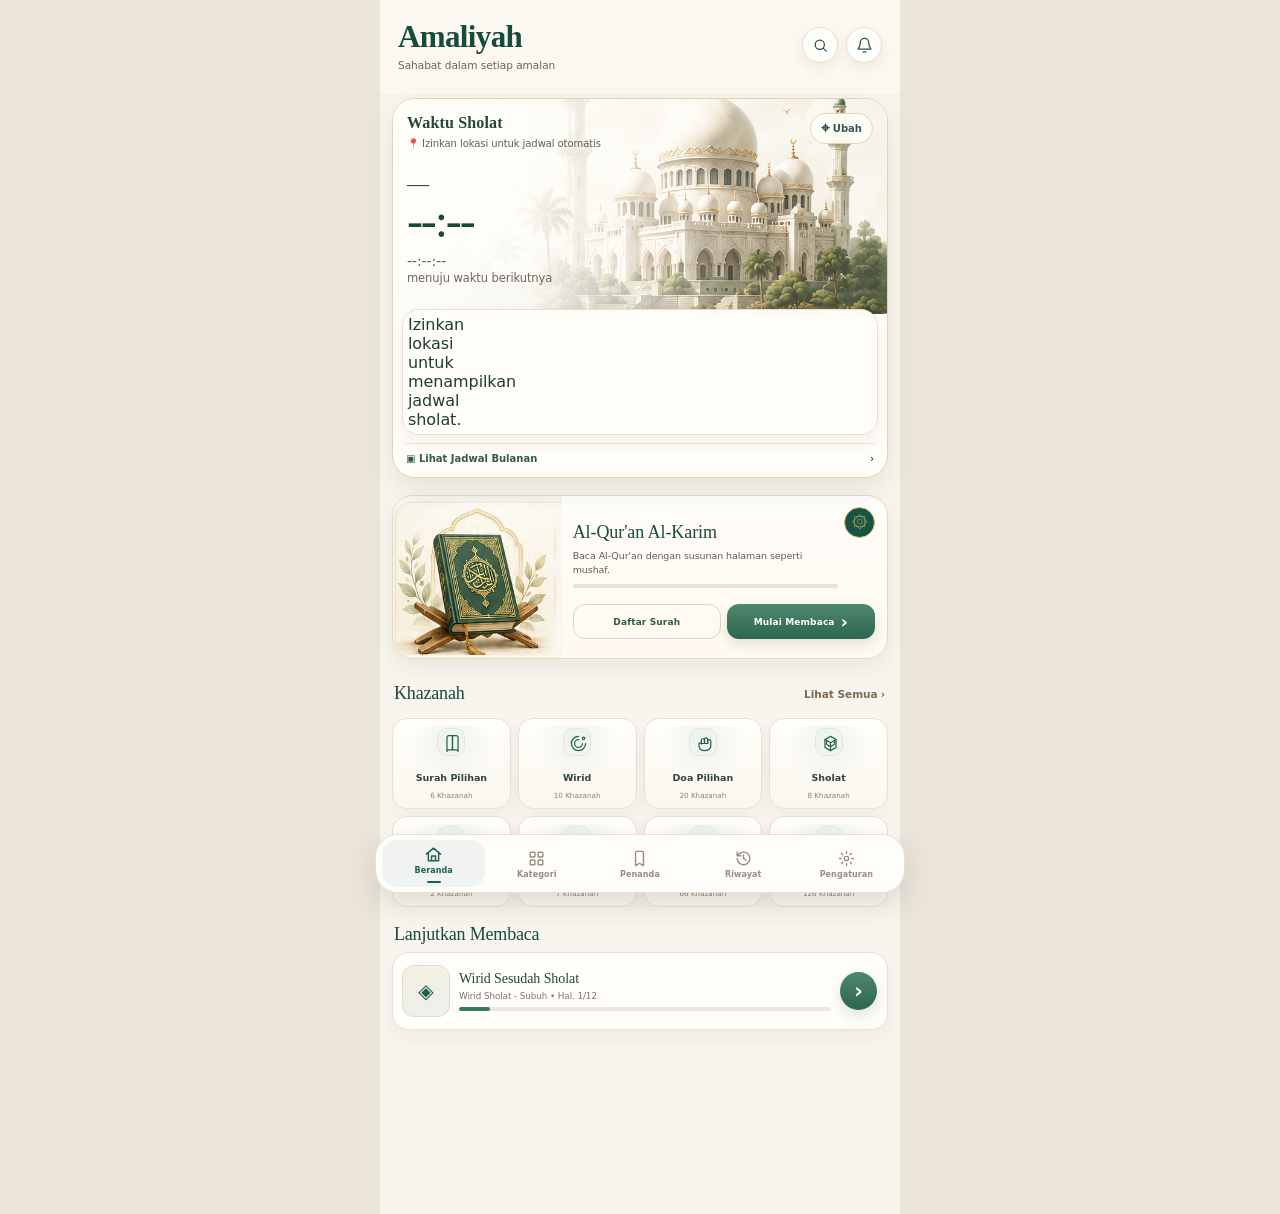
==== commit 8aeed7c0: "Add files via upload" ====
--- a/index.html
+++ b/index.html
@@ -118,6 +118,10 @@
         <button data-category-card="Syair" data-display-title="Syair">
           <span class="category-icon" aria-hidden="true"></span>
           <b>Syair</b><small>Memuat…</small>
+        </button>
+        <button data-category-card="Semua" data-display-title="Lihat Semua" class="home-khazanah-all">
+          <span class="category-icon" aria-hidden="true"></span>
+          <b>Lihat Semua</b><small>Semua Khazanah</small>
         </button>
       </div>
     </section>
--- a/style.css
+++ b/style.css
@@ -3601,3 +3601,106 @@
     padding-right:3px!important;
   }
 }
+
+
+/* =========================================================
+   V2.53.7 — HOME FINAL POLISH
+   ========================================================= */
+
+/* Header lebih lega atas-bawah */
+#app .home-light-hero{
+  padding-top:calc(18px + env(safe-area-inset-top))!important;
+  padding-bottom:20px!important;
+}
+#app .home-topbar{
+  padding-top:5px!important;
+  padding-bottom:5px!important;
+}
+#app .home-brand h1{
+  margin-top:0!important;
+  margin-bottom:5px!important;
+}
+#app .home-brand p{
+  margin-top:0!important;
+}
+
+/* Khazanah sekarang 8 kartu: 4 x 2 */
+#app .home-khazanah-seven{
+  grid-template-columns:repeat(4,minmax(0,1fr))!important;
+}
+#app .home-khazanah-seven button{
+  min-height:74px!important;
+}
+
+/* Semua ikon Khazanah satu bahasa warna: emerald */
+#app .home-khazanah-seven .category-icon,
+#app .home-khazanah-seven button:nth-child(1) .category-icon,
+#app .home-khazanah-seven button:nth-child(2) .category-icon,
+#app .home-khazanah-seven button:nth-child(3) .category-icon,
+#app .home-khazanah-seven button:nth-child(4) .category-icon,
+#app .home-khazanah-seven button:nth-child(5) .category-icon,
+#app .home-khazanah-seven button:nth-child(6) .category-icon,
+#app .home-khazanah-seven button:nth-child(7) .category-icon,
+#app .home-khazanah-seven button:nth-child(8) .category-icon{
+  color:#21624f!important;
+  background:linear-gradient(145deg,#eaf3ee,#f7f5ec)!important;
+  border:1px solid #dce9e2!important;
+}
+#app .home-khazanah-seven .category-icon svg{
+  stroke:currentColor!important;
+}
+#app .home-khazanah-all{
+  background:linear-gradient(180deg,#f3f7f4 0%,#edf4ef 100%)!important;
+  border-color:#d8e6df!important;
+}
+#app .home-khazanah-all b{
+  color:#215c4b!important;
+}
+
+/* Favorit: judul bacaan sedikit lebih besar */
+#app .favorites-section .home-favorite-card .favorite-copy b{
+  font-size:11.4px!important;
+  line-height:1.24!important;
+}
+#app .favorites-section .home-favorite-card .favorite-copy small{
+  font-size:7.8px!important;
+}
+
+/* Kurangi ruang kosong beranda bagian bawah */
+#app>main{
+  padding-bottom:92px!important;
+}
+#app .continue-home-section{
+  margin-bottom:4px!important;
+}
+#app{
+  padding-bottom:88px!important;
+}
+#globalBottomNav.global-bottom-nav{
+  bottom:7px!important;
+}
+
+/* Sedikit rapatkan section paling bawah tanpa terasa sesak */
+#app .category-section + .continue-home-section{
+  margin-top:17px!important;
+}
+#app .continue-home-section .reading-card{
+  margin-bottom:0!important;
+}
+
+@media(max-width:390px){
+  #app .home-light-hero{
+    padding-top:calc(16px + env(safe-area-inset-top))!important;
+    padding-bottom:18px!important;
+  }
+  #app .home-topbar{
+    padding-top:4px!important;
+    padding-bottom:4px!important;
+  }
+  #app .favorites-section .home-favorite-card .favorite-copy b{
+    font-size:10.7px!important;
+  }
+  #app .home-khazanah-seven button{
+    min-height:72px!important;
+  }
+}
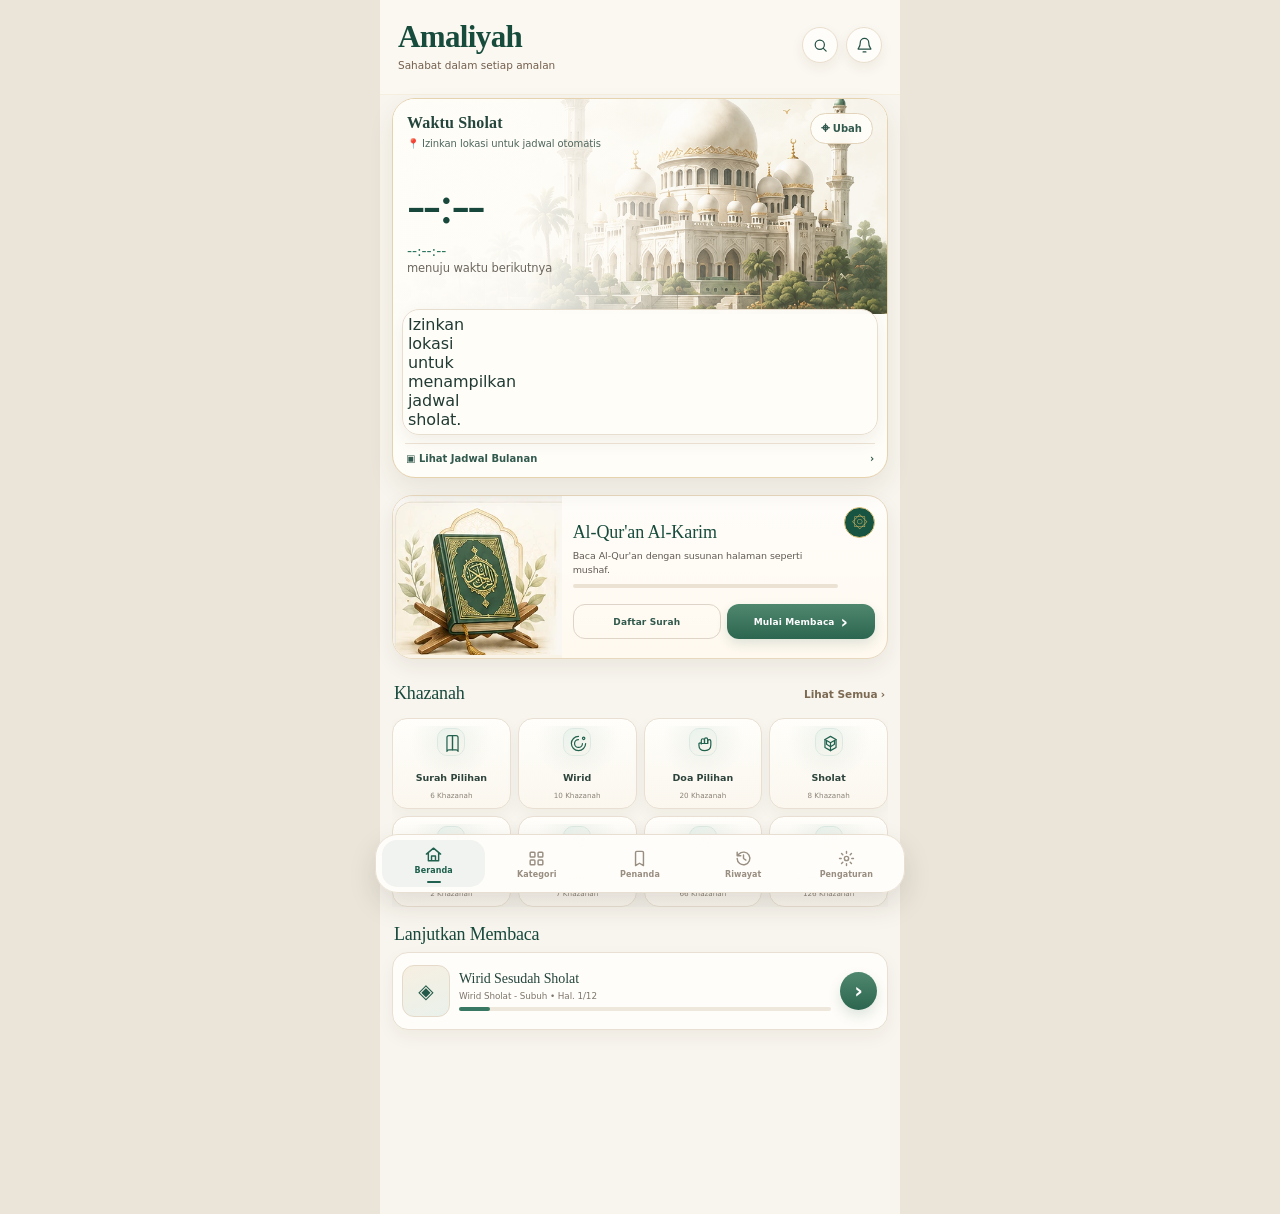
==== commit 5bdbdbf6: "Add files via upload" ====
--- a/index.html
+++ b/index.html
@@ -48,7 +48,6 @@
             <button id="locBtn" class="location-btn prayer-location-btn" type="button" aria-label="Ubah lokasi"><span aria-hidden="true">⌖</span> Ubah</button>
           </div>
           <div class="current-prayer-display" aria-live="polite">
-            <strong id="currentPrayerName">—</strong>
             <span id="currentPrayerTime">--:--</span>
             <small id="prayerCountdownValue">--:--:--</small>
             <em id="prayerCountdownTarget">menuju waktu berikutnya</em>
--- a/style.css
+++ b/style.css
@@ -3704,3 +3704,28 @@
     min-height:72px!important;
   }
 }
+
+
+/* =========================================================
+   V2.53.8 — CURRENT CLOCK
+   Angka besar = jam sekarang, bukan waktu sholat aktif.
+   ========================================================= */
+#app .current-prayer-display{
+  margin-top:29px!important;
+}
+#app .current-prayer-display span{
+  font-size:55px!important;
+  line-height:.96!important;
+}
+#app .current-prayer-display small{
+  margin-top:12px!important;
+}
+
+@media(max-width:390px){
+  #app .current-prayer-display{
+    margin-top:25px!important;
+  }
+  #app .current-prayer-display span{
+    font-size:50px!important;
+  }
+}
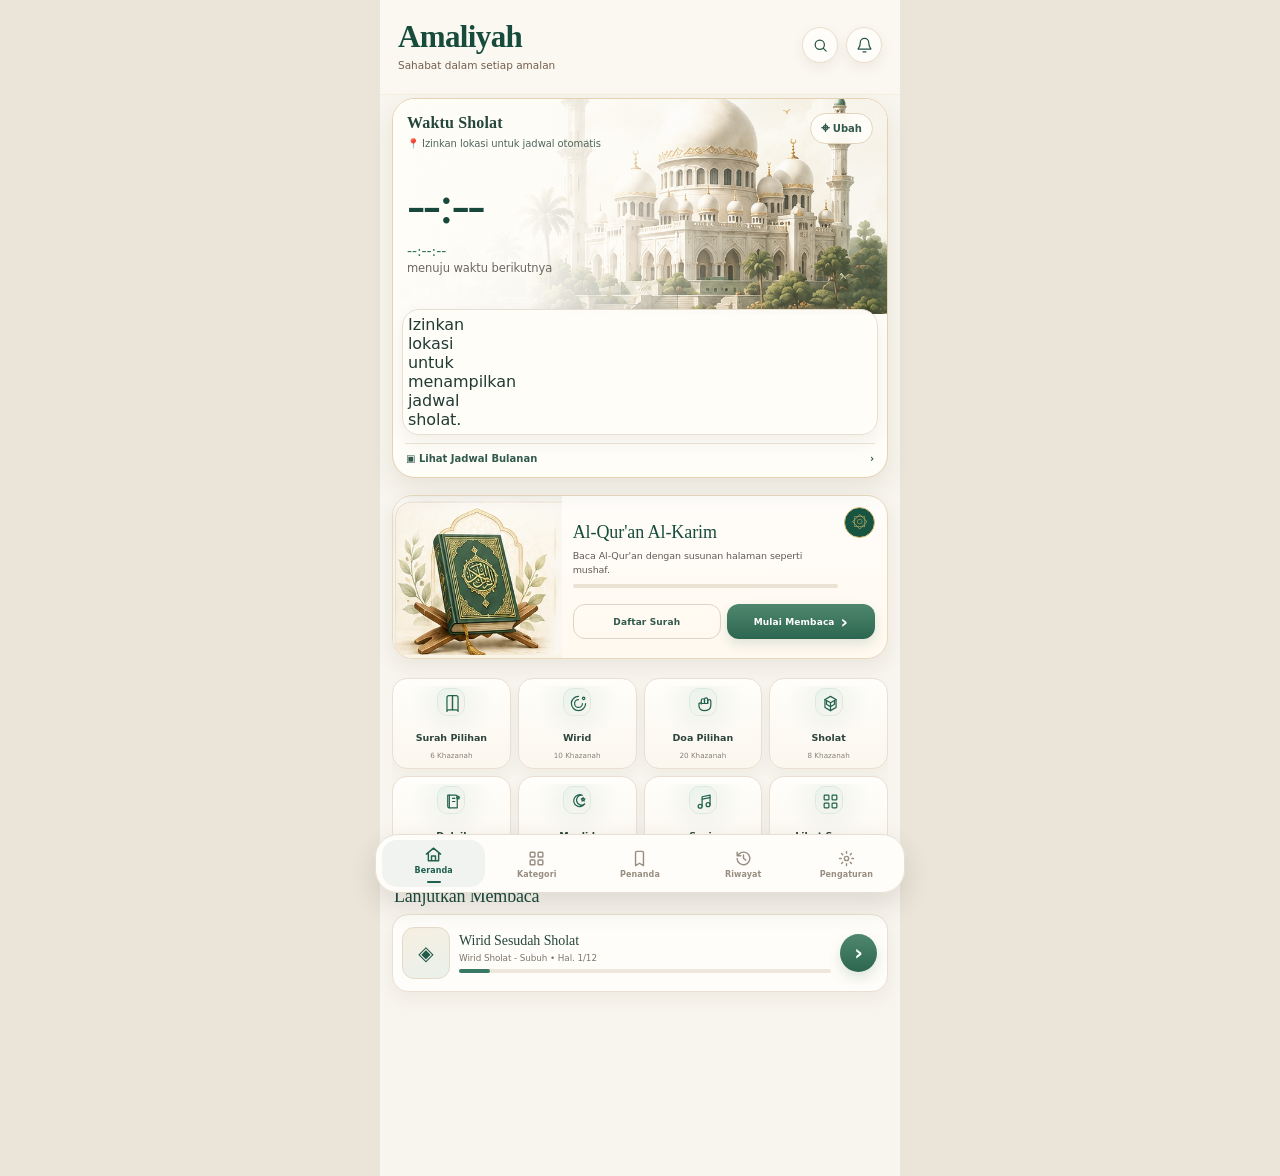
==== commit c2a9638c: "Add files via upload" ====
--- a/index.html
+++ b/index.html
@@ -76,53 +76,49 @@
         <div class="quran-home-actions"><button class="quran-home-button quran-home-directory" id="quranDirectoryButton" type="button">Daftar Surah</button><button class="quran-home-button quran-home-continue" id="quranHomeButton" type="button">Lanjutkan <span>›</span></button></div>
       </article>
     </section>
+    <section class="category-section">
+      <div class="categories home-khazanah-seven">
+        <button data-category-card="Surah Pilihan" data-display-title="Surah Pilihan">
+          <span class="category-icon" aria-hidden="true"></span>
+          <b>Surah Pilihan</b><small>Memuat…</small>
+        </button>
+        <button data-category-card="Wirid" data-display-title="Wirid">
+          <span class="category-icon" aria-hidden="true"></span>
+          <b>Wirid</b><small>Memuat…</small>
+        </button>
+        <button data-category-card="Doa" data-display-title="Doa Pilihan">
+          <span class="category-icon" aria-hidden="true"></span>
+          <b>Doa Pilihan</b><small>Memuat…</small>
+        </button>
+        <button data-category-card="Sholat" data-display-title="Sholat">
+          <span class="category-icon" aria-hidden="true"></span>
+          <b>Sholat</b><small>Memuat…</small>
+        </button>
+        <button data-category-card="Dalail & Istigfar" data-display-title="Dalail">
+          <span class="category-icon" aria-hidden="true"></span>
+          <b>Dalail</b><small>Memuat…</small>
+        </button>
+        <button data-category-card="Maulid" data-display-title="Maulid">
+          <span class="category-icon" aria-hidden="true"></span>
+          <b>Maulid</b><small>Memuat…</small>
+        </button>
+        <button data-category-card="Syair" data-display-title="Syair">
+          <span class="category-icon" aria-hidden="true"></span>
+          <b>Syair</b><small>Memuat…</small>
+        </button>
+        <button data-category-card="Semua" data-display-title="Lihat Semua" class="home-khazanah-all">
+          <span class="category-icon" aria-hidden="true"></span>
+          <b>Lihat Semua</b><small>Semua Khazanah</small>
+        </button>
+      </div>
+    </section>
+
     <section id="favoritesSection" class="favorites-section hidden">
       <div class="section-head">
         <b>Favorit</b>
         <button class="link" type="button" onclick="showFavoritesManager()"><span class="favorite-manage-label">Kelola</span> <span aria-hidden="true">›</span></button>
       </div>
       <div id="favoriteBooks" class="favorite-strip" aria-label="Khazanah favorit"></div>
-    </section>
-
-    <section class="category-section">
-      <div class="section-head">
-        <b>Khazanah</b>
-        <button class="link" type="button" onclick="showCategories()">Lihat Semua <span aria-hidden="true">›</span></button>
-      </div>
-      <div class="categories home-khazanah-seven">
-        <button data-category-card="Surah Pilihan" data-display-title="Surah Pilihan">
-          <span class="category-icon" aria-hidden="true"></span>
-          <b>Surah Pilihan</b><small>Memuat…</small>
-        </button>
-        <button data-category-card="Wirid" data-display-title="Wirid">
-          <span class="category-icon" aria-hidden="true"></span>
-          <b>Wirid</b><small>Memuat…</small>
-        </button>
-        <button data-category-card="Doa" data-display-title="Doa Pilihan">
-          <span class="category-icon" aria-hidden="true"></span>
-          <b>Doa Pilihan</b><small>Memuat…</small>
-        </button>
-        <button data-category-card="Sholat" data-display-title="Sholat">
-          <span class="category-icon" aria-hidden="true"></span>
-          <b>Sholat</b><small>Memuat…</small>
-        </button>
-        <button data-category-card="Dalail & Istigfar" data-display-title="Dalail">
-          <span class="category-icon" aria-hidden="true"></span>
-          <b>Dalail</b><small>Memuat…</small>
-        </button>
-        <button data-category-card="Maulid" data-display-title="Maulid">
-          <span class="category-icon" aria-hidden="true"></span>
-          <b>Maulid</b><small>Memuat…</small>
-        </button>
-        <button data-category-card="Syair" data-display-title="Syair">
-          <span class="category-icon" aria-hidden="true"></span>
-          <b>Syair</b><small>Memuat…</small>
-        </button>
-        <button data-category-card="Semua" data-display-title="Lihat Semua" class="home-khazanah-all">
-          <span class="category-icon" aria-hidden="true"></span>
-          <b>Lihat Semua</b><small>Semua Khazanah</small>
-        </button>
-      </div>
     </section>
 
     <section class="continue-home-section"><div class="section-title">Lanjutkan Membaca</div><article class="reading-card"><div class="home-book-icon" id="continueIcon">و</div><div class="grow"><h3 id="continueTitle">Wirdul Latif</h3><p id="lastPage">Belum dibaca</p><div class="progress"><i id="progressBar"></i></div></div><button class="primary" id="continueBtn">Baca →</button></article></section>
--- a/style.css
+++ b/style.css
@@ -3729,3 +3729,52 @@
     font-size:50px!important;
   }
 }
+
+
+/* =========================================================
+   V2.53.9 — HOME ORDER + CATEGORY TITLE
+   ========================================================= */
+
+/* Setelah kartu Al-Qur'an: Khazanah -> Favorit -> Lanjutkan */
+#app .quran-home-section + .category-section{
+  margin-top:18px!important;
+}
+#app .category-section{
+  margin-top:18px!important;
+}
+#app .category-section > .section-head{
+  display:none!important;
+}
+#app .category-section + .favorites-section{
+  margin-top:20px!important;
+}
+#app .favorites-section + .continue-home-section{
+  margin-top:19px!important;
+}
+
+/* Khazanah tanpa heading tetap terasa sebagai blok mandiri */
+#app .category-section .categories{
+  padding-top:1px!important;
+}
+
+/* Semua Kategori: judul kategori lebih besar */
+.category-directory-copy b{
+  font-size:13.5px!important;
+  line-height:1.2!important;
+  font-weight:750!important;
+  color:#23463b!important;
+}
+.category-directory-copy small{
+  margin-top:4px!important;
+  font-size:8.2px!important;
+}
+.category-directory-card{
+  min-height:76px!important;
+}
+
+/* Di HP sangat kecil tetap terbaca */
+@media(max-width:390px){
+  .category-directory-copy b{
+    font-size:12.7px!important;
+  }
+}
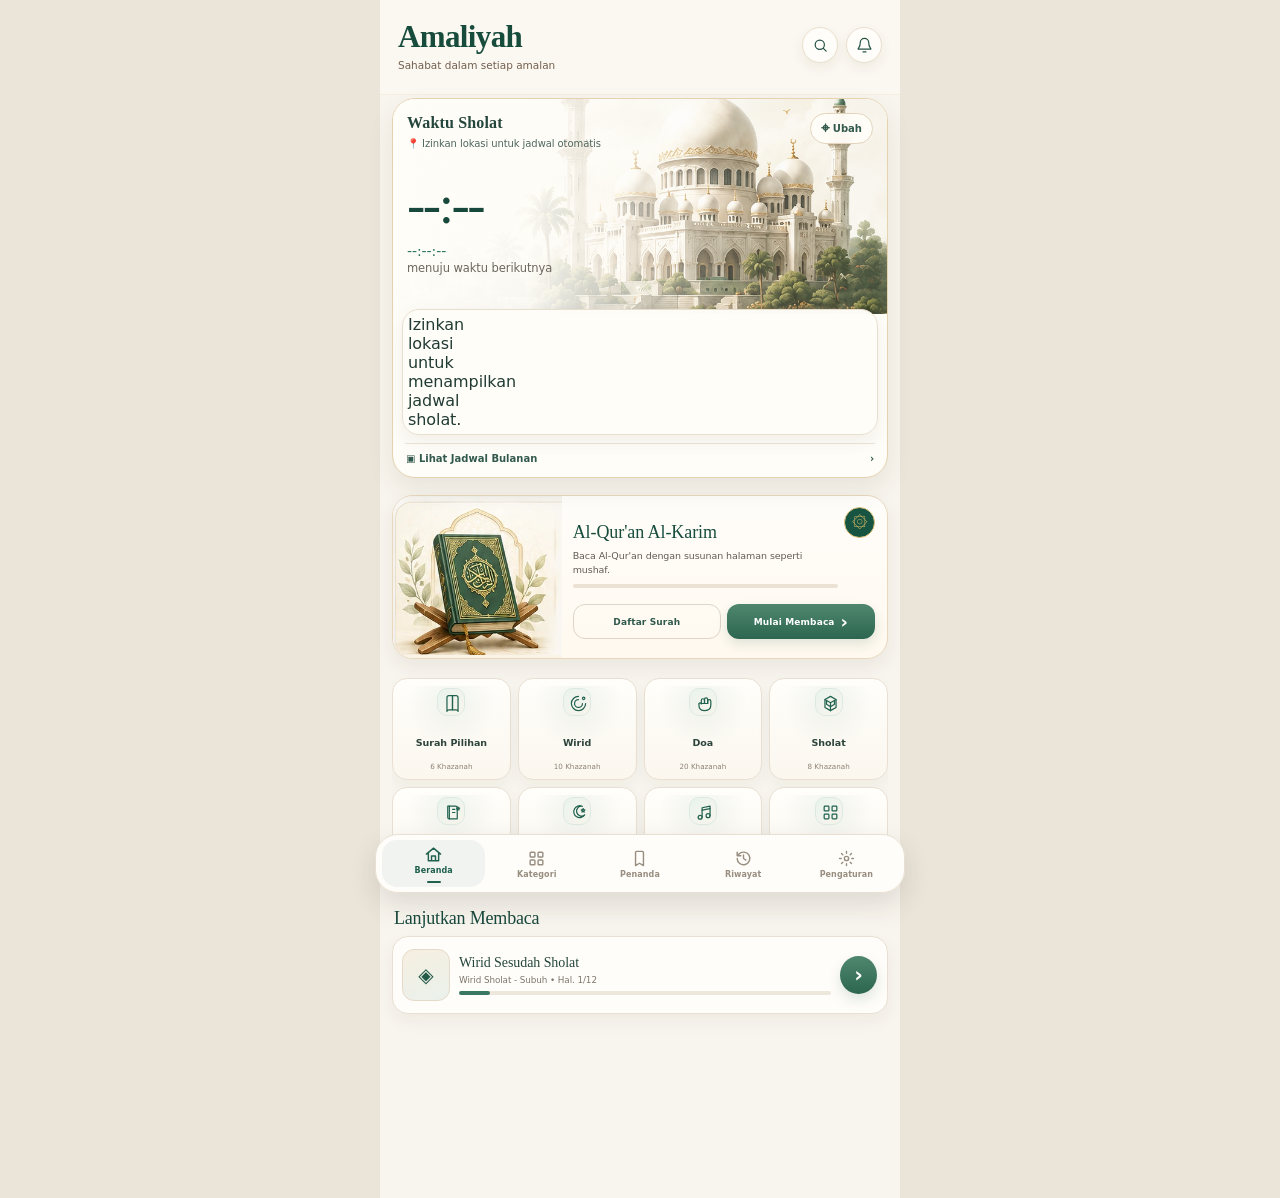
==== commit 7da0e627: "Add files via upload" ====
--- a/index.html
+++ b/index.html
@@ -78,35 +78,35 @@
     </section>
     <section class="category-section">
       <div class="categories home-khazanah-seven">
-        <button data-category-card="Surah Pilihan" data-display-title="Surah Pilihan">
+        <button data-category-card="Surah Pilihan">
           <span class="category-icon" aria-hidden="true"></span>
           <b>Surah Pilihan</b><small>Memuat…</small>
         </button>
-        <button data-category-card="Wirid" data-display-title="Wirid">
+        <button data-category-card="Wirid">
           <span class="category-icon" aria-hidden="true"></span>
           <b>Wirid</b><small>Memuat…</small>
         </button>
-        <button data-category-card="Doa" data-display-title="Doa Pilihan">
+        <button data-category-card="Doa">
           <span class="category-icon" aria-hidden="true"></span>
           <b>Doa Pilihan</b><small>Memuat…</small>
         </button>
-        <button data-category-card="Sholat" data-display-title="Sholat">
+        <button data-category-card="Sholat">
           <span class="category-icon" aria-hidden="true"></span>
           <b>Sholat</b><small>Memuat…</small>
         </button>
-        <button data-category-card="Dalail & Istigfar" data-display-title="Dalail">
+        <button data-category-card="Dalail & Istigfar">
           <span class="category-icon" aria-hidden="true"></span>
           <b>Dalail</b><small>Memuat…</small>
         </button>
-        <button data-category-card="Maulid" data-display-title="Maulid">
+        <button data-category-card="Maulid">
           <span class="category-icon" aria-hidden="true"></span>
           <b>Maulid</b><small>Memuat…</small>
         </button>
-        <button data-category-card="Syair" data-display-title="Syair">
+        <button data-category-card="Syair">
           <span class="category-icon" aria-hidden="true"></span>
           <b>Syair</b><small>Memuat…</small>
         </button>
-        <button data-category-card="Semua" data-display-title="Lihat Semua" class="home-khazanah-all">
+        <button data-category-card="Semua" class="home-khazanah-all">
           <span class="category-icon" aria-hidden="true"></span>
           <b>Lihat Semua</b><small>Semua Khazanah</small>
         </button>
--- a/style.css
+++ b/style.css
@@ -3778,3 +3778,21 @@
     font-size:12.7px!important;
   }
 }
+
+
+/* =========================================================
+   V2.53.10 — KHAZANAH TITLES FROM books.json
+   ========================================================= */
+#app .home-khazanah-seven button b{
+  min-height:22px!important;
+  display:flex!important;
+  align-items:center!important;
+  justify-content:center!important;
+  text-align:center!important;
+  white-space:normal!important;
+  overflow-wrap:anywhere!important;
+  line-height:1.12!important;
+}
+#app .home-khazanah-seven button small{
+  white-space:nowrap!important;
+}
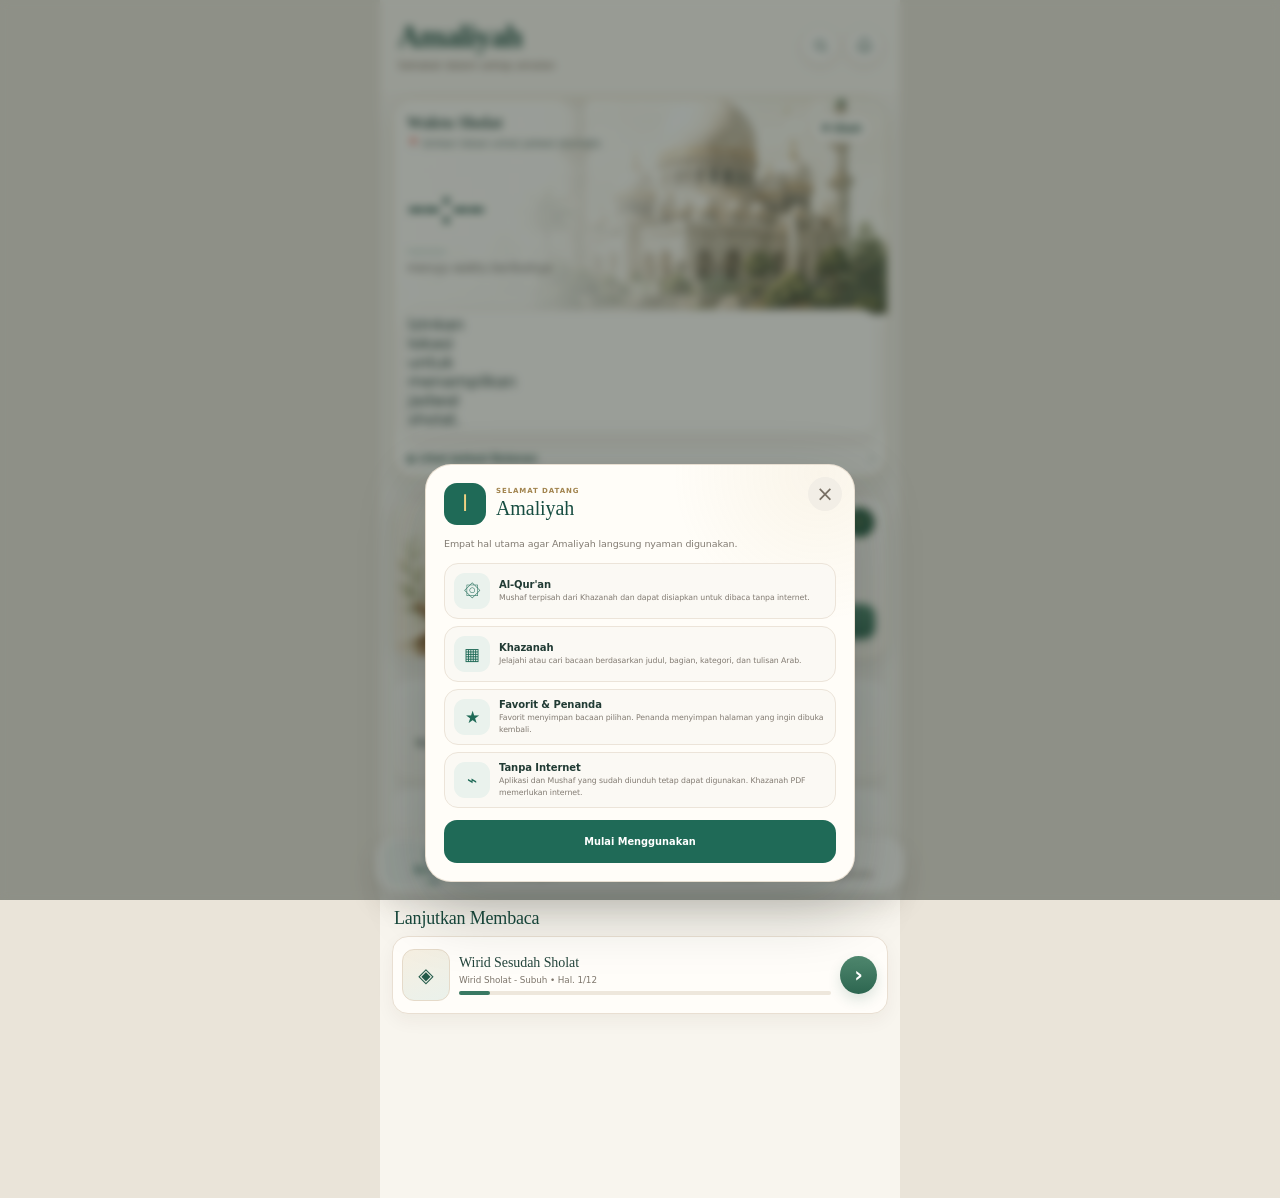
==== commit fa26b54f: "Add files via upload" ====
--- a/index.html
+++ b/index.html
@@ -162,11 +162,11 @@
   </div>
   <div id="searchBox" class="search-box hidden">
     <svg viewBox="0 0 24 24" aria-hidden="true"><circle cx="11" cy="11" r="6.5"/><path d="m16 16 4 4"/></svg>
-    <input id="searchInput" type="search" autocomplete="off" placeholder="Cari judul khazanah atau tulisan Arab…" oninput="filterBooks()">
+    <input id="searchInput" type="search" autocomplete="off" placeholder="Cari judul, bagian, kategori, atau tulisan Arab…" oninput="filterBooks()">
     <button id="clearSearchBtn" type="button" onclick="clearSearch()" aria-label="Hapus pencarian">×</button>
   </div>
   <div class="chips" id="categoryChips"></div>
-  <div id="bookList" class="book-list"></div>
+  <div id="bookList" class="book-list" aria-live="polite"></div>
 </div>
 
 
@@ -197,7 +197,7 @@
   <div id="collectionList" class="book-list"></div>
 </div>
 
-<div id="monthly" class="screen hidden"><div class="screenbar"><button type="button" onclick="goBackInApp()">‹</button><b>Jadwal Sholat Bulanan</b><span></span></div><div class="month-switch"><button type="button" onclick="changeMonth(-1)">‹</button><b id="monthlyTitle"></b><button type="button" onclick="changeMonth(1)">›</button></div><div id="monthlyTable"></div></div>
+<div id="monthly" class="screen hidden"><div class="screenbar"><button type="button" onclick="goBackInApp()">‹</button><b>Jadwal Sholat Bulanan</b><span></span></div><div class="month-switch"><button type="button" onclick="changeMonth(-1)">‹</button><b id="monthlyTitle"></b><button type="button" onclick="changeMonth(1)">›</button></div><div id="monthlyTable" aria-live="polite"></div></div>
 
 <div id="bookmarks" class="screen hidden">
   <div class="screenbar"><button onclick="goBackScreen()">‹</button><b>Penanda</b><span></span></div>
@@ -224,7 +224,7 @@
     <span></span>
   </div>
 
-  <div class="settings-section-label">WAKTU SHOLAT &amp; ADZAN</div>
+  <div class="settings-section-label">Sholat &amp; Adzan</div>
   <section class="settings-panel notification-card" id="notificationSettings">
     <div class="settings-row-head">
       <span class="settings-row-icon" aria-hidden="true"><svg viewBox="0 0 24 24"><path d="M18 8a6 6 0 0 0-12 0c0 7-3 7-3 9h18c0-2-3-2-3-9M10 21h4"/></svg></span>
@@ -283,7 +283,7 @@
     <small class="notification-note settings-note">Subuh memakai audio Subuh. Sholat lainnya memakai adzan biasa.</small>
   </section>
 
-  <div class="settings-section-label">LOKASI &amp; AL-QUR'AN</div>
+  <div class="settings-section-label">Lokasi &amp; Al-Qur'an</div>
   <section class="settings-panel settings-simple-panel">
     <div class="settings-row-head settings-row-head-static">
       <span class="settings-row-icon" aria-hidden="true"><svg viewBox="0 0 24 24"><path d="M12 21s7-6 7-12a7 7 0 1 0-14 0c0 6 7 12 7 12z"/><circle cx="12" cy="9" r="2.3"/></svg></span>
@@ -304,7 +304,7 @@
     <small class="quran-offline-policy settings-note">Khazanah lainnya tetap membutuhkan koneksi internet.</small>
   </section>
 
-  <div class="settings-section-label">DATA APLIKASI</div>
+  <div class="settings-section-label">Data Aplikasi</div>
   <section class="settings-panel migration-backup-card">
     <div class="settings-row-head settings-row-head-static">
       <span class="settings-row-icon" aria-hidden="true"><svg viewBox="0 0 24 24"><path d="M12 3 5 6v5c0 4.6 2.8 8.4 7 10 4.2-1.6 7-5.4 7-10V6z"/><path d="m9 12 2 2 4-4"/></svg></span>
@@ -314,11 +314,16 @@
     <small class="quran-offline-policy settings-note">Halaman Al-Qur'an yang diunduh dapat diunduh ulang dan tidak ikut cadangan.</small>
   </section>
 
-  <div class="settings-section-label">TENTANG</div>
+  <div class="settings-section-label">Tentang</div>
   <section class="settings-panel about-app-card settings-about-panel">
     <div class="about-app-mark" aria-label="Logo Amaliyah"><span class="about-app-fallback">A</span><img src="assets/icons/icon-192.png" alt="" onerror="this.remove()"></div>
     <div class="about-app-copy"><span class="about-app-kicker">AMALIYAH</span><h3>Khazanah Harian Muslim</h3><p>Teman untuk membaca, mengingat, dan menjaga amaliyah harian.</p><div class="developer-line"><span>Dikembangkan oleh</span><strong>elmahbub.my.id</strong></div></div>
   </section>
+  <button class="settings-help-button" type="button" onclick="showOnboarding(true)">
+    <span aria-hidden="true">?</span>
+    <span><b>Petunjuk Singkat</b><small>Lihat kembali cara menggunakan bagian utama Amaliyah.</small></span>
+    <i aria-hidden="true">›</i>
+  </button>
 </div>
 
 
--- a/style.css
+++ b/style.css
@@ -3796,3 +3796,461 @@
 #app .home-khazanah-seven button small{
   white-space:nowrap!important;
 }
+
+
+/* =========================================================
+   V2.54.0 — UX & DESIGN SYSTEM FINALIZATION
+   Satu bahasa visual: ivory + emerald + soft gold
+   ========================================================= */
+:root{
+  --am-bg:#f8f5ee;
+  --am-surface:#fffdf8;
+  --am-surface-soft:#fbf8f1;
+  --am-emerald:#1f6a57;
+  --am-emerald-dark:#174d41;
+  --am-emerald-soft:#eaf2ed;
+  --am-gold:#c9a55a;
+  --am-border:#e7ded0;
+  --am-text:#213b34;
+  --am-muted:#827b72;
+  --am-danger:#9b5b52;
+  --am-radius-sm:12px;
+  --am-radius:16px;
+  --am-radius-lg:21px;
+  --am-shadow:0 7px 18px rgba(55,43,25,.045);
+}
+
+/* ---------- Shared screen language ---------- */
+.screen{
+  background:var(--am-bg)!important;
+}
+.screenbar{
+  min-height:52px!important;
+  align-items:center!important;
+}
+.screenbar>b,
+.settings-title-wrap>b{
+  font-family:Georgia,'Times New Roman',serif!important;
+  color:var(--am-emerald-dark)!important;
+  font-weight:500!important;
+}
+.book-row,
+.collection-part-row,
+.history-row,
+.bookmark-card,
+.favorite-manage-row,
+.settings-panel,
+.category-directory-card,
+.category-index-intro,
+.all-books-collection,
+.collection-meta,
+.month-switch{
+  border-color:var(--am-border)!important;
+  box-shadow:var(--am-shadow)!important;
+}
+.book-row,
+.history-row,
+.bookmark-card,
+.favorite-manage-row,
+.category-directory-card{
+  border-radius:var(--am-radius)!important;
+}
+.screenbar button,
+.screen-action-btn,
+.search-toggle{
+  transition:transform .14s ease,background .14s ease!important;
+}
+.screenbar button:active,
+.screen-action-btn:active,
+.search-toggle:active{
+  transform:scale(.95)!important;
+}
+
+/* ---------- Search ---------- */
+.search-box{
+  min-height:46px!important;
+}
+.search-box input{
+  color:var(--am-text)!important;
+  font-size:11px!important;
+}
+.search-box input::placeholder{
+  color:#9b958d!important;
+}
+.search-result-row{
+  border-color:#dce8e2!important;
+  background:linear-gradient(180deg,#fffefb,#f8fbf9)!important;
+}
+.search-result-row .book-copy small{
+  color:#467161!important;
+}
+
+/* ---------- Reusable empty/error/loading state ---------- */
+.ux-state{
+  display:grid;
+  grid-template-columns:46px minmax(0,1fr);
+  gap:11px;
+  align-items:center;
+  margin:10px 0;
+  padding:15px;
+  border:1px dashed #d9cfc0;
+  border-radius:18px;
+  background:rgba(255,253,248,.78);
+  color:var(--am-text);
+  box-shadow:0 5px 16px rgba(55,43,25,.025);
+}
+.ux-state-icon{
+  width:46px;
+  height:46px;
+  display:grid;
+  place-items:center;
+  border:1px solid #d8e6df;
+  border-radius:14px;
+  background:var(--am-emerald-soft);
+  color:var(--am-emerald);
+  font-family:Georgia,'Times New Roman',serif;
+  font-size:22px;
+}
+.ux-state-copy{
+  min-width:0;
+}
+.ux-state-copy>b{
+  display:block;
+  color:var(--am-text);
+  font-size:12.5px;
+  line-height:1.25;
+}
+.ux-state-copy>p{
+  margin:4px 0 0;
+  color:var(--am-muted);
+  font-size:9.3px;
+  line-height:1.55;
+}
+.ux-state-action{
+  grid-column:1/-1;
+  min-height:39px;
+  display:flex;
+  align-items:center;
+  justify-content:center;
+  gap:5px;
+  border:0;
+  border-radius:12px;
+  background:var(--am-emerald-soft);
+  color:var(--am-emerald-dark);
+  font-size:9.5px;
+  font-weight:750;
+}
+.ux-state-action span{
+  font-family:Georgia,serif;
+  font-size:17px;
+}
+#catalogLoadState{
+  margin-top:15px;
+}
+
+/* Existing empty states join the same system */
+.empty-state,
+.bookmark-empty,
+.favorites-manager-empty,
+.directory-empty{
+  border:1px dashed #d9cfc0!important;
+  border-radius:18px!important;
+  background:rgba(255,253,248,.76)!important;
+  box-shadow:none!important;
+}
+
+/* ---------- Category / Library / Collection hierarchy ---------- */
+.category-directory-copy b{
+  color:var(--am-text)!important;
+  font-size:13.5px!important;
+  line-height:1.2!important;
+}
+.book-copy b,
+.part-copy b,
+.history-copy b,
+.bookmark-card-copy>b,
+.favorite-manage-copy>b{
+  color:var(--am-text)!important;
+}
+.collection-part-row{
+  overflow:hidden!important;
+  background:var(--am-surface)!important;
+}
+.collection-part{
+  box-shadow:none!important;
+  border:0!important;
+  background:transparent!important;
+}
+
+/* ---------- Settings: quieter, clearer, grouped ---------- */
+.settings-minimal-modern{
+  background:var(--am-bg)!important;
+}
+.settings-section-label{
+  margin:19px 3px 8px!important;
+  color:#7b705e!important;
+  font-size:10.5px!important;
+  font-weight:750!important;
+  letter-spacing:0!important;
+  text-transform:none!important;
+}
+.settings-panel{
+  padding:12px!important;
+  border-radius:18px!important;
+  background:var(--am-surface)!important;
+}
+.settings-row-head{
+  gap:10px!important;
+}
+.settings-row-icon{
+  width:37px!important;
+  height:37px!important;
+  border-radius:12px!important;
+}
+.settings-row-copy h3{
+  margin:0!important;
+  color:var(--am-text)!important;
+  font-size:11.5px!important;
+}
+.settings-row-copy p{
+  margin-top:3px!important;
+  color:var(--am-muted)!important;
+  font-size:8.5px!important;
+  line-height:1.45!important;
+}
+.settings-inner-block{
+  margin-top:10px!important;
+  padding-top:10px!important;
+}
+.settings-minimal-modern .prayer-toggle-grid{
+  gap:5px!important;
+}
+.settings-minimal-modern .prayer-toggle-grid label{
+  min-height:34px!important;
+  padding:5px 7px!important;
+  border-radius:10px!important;
+  font-size:8.7px!important;
+}
+.settings-choice-list{
+  gap:6px!important;
+}
+.settings-choice-list .adhan-mode-option{
+  min-height:47px!important;
+  padding:7px 9px!important;
+  border-radius:12px!important;
+}
+.settings-choice-list .adhan-mode-option b{
+  font-size:9.5px!important;
+}
+.settings-choice-list .adhan-mode-option small{
+  font-size:7.7px!important;
+}
+.settings-action-row{
+  gap:6px!important;
+  margin-top:10px!important;
+}
+.settings-action-row button,
+.settings-wide-button,
+.settings-offline-actions button{
+  min-height:39px!important;
+  border-radius:12px!important;
+  font-size:9px!important;
+}
+.settings-note{
+  margin-top:7px!important;
+  font-size:7.8px!important;
+  line-height:1.45!important;
+}
+.settings-help-button{
+  width:100%;
+  min-height:56px;
+  display:grid;
+  grid-template-columns:34px minmax(0,1fr) 18px;
+  gap:9px;
+  align-items:center;
+  margin:8px 0 4px;
+  padding:9px 11px;
+  border:1px solid var(--am-border);
+  border-radius:16px;
+  background:var(--am-surface);
+  color:var(--am-text);
+  text-align:left;
+  box-shadow:var(--am-shadow);
+}
+.settings-help-button>span:first-child{
+  width:34px;
+  height:34px;
+  display:grid;
+  place-items:center;
+  border-radius:11px;
+  background:var(--am-emerald-soft);
+  color:var(--am-emerald);
+  font-family:Georgia,serif;
+  font-size:16px;
+}
+.settings-help-button b,
+.settings-help-button small{
+  display:block;
+}
+.settings-help-button b{
+  font-size:10px;
+}
+.settings-help-button small{
+  margin-top:2px;
+  color:var(--am-muted);
+  font-size:7.8px;
+  line-height:1.35;
+}
+.settings-help-button i{
+  color:#9b8c75;
+  font-family:Georgia,serif;
+  font-size:19px;
+  font-style:normal;
+}
+
+/* ---------- Onboarding: one compact first-run sheet ---------- */
+.amaliyah-onboarding-backdrop{
+  position:fixed;
+  inset:0;
+  z-index:100000;
+  display:flex;
+  align-items:flex-end;
+  justify-content:center;
+  padding:18px 12px calc(18px + env(safe-area-inset-bottom));
+  background:rgba(31,42,36,.45);
+  backdrop-filter:blur(4px);
+  -webkit-backdrop-filter:blur(4px);
+}
+.amaliyah-onboarding{
+  position:relative;
+  width:min(100%,430px);
+  max-height:min(86vh,680px);
+  overflow:auto;
+  padding:18px;
+  border:1px solid rgba(231,222,208,.95);
+  border-radius:26px;
+  background:
+    radial-gradient(circle at 92% 2%,rgba(201,165,90,.09),transparent 26%),
+    var(--am-surface);
+  color:var(--am-text);
+  box-shadow:0 24px 65px rgba(24,31,27,.25);
+  animation:onboardingUp .2s ease-out;
+}
+@keyframes onboardingUp{
+  from{opacity:0;transform:translateY(14px)}
+  to{opacity:1;transform:none}
+}
+.onboarding-close{
+  position:absolute;
+  top:12px;
+  right:12px;
+  width:34px;
+  height:34px;
+  border:0;
+  border-radius:50%;
+  background:#f2eee6;
+  color:#776f64;
+  font-size:21px;
+}
+.onboarding-brand{
+  display:flex;
+  align-items:center;
+  gap:10px;
+  padding-right:42px;
+}
+.onboarding-brand>span{
+  width:42px;
+  height:42px;
+  display:grid;
+  place-items:center;
+  border-radius:13px;
+  background:var(--am-emerald);
+  color:#efd183;
+  font-family:Georgia,serif;
+  font-size:22px;
+}
+.onboarding-brand small,
+.onboarding-brand b{
+  display:block;
+}
+.onboarding-brand small{
+  color:#a1834d;
+  font-size:7px;
+  font-weight:850;
+  letter-spacing:.13em;
+}
+.onboarding-brand b{
+  margin-top:2px;
+  color:var(--am-emerald-dark);
+  font-family:Georgia,'Times New Roman',serif;
+  font-size:20px;
+  font-weight:500;
+}
+.onboarding-lead{
+  margin:12px 0;
+  color:var(--am-muted);
+  font-size:9.5px;
+  line-height:1.5;
+}
+.onboarding-grid{
+  display:grid;
+  gap:7px;
+}
+.onboarding-grid article{
+  display:grid;
+  grid-template-columns:36px minmax(0,1fr);
+  gap:9px;
+  align-items:center;
+  padding:9px;
+  border:1px solid #ece4d9;
+  border-radius:14px;
+  background:#fbf9f4;
+}
+.onboarding-grid article>i{
+  width:36px;
+  height:36px;
+  display:grid;
+  place-items:center;
+  border-radius:11px;
+  background:var(--am-emerald-soft);
+  color:var(--am-emerald);
+  font-family:Georgia,serif;
+  font-size:17px;
+  font-style:normal;
+}
+.onboarding-grid b{
+  display:block;
+  font-size:10px;
+}
+.onboarding-grid p{
+  margin:2px 0 0;
+  color:var(--am-muted);
+  font-size:7.8px;
+  line-height:1.42;
+}
+.onboarding-primary{
+  width:100%;
+  min-height:43px;
+  margin-top:12px;
+  border:0;
+  border-radius:13px;
+  background:var(--am-emerald);
+  color:white;
+  font-size:9.8px;
+  font-weight:800;
+}
+
+/* ---------- Mobile density ---------- */
+@media(max-width:390px){
+  .settings-panel{
+    padding:11px!important;
+  }
+  .ux-state{
+    grid-template-columns:42px minmax(0,1fr);
+    padding:13px;
+  }
+  .ux-state-icon{
+    width:42px;
+    height:42px;
+  }
+}
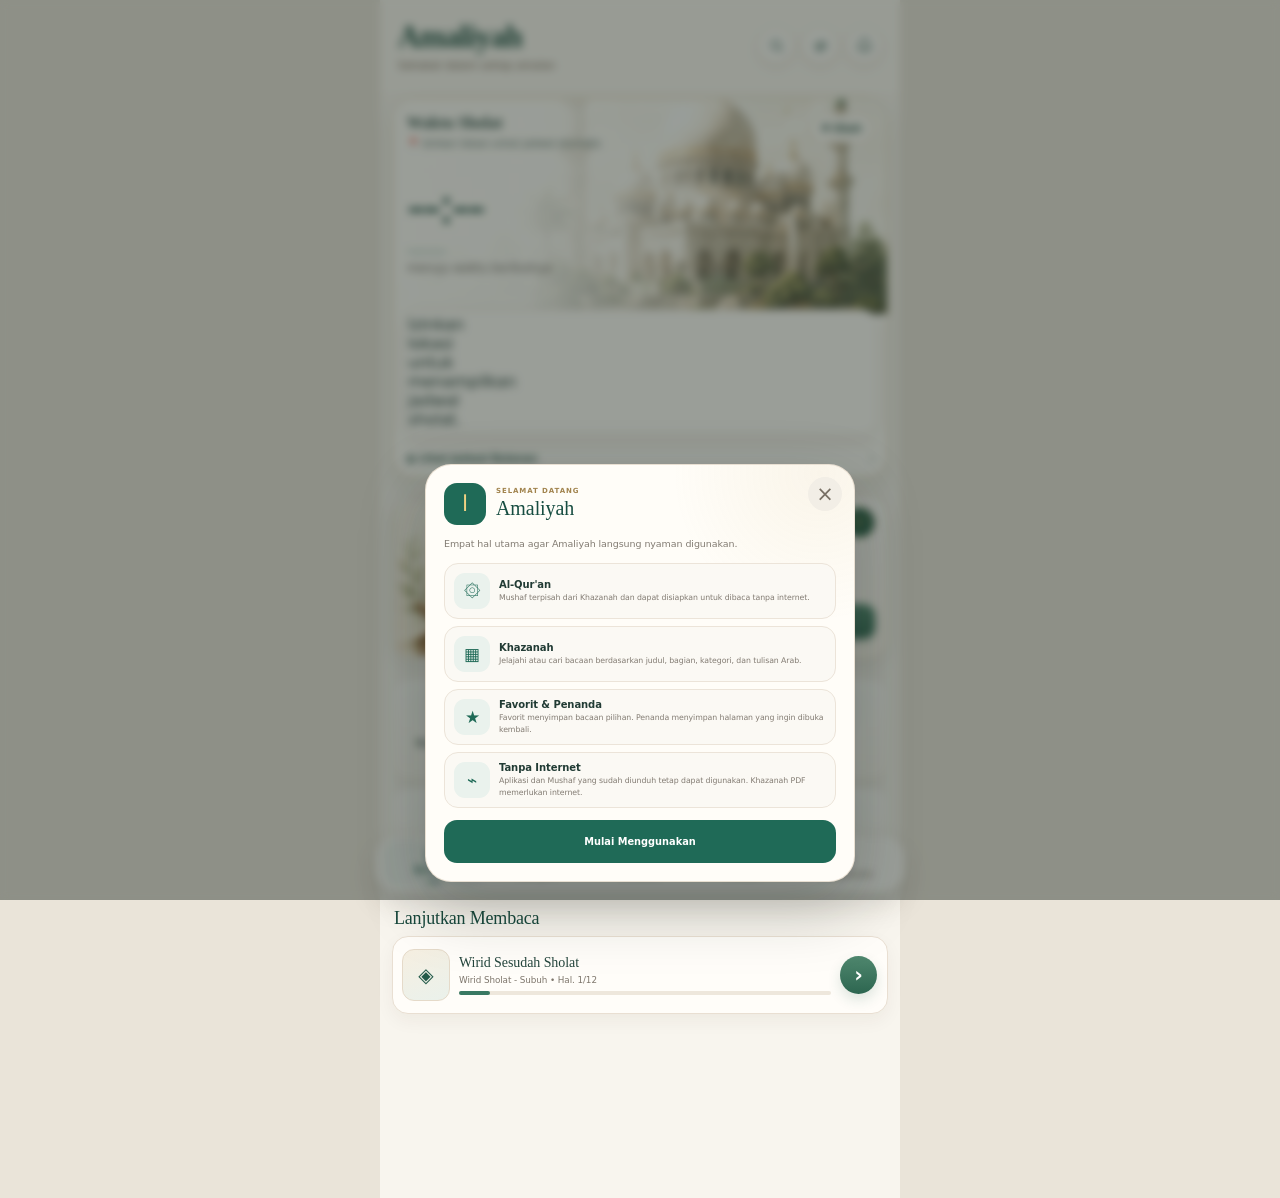
==== commit afaaf6c0: "Update index.html" ====
--- a/index.html
+++ b/index.html
@@ -130,9 +130,9 @@
 
 </div>
 
-<div id="categoryIndex" class="screen category-index-screen hidden">
-  <div class="screenbar category-index-bar">
-    <button type="button" onclick="goBackInApp()" aria-label="Kembali">‹</button>
+<div id="categoryIndex" class="screen category-index-screen root-destination-screen hidden">
+  <div class="screenbar category-index-bar root-screenbar">
+    <span class="root-screen-spacer" aria-hidden="true"></span>
     <b>Semua Kategori</b>
     <span></span>
   </div>
@@ -199,17 +199,17 @@
 
 <div id="monthly" class="screen hidden"><div class="screenbar"><button type="button" onclick="goBackInApp()">‹</button><b>Jadwal Sholat Bulanan</b><span></span></div><div class="month-switch"><button type="button" onclick="changeMonth(-1)">‹</button><b id="monthlyTitle"></b><button type="button" onclick="changeMonth(1)">›</button></div><div id="monthlyTable" aria-live="polite"></div></div>
 
-<div id="bookmarks" class="screen hidden">
-  <div class="screenbar"><button onclick="goBackScreen()">‹</button><b>Penanda</b><span></span></div>
+<div id="bookmarks" class="screen root-destination-screen hidden">
+  <div class="screenbar root-screenbar"><span class="root-screen-spacer" aria-hidden="true"></span><b>Penanda</b><span></span></div>
   <div class="bookmark-kind-tabs" role="tablist" aria-label="Jenis penanda">
     <button class="active" id="bookmarkPdfTab" type="button" role="tab" aria-selected="true" onclick="showBookmarkKind('pdf')">Khazanah</button>
     <button id="bookmarkQuranTab" type="button" role="tab" aria-selected="false" onclick="showBookmarkKind('quran')">Al-Qur'an</button>
   </div>
   <div id="bookmarkList" class="list-wrap"></div>
 </div>
-<div id="history" class="screen hidden">
-  <div class="screenbar history-screenbar">
-    <button onclick="goBackScreen()">‹</button>
+<div id="history" class="screen root-destination-screen hidden">
+  <div class="screenbar history-screenbar root-screenbar">
+    <span class="root-screen-spacer" aria-hidden="true"></span>
     <b>Riwayat Khazanah</b>
     <button id="clearHistoryBtn" class="screen-action-btn" type="button" onclick="clearAllHistory()" aria-label="Hapus semua riwayat" title="Hapus semua riwayat">
       <svg viewBox="0 0 24 24" aria-hidden="true"><path d="M4 7h16M9 7V4h6v3M7 7l1 13h8l1-13M10 11v5M14 11v5"/></svg>
@@ -217,9 +217,9 @@
   </div>
   <div id="historyList" class="list-wrap"></div>
 </div>
-<div id="settings" class="screen hidden settings-screen settings-minimal-modern">
-  <div class="screenbar settings-topbar">
-    <button type="button" onclick="goBackInApp()" aria-label="Kembali">‹</button>
+<div id="settings" class="screen root-destination-screen hidden settings-screen settings-minimal-modern">
+  <div class="screenbar settings-topbar root-screenbar">
+    <span class="root-screen-spacer" aria-hidden="true"></span>
     <div class="settings-title-wrap"><b>Pengaturan</b><small>Atur Amaliyah sesuai kebutuhanmu</small></div>
     <span></span>
   </div>
@@ -350,6 +350,7 @@
 <script src="quran-config.js"></script>
 <script src="quran-offline.js"></script>
 <script type="module" src="app.js"></script>
+<script src="announcement.js"></script>
 <script>
 /* V2.38.7 — ikon Bacaan Terakhir/Favorit mengikuti kategori.
    Diletakkan di index agar pembaruan website langsung berlaku di APK. */
--- a/style.css
+++ b/style.css
@@ -4254,3 +4254,366 @@
     height:42px;
   }
 }
+
+
+/* =========================================================
+   V2.54.1 — FINAL UX AUDIT FIX
+   Berdasarkan audit tampilan nyata di HP.
+   ========================================================= */
+
+/* ---------------------------------------------------------
+   1. Root destination header:
+   Kategori / Penanda / Riwayat / Pengaturan
+   --------------------------------------------------------- */
+.root-destination-screen{
+  padding-top:calc(8px + env(safe-area-inset-top))!important;
+}
+
+.root-screenbar{
+  min-height:44px!important;
+  margin-bottom:9px!important;
+  grid-template-columns:38px minmax(0,1fr) 38px!important;
+}
+
+.root-screenbar .root-screen-spacer{
+  width:38px!important;
+  height:38px!important;
+  display:block!important;
+}
+
+.root-screenbar>b,
+.root-screenbar .settings-title-wrap>b{
+  font-family:Georgia,'Times New Roman',serif!important;
+  font-size:20px!important;
+  line-height:1.12!important;
+  color:var(--am-emerald-dark)!important;
+  font-weight:500!important;
+}
+
+/* Root pages no longer look like child pages. */
+#categoryIndex .category-index-intro{
+  margin-top:3px!important;
+  margin-bottom:10px!important;
+}
+#bookmarks .bookmark-kind-tabs{
+  margin-top:3px!important;
+  margin-bottom:10px!important;
+}
+#historyList.list-wrap,
+#bookmarkList.list-wrap{
+  padding-top:7px!important;
+}
+
+/* ---------------------------------------------------------
+   2. Settings sticky header:
+   opaque, compact, no content bleeding behind it.
+   --------------------------------------------------------- */
+.settings-minimal-modern .settings-topbar.root-screenbar{
+  position:sticky!important;
+  top:0!important;
+  z-index:30!important;
+  margin:calc(-8px - env(safe-area-inset-top)) -13px 10px!important;
+  padding:calc(10px + env(safe-area-inset-top)) 13px 10px!important;
+  min-height:61px!important;
+  background:rgba(248,245,238,.985)!important;
+  border-bottom:1px solid rgba(231,222,208,.92)!important;
+  box-shadow:0 6px 16px rgba(55,43,25,.035)!important;
+  backdrop-filter:blur(15px)!important;
+  -webkit-backdrop-filter:blur(15px)!important;
+}
+
+.settings-title-wrap{
+  min-width:0!important;
+  text-align:center!important;
+}
+.settings-title-wrap>small{
+  margin-top:3px!important;
+  font-size:7.8px!important;
+  line-height:1.2!important;
+  color:#8b847a!important;
+}
+
+/* ---------------------------------------------------------
+   3. Settings density:
+   same functions, less vertical weight.
+   --------------------------------------------------------- */
+.settings-section-label{
+  margin:15px 3px 7px!important;
+  font-size:10px!important;
+}
+
+.settings-panel{
+  padding:11px!important;
+  border-radius:17px!important;
+  margin-bottom:9px!important;
+}
+
+.settings-row-head{
+  gap:9px!important;
+}
+.settings-row-icon{
+  width:35px!important;
+  height:35px!important;
+  border-radius:11px!important;
+}
+.settings-row-copy h3{
+  font-size:11px!important;
+}
+.settings-row-copy p{
+  font-size:8px!important;
+  line-height:1.38!important;
+}
+
+.settings-inner-block{
+  margin-top:8px!important;
+  padding-top:8px!important;
+}
+
+.settings-minimal-modern .notification-label{
+  margin-bottom:6px!important;
+  font-size:8.5px!important;
+}
+
+.settings-minimal-modern .prayer-toggle-grid{
+  gap:4px!important;
+}
+.settings-minimal-modern .prayer-toggle-grid label{
+  min-height:31px!important;
+  padding:4px 4px!important;
+  border-radius:9px!important;
+  font-size:8.2px!important;
+}
+.settings-minimal-modern .prayer-toggle-grid input[type="checkbox"]{
+  width:15px!important;
+  height:15px!important;
+}
+
+.settings-select-row{
+  margin-top:8px!important;
+  padding:8px 9px!important;
+  border-radius:12px!important;
+}
+.settings-select-row span b{
+  font-size:8.8px!important;
+}
+.settings-select-row span small{
+  font-size:7.4px!important;
+}
+.settings-select-row select{
+  min-height:35px!important;
+  padding-top:5px!important;
+  padding-bottom:5px!important;
+}
+
+/* Permission granted becomes a status chip, not a giant disabled action. */
+.notification-action-row:has(#notificationPermissionBtn.permission-granted){
+  grid-template-columns:auto minmax(0,1fr)!important;
+  align-items:center!important;
+}
+#notificationPermissionBtn.permission-granted{
+  width:auto!important;
+  min-width:0!important;
+  min-height:31px!important;
+  padding:0 10px!important;
+  border:1px solid #cfe1d8!important;
+  border-radius:999px!important;
+  background:#edf5f1!important;
+  color:#286753!important;
+  opacity:1!important;
+  font-size:8.2px!important;
+  box-shadow:none!important;
+}
+#notificationPermissionBtn.permission-denied{
+  min-height:33px!important;
+  font-size:8.2px!important;
+}
+.notification-test-btn{
+  min-height:35px!important;
+}
+
+/* Adzan choices become denser but stay easy to tap. */
+.settings-choice-list{
+  gap:5px!important;
+}
+.settings-choice-list .adhan-mode-option{
+  min-height:42px!important;
+  padding:6px 8px!important;
+  border-radius:11px!important;
+}
+.settings-choice-list .adhan-mode-option input{
+  width:18px!important;
+  height:18px!important;
+}
+.settings-choice-list .adhan-mode-option b{
+  font-size:9.2px!important;
+}
+.settings-choice-list .adhan-mode-option small{
+  margin-top:2px!important;
+  font-size:7.4px!important;
+}
+
+.settings-action-row{
+  margin-top:8px!important;
+}
+.settings-action-row button,
+.settings-wide-button,
+.settings-offline-actions button{
+  min-height:36px!important;
+}
+.settings-note{
+  margin-top:6px!important;
+  font-size:7.4px!important;
+}
+
+.settings-wide-button{
+  margin-top:9px!important;
+}
+.settings-offline-progress{
+  margin-top:8px!important;
+}
+.settings-help-button{
+  min-height:52px!important;
+  margin-bottom:8px!important;
+}
+
+/* ---------------------------------------------------------
+   4. Safe space above global floating navigation.
+   Last content must always be fully scrollable above footer.
+   --------------------------------------------------------- */
+.screen{
+  padding-bottom:calc(126px + env(safe-area-inset-bottom))!important;
+}
+.settings-minimal-modern{
+  padding-bottom:calc(132px + env(safe-area-inset-bottom))!important;
+}
+#monthlyTable{
+  padding-bottom:22px!important;
+}
+#allBooksCollectionBtn{
+  margin-bottom:12px!important;
+}
+#historyList,
+#bookmarkList,
+#favoritesManagerList,
+#collectionList,
+#bookList{
+  padding-bottom:16px!important;
+}
+
+/* ---------------------------------------------------------
+   5. Category page density:
+   titles stay prominent, cards use less vertical space.
+   --------------------------------------------------------- */
+.category-directory{
+  gap:7px!important;
+}
+.category-directory-card{
+  min-height:63px!important;
+  grid-template-columns:32px minmax(0,1fr) 14px!important;
+  gap:8px!important;
+  padding:7px 9px!important;
+  border-radius:14px!important;
+}
+.category-directory-icon{
+  width:32px!important;
+  height:32px!important;
+  border-radius:10px!important;
+}
+.category-directory-icon svg{
+  width:19px!important;
+  height:19px!important;
+}
+.category-directory-copy b{
+  font-size:13px!important;
+  line-height:1.15!important;
+}
+.category-directory-copy small{
+  margin-top:3px!important;
+  font-size:7.8px!important;
+}
+.all-books-collection{
+  min-height:58px!important;
+  padding:8px 10px!important;
+}
+.all-books-collection-icon{
+  width:35px!important;
+  height:35px!important;
+}
+.all-books-collection-copy b{
+  font-size:10.5px!important;
+}
+
+/* ---------------------------------------------------------
+   6. Monthly schedule
+   --------------------------------------------------------- */
+#monthly .screenbar{
+  margin-bottom:10px!important;
+}
+#monthly .month-switch{
+  margin-bottom:10px!important;
+}
+
+/* ---------------------------------------------------------
+   Small phones
+   --------------------------------------------------------- */
+@media(max-width:390px){
+  .root-screenbar>b,
+  .root-screenbar .settings-title-wrap>b{
+    font-size:19px!important;
+  }
+
+  .settings-minimal-modern .adhan-action-row{
+    grid-template-columns:1fr 1fr!important;
+  }
+  .settings-minimal-modern #adhanExactAlarmBtn{
+    grid-column:1/-1!important;
+  }
+
+  .category-directory-card{
+    min-height:61px!important;
+    padding-top:7px!important;
+    padding-bottom:7px!important;
+  }
+}
+
+
+/* =========================================================
+   V2.54.2 — MONTHLY IMSAK
+   Tgl + Imsak + 5 waktu sholat
+   ========================================================= */
+#monthlyTable .monthly-grid{
+  grid-template-columns:31px repeat(6,minmax(0,1fr))!important;
+  gap:1px!important;
+  padding:9px 2px!important;
+  font-size:9.6px!important;
+  font-variant-numeric:tabular-nums!important;
+}
+
+#monthlyTable .monthly-head{
+  font-size:8.4px!important;
+  letter-spacing:-.015em!important;
+}
+
+#monthlyTable .monthly-head b,
+#monthlyTable .monthly-grid span{
+  min-width:0!important;
+  white-space:nowrap!important;
+  text-align:center!important;
+}
+
+#monthlyTable .monthly-grid span:first-child,
+#monthlyTable .monthly-head b:first-child{
+  font-weight:800!important;
+}
+
+@media(max-width:390px){
+  #monthlyTable .monthly-grid{
+    grid-template-columns:27px repeat(6,minmax(0,1fr))!important;
+    padding-left:1px!important;
+    padding-right:1px!important;
+    font-size:8.9px!important;
+  }
+  #monthlyTable .monthly-head{
+    font-size:7.7px!important;
+  }
+}
